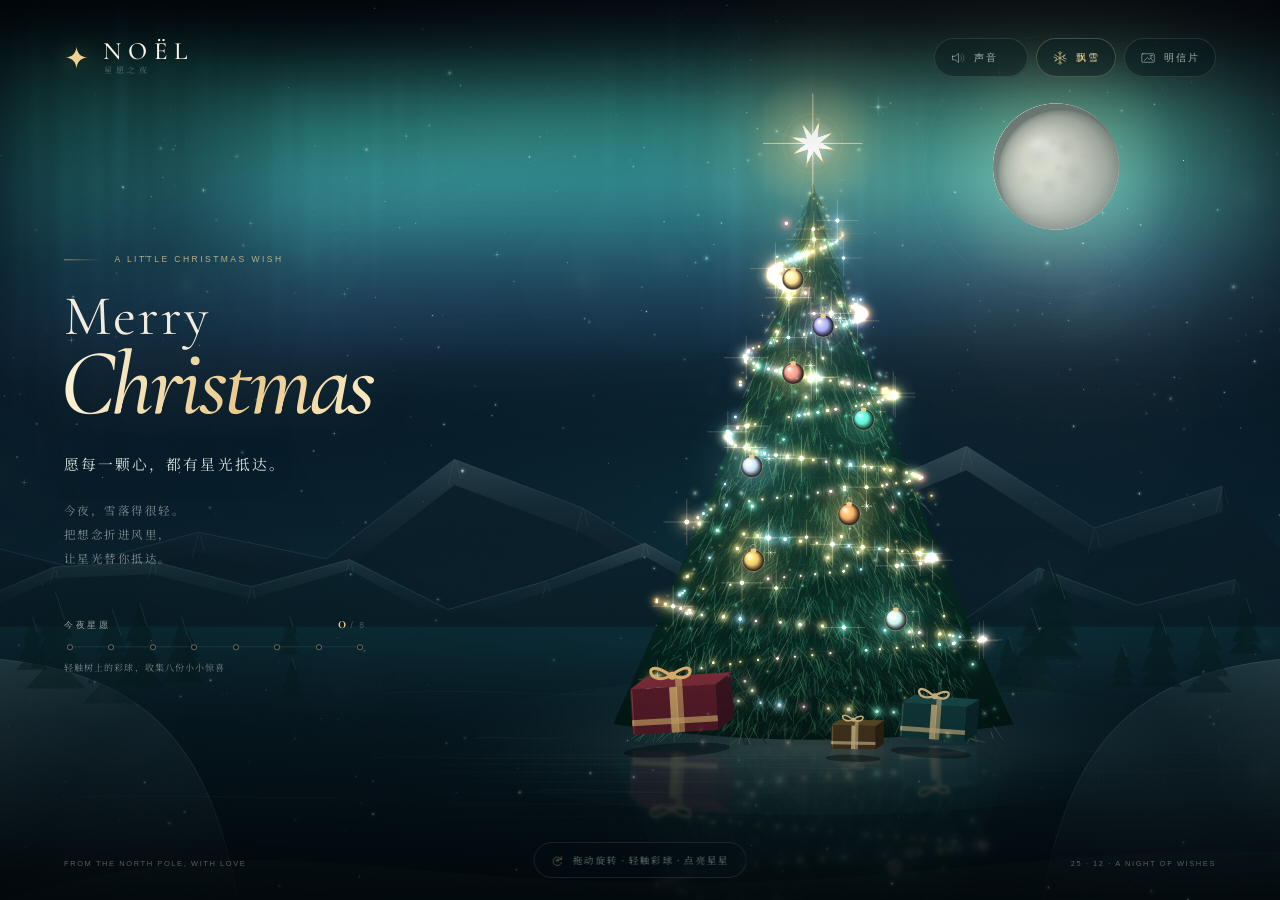
==== noel-standalone.html @ 992dd789 "feat: add 星愿圣诞夜 interactive Christmas tree" ====
<!DOCTYPE html>
<html lang="zh-CN">
<head>
  <meta charset="UTF-8">
  <meta name="viewport" content="width=device-width, initial-scale=1, viewport-fit=cover">
  <meta name="theme-color" content="#030b12">
  <meta name="color-scheme" content="dark">
  <meta name="description" content="星愿圣诞夜 —— 一棵会发光的圣诞树，一场藏在雪夜里的浪漫惊喜。轻触彩球收集星愿，点亮树顶星星许下心愿。">
  <meta property="og:title" content="星愿圣诞夜 · A Night of Wishes">
  <meta property="og:description" content="愿每一颗心，都有星光抵达。">
  <meta property="og:type" content="website">
  <title>星愿圣诞夜 · A Night of Wishes</title>
  <link rel="icon" href="data:image/svg+xml,%3Csvg xmlns='http://www.w3.org/2000/svg' viewBox='0 0 64 64'%3E%3Crect width='64' height='64' rx='14' fill='%23050f17'/%3E%3Cpath d='M32 9l4.8 17.9L54 32l-17.2 5.1L32 55l-4.8-17.9L10 32l17.2-5.1z' fill='%23f1d596'/%3E%3C/svg%3E">
  <!-- Standalone edition: type, paint and sound are all embedded below. -->
  <style>
/* =========================================================
   星愿圣诞夜 · A Night of Wishes
   A hand-painted canvas winter night. No frameworks, no build.
   ========================================================= */

/* ---------- Local display type: Cormorant Garamond ---------- */
@font-face {
  font-family: 'Cormorant Garamond';
  font-style: italic;
  font-weight: 400;
  font-display: swap;
  src: url('[data-uri]') format('woff2');
}
@font-face {
  font-family: 'Cormorant Garamond';
  font-style: italic;
  font-weight: 500;
  font-display: swap;
  src: url('[data-uri]') format('woff2');
}
@font-face {
  font-family: 'Cormorant Garamond';
  font-style: normal;
  font-weight: 400;
  font-display: swap;
  src: url('[data-uri]') format('woff2');
}
@font-face {
  font-family: 'Cormorant Garamond';
  font-style: normal;
  font-weight: 500;
  font-display: swap;
  src: url('[data-uri]') format('woff2');
}
@font-face {
  font-family: 'Cormorant Garamond';
  font-style: normal;
  font-weight: 600;
  font-display: swap;
  src: url('[data-uri]') format('woff2');
}

/* The Chinese subset is generated from the page copy and embedded in the
   standalone build. In the source project the system serif is a graceful
   fallback. */
@font-face {
  font-family: 'Noto Serif SC';
  font-style: normal;
  font-weight: 400;
  font-display: swap;
  src: url('[data-uri]') format('woff2');
}
@font-face {
  font-family: 'Noto Serif SC';
  font-style: normal;
  font-weight: 600;
  font-display: swap;
  src: url('[data-uri]') format('woff2');
}

/* ---------- Design tokens ---------- */
:root {
  --night: #02080e;
  --night-soft: #06141d;
  --ink: #eaf3ee;
  --ink-bright: #fbf6e9;
  --muted: rgba(214, 232, 227, 0.58);
  --muted-dim: rgba(214, 232, 227, 0.34);
  --gold: #edd293;
  --gold-bright: #fff1c4;
  --gold-deep: #c49a54;
  --teal: #8fe7d6;
  --rose: #efaeb4;
  --ice: #b9e4ed;
  --line: rgba(230, 218, 190, 0.15);
  --line-soft: rgba(230, 218, 190, 0.075);
  --font-en: 'Cormorant Garamond', 'Iowan Old Style', 'Baskerville', 'Palatino Linotype', 'Times New Roman', serif;
  --font-cn: 'Noto Serif SC', 'Source Han Serif SC', 'Source Han Serif CN', 'Songti SC', 'STSong', 'SimSun', serif;
  --font-sans: 'Avenir Next', 'Avenir', 'Segoe UI', 'Helvetica Neue', 'Noto Sans SC', 'Microsoft YaHei', sans-serif;
  --gutter: clamp(22px, 5vw, 76px);
  --safe-top: env(safe-area-inset-top, 0px);
  --safe-bottom: env(safe-area-inset-bottom, 0px);
  --ease-out-expo: cubic-bezier(0.16, 1, 0.3, 1);
  --ease-soft: cubic-bezier(0.4, 0, 0.2, 1);
}

*,
*::before,
*::after { box-sizing: border-box; }

html {
  height: 100%;
  background: var(--night);
}

body {
  margin: 0;
  min-height: 100%;
  height: 100dvh;
  overflow: hidden;
  background: var(--night);
  color: var(--ink);
  font-family: var(--font-cn);
  -webkit-font-smoothing: antialiased;
  -moz-osx-font-smoothing: grayscale;
  text-rendering: optimizeLegibility;
}

button,
textarea,
a { font: inherit; }

button { color: inherit; }

button,
a { -webkit-tap-highlight-color: transparent; }

svg { display: block; }

::selection {
  color: #07120f;
  background: var(--gold);
}

.svg-defs {
  position: absolute;
  width: 0;
  height: 0;
  overflow: hidden;
}

.sr-only {
  position: absolute !important;
  width: 1px;
  height: 1px;
  padding: 0;
  margin: -1px;
  overflow: hidden;
  clip: rect(0 0 0 0);
  white-space: nowrap;
  border: 0;
}

/* ---------- Scene layer ---------- */
#scene {
  position: fixed;
  inset: 0;
  z-index: 0;
  display: block;
  width: 100%;
  height: 100%;
  opacity: 0;
  touch-action: none;
  cursor: grab;
  transition: opacity 1.6s var(--ease-soft);
  outline: none;
}

.is-ready #scene { opacity: 1; }
#scene.is-dragging { cursor: grabbing; }
#scene.is-pointable { cursor: pointer; }

.scene-fx {
  position: fixed;
  inset: 0;
  z-index: 2;
  pointer-events: none;
}

.scene-fx--vignette {
  background:
    radial-gradient(ellipse 110% 90% at 58% 44%, transparent 32%, rgba(0, 5, 9, 0.24) 74%, rgba(0, 3, 7, 0.58) 100%),
    linear-gradient(to bottom, rgba(1, 6, 10, 0.22) 0%, transparent 20%, transparent 72%, rgba(1, 7, 10, 0.5) 100%);
}

.scene-fx--grain {
  opacity: 0.055;
  mix-blend-mode: soft-light;
  background-image: url("data:image/svg+xml,%3Csvg xmlns='http://www.w3.org/2000/svg' width='220' height='220'%3E%3Cfilter id='n'%3E%3CfeTurbulence type='fractalNoise' baseFrequency='0.82' numOctaves='3' stitchTiles='stitch'/%3E%3C/filter%3E%3Crect width='100%25' height='100%25' filter='url(%23n)' opacity='0.72'/%3E%3C/svg%3E");
  background-size: 220px 220px;
  animation: grainDrift 1.2s steps(2) infinite;
}

@keyframes grainDrift {
  0% { transform: translate3d(0, 0, 0); }
  25% { transform: translate3d(-1.5%, 1%, 0); }
  50% { transform: translate3d(1%, -1.5%, 0); }
  75% { transform: translate3d(-0.5%, -0.5%, 0); }
  100% { transform: translate3d(1.5%, 0.5%, 0); }
}

/* ---------- Loading curtain ---------- */
.curtain {
  position: fixed;
  inset: 0;
  z-index: 1000;
  display: grid;
  place-items: center;
  background:
    radial-gradient(circle at 50% 42%, #0a2029 0%, #041017 42%, #02080e 75%);
  transition: opacity 0.95s var(--ease-soft), visibility 0.95s;
  animation: curtainAutoHide 1s var(--ease-soft) 3.2s forwards;
}

.curtain.is-hidden {
  opacity: 0;
  visibility: hidden;
  pointer-events: none;
  animation: none;
}

@keyframes curtainAutoHide {
  to { opacity: 0; visibility: hidden; pointer-events: none; }
}

.curtain__content {
  display: flex;
  flex-direction: column;
  align-items: center;
  gap: 17px;
  transform: translateY(-3vh);
}

.curtain__star {
  width: 30px;
  height: 30px;
  color: var(--gold);
  filter: drop-shadow(0 0 16px rgba(237, 210, 147, 0.5));
  animation: curtainStar 2.8s var(--ease-soft) infinite;
}

.curtain__content p {
  margin: 0;
  font-family: var(--font-cn);
  font-size: 11px;
  letter-spacing: 0.42em;
  color: rgba(234, 243, 238, 0.58);
}

.curtain__track {
  display: block;
  width: 128px;
  height: 1px;
  background: rgba(237, 210, 147, 0.12);
  overflow: hidden;
}

.curtain__track i {
  display: block;
  width: 44%;
  height: 100%;
  background: linear-gradient(90deg, transparent, var(--gold), transparent);
  animation: curtainTrack 1.8s var(--ease-soft) infinite;
}

@keyframes curtainStar {
  0%, 100% { transform: rotate(0deg) scale(0.85); opacity: 0.65; }
  50% { transform: rotate(90deg) scale(1.05); opacity: 1; }
}

@keyframes curtainTrack {
  0% { transform: translateX(-120%); }
  100% { transform: translateX(330%); }
}

/* ---------- Top bar ---------- */
.topbar {
  position: fixed;
  top: calc(var(--safe-top) + clamp(18px, 3.3vw, 38px));
  left: var(--gutter);
  right: var(--gutter);
  z-index: 30;
  display: flex;
  align-items: center;
  justify-content: space-between;
  gap: 24px;
  opacity: 0;
}

.is-ready .topbar {
  animation: fadeDown 1.1s var(--ease-out-expo) 0.15s both;
}

.brand {
  display: flex;
  align-items: center;
  gap: 13px;
  min-width: 0;
  user-select: none;
}

.brand__mark {
  display: grid;
  place-items: center;
  width: 25px;
  height: 25px;
  color: var(--gold);
  filter: drop-shadow(0 0 10px rgba(237, 210, 147, 0.28));
}

.brand__mark svg {
  width: 100%;
  height: 100%;
  animation: brandStar 9s linear infinite;
}

.brand__words {
  display: flex;
  flex-direction: column;
  gap: 5px;
}

.brand__name {
  font-family: var(--font-en);
  font-size: 25px;
  font-weight: 500;
  line-height: 0.8;
  letter-spacing: 0.27em;
  color: var(--ink-bright);
  transform: translateX(1px);
}

.brand__sub {
  font-family: var(--font-cn);
  font-size: 8px;
  line-height: 1;
  letter-spacing: 0.46em;
  color: rgba(233, 240, 235, 0.36);
  transform: translateX(2px);
}

@keyframes brandStar {
  0% { transform: rotate(0deg); }
  100% { transform: rotate(360deg); }
}

.controls {
  display: flex;
  align-items: center;
  gap: 8px;
}

.control {
  position: relative;
  display: inline-flex;
  align-items: center;
  justify-content: center;
  gap: 8px;
  height: 39px;
  padding: 0 15px;
  border: 1px solid rgba(229, 217, 190, 0.13);
  border-radius: 999px;
  background: rgba(4, 16, 22, 0.34);
  -webkit-backdrop-filter: blur(18px) saturate(1.1);
  backdrop-filter: blur(18px) saturate(1.1);
  color: rgba(232, 243, 238, 0.68);
  cursor: pointer;
  transition:
    color 0.3s var(--ease-soft),
    background 0.3s var(--ease-soft),
    border-color 0.3s var(--ease-soft),
    transform 0.3s var(--ease-out-expo);
}

.control:hover {
  color: var(--gold-bright);
  border-color: rgba(238, 214, 159, 0.35);
  background: rgba(22, 35, 35, 0.52);
  transform: translateY(-1px);
}

.control:focus-visible,
.topper-hit:focus-visible,
.ornament-hit:focus-visible,
.modal__close:focus-visible,
.btn:focus-visible,
.text-btn:focus-visible {
  outline: 1px solid rgba(255, 238, 191, 0.9);
  outline-offset: 4px;
}

.control.is-on {
  color: var(--gold);
  border-color: rgba(238, 214, 159, 0.24);
}

.control__icon {
  display: grid;
  place-items: center;
  width: 16px;
  height: 16px;
}

.control__icon svg {
  width: 100%;
  height: 100%;
  fill: none;
  stroke: currentColor;
  stroke-width: 1.3;
  stroke-linecap: round;
  stroke-linejoin: round;
}

.control__label {
  font-family: var(--font-sans);
  font-size: 10px;
  font-weight: 400;
  letter-spacing: 0.19em;
  white-space: nowrap;
}

.control__signal {
  display: flex;
  align-items: flex-end;
  gap: 2px;
  width: 8px;
  height: 10px;
  margin-left: -1px;
  opacity: 0;
  transition: opacity 0.3s;
}

.control__signal i {
  display: block;
  width: 1px;
  height: 100%;
  background: currentColor;
  transform-origin: bottom;
}

.control__signal i:nth-child(2) { height: 65%; }
.control__signal i:nth-child(3) { height: 85%; }

.control--sound.is-on .control__signal {
  opacity: 0.7;
}

.control--sound.is-on .control__signal i {
  animation: soundBar 1.2s var(--ease-soft) infinite alternate;
}

.control--sound.is-on .control__signal i:nth-child(2) { animation-delay: -0.4s; }
.control--sound.is-on .control__signal i:nth-child(3) { animation-delay: -0.8s; }

@keyframes soundBar {
  from { transform: scaleY(0.35); }
  to { transform: scaleY(1); }
}

.control--sound:not(.is-on) .control__icon {
  animation: softPulse 4.5s var(--ease-soft) infinite;
}

@keyframes softPulse {
  0%, 100% { opacity: 0.72; }
  50% { opacity: 1; }
}

/* The symbol's faint inner strokes */
.icon-fade { opacity: 0.48; }

/* ---------- Editorial copy ---------- */
.hero {
  position: relative;
  z-index: 5;
  height: 100%;
  pointer-events: none;
}

.prose {
  position: fixed;
  left: var(--gutter);
  top: 50%;
  width: min(34vw, 492px);
  transform: translateY(-46.5%);
  z-index: 12;
  pointer-events: none;
  opacity: 0;
}

.is-ready .prose {
  opacity: 1;
}

.is-ready .kicker { animation: fadeUp 1s var(--ease-out-expo) 0.35s both; }
.is-ready .title__merry { animation: fadeUp 1.15s var(--ease-out-expo) 0.43s both; }
.is-ready .title__christmas { animation: fadeUp 1.3s var(--ease-out-expo) 0.52s both; }
.is-ready .wishline { animation: fadeUp 1s var(--ease-out-expo) 0.78s both; }
.is-ready .poem { animation: fadeUp 1s var(--ease-out-expo) 0.9s both; }
.is-ready .collection { animation: fadeUp 1.1s var(--ease-out-expo) 1.08s both; }

.kicker {
  display: flex;
  align-items: center;
  gap: 12px;
  margin: 0 0 clamp(23px, 3.4vh, 35px);
  font-family: var(--font-sans);
  font-size: 8.5px;
  font-weight: 400;
  letter-spacing: 0.29em;
  line-height: 1;
  text-transform: uppercase;
  color: rgba(238, 211, 153, 0.74);
}

.kicker__line {
  display: block;
  width: clamp(22px, 3vw, 43px);
  height: 1px;
  background: linear-gradient(90deg, rgba(237, 210, 147, 0.56), transparent);
}

.title {
  margin: 0;
  font-family: var(--font-en);
  font-weight: 400;
  color: var(--ink-bright);
  text-wrap: nowrap;
}

.title__merry {
  display: block;
  font-size: clamp(41px, 4.4vw, 64px);
  font-weight: 400;
  line-height: 0.8;
  letter-spacing: 0.035em;
  color: rgba(248, 243, 231, 0.97);
  text-shadow: 0 0 36px rgba(235, 216, 180, 0.1);
}

.title__christmas {
  display: block;
  margin-top: 0.09em;
  margin-left: -0.045em;
  font-size: clamp(68px, 7.35vw, 106px);
  font-style: italic;
  font-weight: 500;
  line-height: 0.76;
  letter-spacing: -0.035em;
  color: var(--gold-bright);
}

@supports ((-webkit-background-clip: text) or (background-clip: text)) {
  .title__christmas {
    background-image: linear-gradient(
      108deg,
      #fbf4dc 0%,
      #e9ca8b 20%,
      #fff8d9 39%,
      #cda05b 58%,
      #f3dca7 78%,
      #e6c07a 100%
    );
    background-size: 220% 100%;
    -webkit-background-clip: text;
    background-clip: text;
    -webkit-text-fill-color: transparent;
    color: transparent;
    filter: drop-shadow(0 0 28px rgba(236, 203, 131, 0.11));
    animation: fadeUp 1.3s var(--ease-out-expo) 0.52s both, goldShift 11s 2.1s ease-in-out infinite;
  }
}

@keyframes goldShift {
  0%, 100% { background-position: 0% 50%; }
  50% { background-position: 100% 50%; }
}

.wishline {
  margin: clamp(22px, 3.6vh, 33px) 0 0;
  font-family: var(--font-cn);
  font-size: clamp(14px, 1.15vw, 17px);
  font-weight: 400;
  line-height: 1.8;
  letter-spacing: 0.14em;
  color: rgba(235, 245, 240, 0.9);
  text-shadow: 0 2px 28px rgba(0, 0, 0, 0.5);
}

.poem {
  margin: clamp(13px, 2.4vh, 20px) 0 0;
  font-family: var(--font-cn);
  font-size: 11.5px;
  font-weight: 400;
  line-height: 2.1;
  letter-spacing: 0.13em;
  color: rgba(221, 238, 231, 0.54);
}

.collection {
  width: min(100%, 302px);
  margin-top: clamp(24px, 4.6vh, 43px);
}

.collection__head {
  display: flex;
  align-items: baseline;
  justify-content: space-between;
  font-family: var(--font-sans);
  font-size: 8.5px;
  letter-spacing: 0.24em;
  color: rgba(230, 242, 237, 0.64);
}

.collection__head span:first-child {
  letter-spacing: 0.3em;
}

.collection__head b {
  font-family: var(--font-en);
  font-size: 17px;
  font-weight: 500;
  letter-spacing: 0.02em;
  color: var(--gold);
}

.collection__head i {
  font-style: normal;
  color: rgba(222, 236, 231, 0.28);
}

.collection__dots {
  position: relative;
  display: flex;
  align-items: center;
  justify-content: space-between;
  margin-top: 11px;
  padding: 0 3px;
}

.collection__dots::before {
  content: '';
  position: absolute;
  top: calc(50% - 0.5px);
  left: 4px;
  right: 4px;
  height: 1px;
  background: rgba(226, 215, 190, 0.1);
}

.collection__dot {
  position: relative;
  z-index: 1;
  width: 6px;
  height: 6px;
  border: 1px solid rgba(227, 215, 189, 0.4);
  border-radius: 50%;
  background: #06121a;
  transition:
    border-color 0.5s var(--ease-soft),
    background 0.5s var(--ease-soft),
    box-shadow 0.5s var(--ease-soft),
    transform 0.5s var(--ease-out-expo);
}

.collection__dot.is-lit {
  background: var(--gold);
  border-color: var(--gold-bright);
  box-shadow: 0 0 9px rgba(242, 216, 160, 0.65), 0 0 22px rgba(242, 216, 160, 0.18);
  transform: scale(1.25);
}

.collection__hint {
  margin: 11px 0 0;
  font-family: var(--font-cn);
  font-size: 9px;
  letter-spacing: 0.12em;
  color: rgba(224, 238, 231, 0.51);
}

/* ---------- Tree interaction points ---------- */
.tree-ui {
  position: absolute;
  inset: 0;
  z-index: 15;
  pointer-events: none;
  opacity: 0;
  transition: opacity 0.9s var(--ease-soft);
}

.is-ready .tree-ui { opacity: 1; }

.ornament-layer {
  position: absolute;
  inset: 0;
  pointer-events: none;
}

.ornament-hit {
  position: absolute;
  top: 0;
  left: 0;
  width: 48px;
  height: 48px;
  margin: -24px 0 0 -24px;
  padding: 0;
  border: 1px solid rgba(241, 220, 172, 0.12);
  border-radius: 50%;
  background: radial-gradient(circle at center, rgba(247, 227, 178, 0.045), transparent 68%);
  color: var(--gold);
  pointer-events: auto;
  cursor: pointer;
  -webkit-tap-highlight-color: transparent;
  transition:
    border-color 0.35s var(--ease-soft),
    background 0.35s var(--ease-soft),
    transform 0.3s var(--ease-out-expo);
}

.ornament-hit::after {
  content: '';
  position: absolute;
  inset: 35%;
  border-radius: 50%;
  background: rgba(255, 242, 203, 0.7);
  opacity: 0;
  filter: blur(3px);
  transition: opacity 0.3s;
}

.ornament-hit:hover,
.ornament-hit:focus-visible {
  border-color: rgba(255, 232, 177, 0.56);
  background: radial-gradient(circle at center, rgba(248, 225, 167, 0.13), transparent 70%);
  box-shadow: 0 0 22px rgba(244, 220, 161, 0.08);
}

.ornament-hit:hover::after,
.ornament-hit:focus-visible::after { opacity: 0.9; }

.ornament-hit.is-collected {
  border-color: rgba(239, 215, 167, 0.26);
}

.ornament-hit__label {
  position: absolute;
  top: calc(100% + 7px);
  left: 50%;
  transform: translate(-50%, -4px);
  display: block;
  padding: 5px 9px;
  border: 1px solid rgba(236, 217, 173, 0.16);
  border-radius: 999px;
  background: rgba(4, 14, 20, 0.64);
  -webkit-backdrop-filter: blur(12px);
  backdrop-filter: blur(12px);
  color: rgba(250, 238, 208, 0.82);
  font-family: var(--font-cn);
  font-size: 9px;
  line-height: 1;
  letter-spacing: 0.16em;
  white-space: nowrap;
  opacity: 0;
  pointer-events: none;
  transition: opacity 0.3s var(--ease-soft), transform 0.3s var(--ease-out-expo);
}

.ornament-hit:hover .ornament-hit__label,
.ornament-hit:focus-visible .ornament-hit__label {
  opacity: 1;
  transform: translate(-50%, 0);
}

.topper-hit {
  position: absolute;
  top: 0;
  left: 0;
  z-index: 3;
  display: grid;
  place-items: center;
  width: 94px;
  height: 94px;
  margin: -47px 0 0 -47px;
  padding: 0;
  border: 0;
  border-radius: 50%;
  background: transparent;
  cursor: pointer;
  pointer-events: auto;
  -webkit-tap-highlight-color: transparent;
}

.topper-hit__ring {
  position: absolute;
  width: 60px;
  height: 60px;
  border: 1px solid rgba(255, 232, 178, 0.2);
  border-radius: 50%;
  opacity: 0.5;
  animation: topperPulse 4.4s var(--ease-soft) infinite;
  pointer-events: none;
}

.topper-hit__ring::after {
  content: '';
  position: absolute;
  inset: 8px;
  border: 1px solid rgba(255, 237, 194, 0.11);
  border-radius: 50%;
}

.topper-hit__label {
  position: absolute;
  top: calc(100% - 15px);
  left: 50%;
  transform: translate(-50%, -4px);
  padding: 5px 10px;
  border: 1px solid rgba(238, 218, 172, 0.16);
  border-radius: 999px;
  background: rgba(4, 14, 20, 0.56);
  -webkit-backdrop-filter: blur(10px);
  backdrop-filter: blur(10px);
  color: rgba(251, 238, 203, 0.82);
  font-family: var(--font-cn);
  font-size: 9px;
  line-height: 1;
  letter-spacing: 0.14em;
  white-space: nowrap;
  opacity: 0;
  pointer-events: none;
  transition: opacity 0.35s, transform 0.35s var(--ease-out-expo);
}

.topper-hit:hover .topper-hit__label,
.topper-hit:focus-visible .topper-hit__label {
  opacity: 1;
  transform: translate(-50%, 0);
}

@keyframes topperPulse {
  0% { transform: scale(0.7); opacity: 0; }
  20% { opacity: 0.5; }
  70% { transform: scale(1.22); opacity: 0.08; }
  100% { transform: scale(1.34); opacity: 0; }
}

.topper-prompt {
  position: absolute;
  top: 0;
  left: 0;
  z-index: 2;
  display: flex;
  align-items: center;
  gap: 6px;
  padding: 8px 13px;
  border: 1px solid rgba(236, 216, 169, 0.19);
  border-radius: 999px;
  background: rgba(4, 15, 21, 0.56);
  -webkit-backdrop-filter: blur(14px);
  backdrop-filter: blur(14px);
  color: rgba(251, 240, 213, 0.73);
  font-family: var(--font-cn);
  font-size: 9px;
  letter-spacing: 0.13em;
  white-space: nowrap;
  pointer-events: none;
  opacity: 0;
  transform: translate(-50%, 0);
  box-shadow: 0 8px 28px rgba(0, 0, 0, 0.14);
  transition: opacity 1s var(--ease-soft), transform 1s var(--ease-out-expo);
}

.topper-prompt.is-visible {
  opacity: 1;
  animation: promptFloat 4.8s var(--ease-soft) infinite;
}

.topper-prompt.is-side {
  transform: translate(calc(-100% - 8px), -50%);
}

.topper-prompt.is-side.is-visible {
  animation: promptFloatSide 4.8s var(--ease-soft) infinite;
}

.topper-prompt.is-side.is-hidden {
  opacity: 0 !important;
  transform: translate(calc(-100% - 2px), -54%);
}

.topper-prompt.is-hidden {
  opacity: 0 !important;
  transform: translate(-50%, -5px);
}

.topper-prompt__star {
  color: var(--gold);
  font-size: 11px;
  line-height: 1;
  animation: promptTwinkle 2.4s var(--ease-soft) infinite;
}

@keyframes promptFloat {
  0%, 100% { transform: translate(-50%, 0); }
  50% { transform: translate(-50%, -4px); }
}

@keyframes promptFloatSide {
  0%, 100% { transform: translate(calc(-100% - 8px), -50%); }
  50% { transform: translate(calc(-100% - 4px), calc(-50% - 4px)); }
}

@keyframes promptTwinkle {
  0%, 100% { opacity: 0.45; transform: scale(0.85); }
  50% { opacity: 1; transform: scale(1.15); }
}

/* ---------- Bottom chrome ---------- */
.interaction-hint {
  position: fixed;
  left: 50%;
  bottom: calc(var(--safe-bottom) + 22px);
  z-index: 20;
  display: flex;
  align-items: center;
  gap: 9px;
  height: 36px;
  margin: 0;
  padding: 0 16px;
  border: 1px solid rgba(230, 218, 190, 0.11);
  border-radius: 999px;
  background: rgba(4, 16, 22, 0.27);
  -webkit-backdrop-filter: blur(13px);
  backdrop-filter: blur(13px);
  color: rgba(222, 237, 231, 0.5);
  font-family: var(--font-cn);
  font-size: 9.5px;
  letter-spacing: 0.14em;
  white-space: nowrap;
  pointer-events: none;
  transform: translateX(-50%);
  opacity: 0;
}

.is-ready .interaction-hint {
  animation: hintIn 1s var(--ease-out-expo) 1.55s both;
}

.interaction-hint__icon {
  width: 13px;
  height: 13px;
  color: rgba(237, 213, 160, 0.52);
}

.interaction-hint__icon svg {
  width: 100%;
  height: 100%;
  fill: none;
  stroke: currentColor;
  stroke-width: 1.4;
  stroke-linecap: round;
  stroke-linejoin: round;
}

@keyframes hintIn {
  from { opacity: 0; transform: translate(-50%, 10px); }
  to { opacity: 1; transform: translate(-50%, 0); }
}

.site-footer {
  position: fixed;
  left: var(--gutter);
  right: var(--gutter);
  bottom: calc(var(--safe-bottom) + 31px);
  z-index: 16;
  display: flex;
  align-items: center;
  justify-content: space-between;
  gap: 30px;
  margin: 0;
  pointer-events: none;
  opacity: 0;
}

.is-ready .site-footer {
  animation: fadeUp 1s var(--ease-out-expo) 1.7s both;
}

.site-footer p {
  margin: 0;
  font-family: var(--font-sans);
  font-size: 7.5px;
  font-weight: 400;
  letter-spacing: 0.21em;
  line-height: 1.4;
  color: rgba(218, 233, 226, 0.37);
  white-space: nowrap;
}

.site-footer__center {
  display: none;
}

/* ---------- Generic keyframes ---------- */
@keyframes fadeUp {
  from { opacity: 0; transform: translateY(16px); }
  to { opacity: 1; transform: translateY(0); }
}

@keyframes fadeDown {
  from { opacity: 0; transform: translateY(-12px); }
  to { opacity: 1; transform: translateY(0); }
}

/* ---------- Dialogs ---------- */
.modal {
  position: fixed;
  inset: 0;
  z-index: 100;
  width: min(92vw, 516px);
  max-width: 516px;
  height: fit-content;
  max-height: min(90dvh, 880px);
  margin: auto;
  padding: 0;
  border: 0;
  border-radius: 22px;
  background: transparent;
  color: var(--ink);
  overflow-y: auto;
  overscroll-behavior: contain;
  scrollbar-width: none;
  opacity: 0;
  transform: translateY(20px) scale(0.975);
  transition: opacity 0.38s var(--ease-soft), transform 0.55s var(--ease-out-expo);
}

.modal::-webkit-scrollbar { display: none; }

.modal[open].is-open {
  opacity: 1;
  transform: translateY(0) scale(1);
}

.modal::backdrop {
  background: rgba(1, 7, 11, 0.47);
  -webkit-backdrop-filter: blur(9px) saturate(0.9);
  backdrop-filter: blur(9px) saturate(0.9);
  opacity: 0;
  transition: opacity 0.42s var(--ease-soft);
}

.modal[open].is-open::backdrop { opacity: 1; }

.modal__panel {
  position: relative;
  width: 100%;
  padding: clamp(38px, 5.2vw, 52px) clamp(24px, 4.3vw, 49px) clamp(27px, 3.5vw, 36px);
  border: 1px solid rgba(235, 217, 181, 0.2);
  border-radius: 22px;
  background:
    radial-gradient(ellipse 100% 65% at 50% -10%, rgba(67, 102, 92, 0.18), transparent 58%),
    linear-gradient(157deg, rgba(13, 29, 35, 0.975), rgba(4, 13, 19, 0.988));
  box-shadow:
    0 40px 110px rgba(0, 0, 0, 0.54),
    0 0 0 1px rgba(255, 255, 255, 0.025) inset,
    0 1px 0 rgba(255, 255, 255, 0.07) inset;
  text-align: center;
  overflow: hidden;
  scrollbar-width: thin;
  scrollbar-color: rgba(232, 207, 155, 0.25) transparent;
}

.modal__panel::after {
  content: '';
  position: absolute;
  inset: 13px;
  z-index: 0;
  border: 1px solid rgba(233, 216, 180, 0.07);
  border-radius: 14px;
  pointer-events: none;
}

.modal__panel > :not(.modal__close) { position: relative; z-index: 1; }

.modal__panel::-webkit-scrollbar { width: 3px; }
.modal__panel::-webkit-scrollbar-thumb { background: rgba(232, 207, 155, 0.25); border-radius: 99px; }

.modal__close {
  position: absolute;
  top: 14px;
  right: 14px;
  z-index: 3;
  display: grid;
  place-items: center;
  width: 32px;
  height: 32px;
  padding: 0;
  border: 1px solid rgba(230, 218, 190, 0.1);
  border-radius: 50%;
  background: rgba(255, 255, 255, 0.018);
  color: rgba(230, 240, 235, 0.44);
  cursor: pointer;
  transition: color 0.3s, border-color 0.3s, background 0.3s;
}

.modal__close:hover {
  color: var(--gold-bright);
  border-color: rgba(238, 218, 173, 0.31);
  background: rgba(255, 255, 255, 0.04);
}

.modal__close svg {
  width: 13px;
  height: 13px;
  fill: none;
  stroke: currentColor;
  stroke-width: 1.3;
  stroke-linecap: round;
}

.overline {
  margin: 0;
  font-family: var(--font-sans);
  font-size: 8px;
  font-weight: 400;
  letter-spacing: 0.29em;
  line-height: 1.7;
  color: rgba(237, 211, 154, 0.7);
  text-transform: uppercase;
}

.modal__title {
  margin: 13px auto 13px;
  max-width: 390px;
  font-family: var(--font-cn);
  font-size: clamp(21px, 2vw, 26px);
  font-weight: 600;
  line-height: 1.55;
  letter-spacing: 0.055em;
  color: var(--ink-bright);
}

.modal__quote {
  max-width: 374px;
  margin: 0 auto;
  font-family: var(--font-cn);
  font-size: 13px;
  font-weight: 400;
  line-height: 2.08;
  letter-spacing: 0.07em;
  color: rgba(220, 235, 228, 0.57);
}

.modal__seal {
  display: flex;
  align-items: center;
  justify-content: center;
  gap: 12px;
  margin: 23px auto 21px;
}

.modal__seal span {
  display: block;
  width: 31px;
  height: 1px;
  background: linear-gradient(90deg, transparent, rgba(233, 208, 157, 0.3));
}

.modal__seal span:last-child {
  transform: rotate(180deg);
}

.modal__seal i {
  font-family: var(--font-cn);
  font-size: 8.5px;
  font-style: normal;
  letter-spacing: 0.17em;
  color: rgba(229, 216, 188, 0.33);
  white-space: nowrap;
}

.modal__footnote {
  margin: 17px 0 0;
  font-family: var(--font-cn);
  font-size: 9px;
  line-height: 1.7;
  letter-spacing: 0.12em;
  color: rgba(219, 235, 228, 0.28);
}

/* ---------- Surprise emblem ---------- */
.surprise__emblem {
  --accent: #edd293;
  position: relative;
  display: grid;
  place-items: center;
  width: 94px;
  height: 94px;
  margin: 0 auto 18px;
}

.surprise__emblem-glow {
  position: absolute;
  inset: 6px;
  border-radius: 50%;
  background: radial-gradient(circle, color-mix(in srgb, var(--accent) 22%, transparent), transparent 67%);
  filter: blur(7px);
  animation: emblemBreathe 4s var(--ease-soft) infinite;
}

.surprise__emblem-ring {
  position: absolute;
  inset: 13px;
  border: 1px solid color-mix(in srgb, var(--accent) 35%, transparent);
  border-radius: 50%;
}

.surprise__emblem-ring::before,
.surprise__emblem-ring::after {
  content: '';
  position: absolute;
  width: 3px;
  height: 3px;
  border-radius: 50%;
  background: var(--accent);
  box-shadow: 0 0 7px var(--accent);
}

.surprise__emblem-ring::before { top: 4px; left: 9px; }
.surprise__emblem-ring::after { right: 7px; bottom: 8px; opacity: 0.65; }

.surprise__icon {
  position: relative;
  display: grid;
  place-items: center;
  width: 35px;
  height: 35px;
  color: var(--accent);
  filter: drop-shadow(0 0 11px color-mix(in srgb, var(--accent) 48%, transparent));
}

.surprise__icon svg {
  width: 100%;
  height: 100%;
  fill: none;
  stroke: currentColor;
  stroke-width: 1.15;
  stroke-linecap: round;
  stroke-linejoin: round;
}

@keyframes emblemBreathe {
  0%, 100% { opacity: 0.6; transform: scale(0.94); }
  50% { opacity: 1; transform: scale(1.06); }
}

/* ---------- Buttons ---------- */
.btn {
  display: inline-flex;
  align-items: center;
  justify-content: center;
  gap: 8px;
  min-width: 202px;
  min-height: 46px;
  padding: 0 24px;
  border: 1px solid transparent;
  border-radius: 999px;
  font-family: var(--font-cn);
  font-size: 11px;
  font-weight: 400;
  letter-spacing: 0.16em;
  text-decoration: none;
  cursor: pointer;
  transition:
    transform 0.35s var(--ease-out-expo),
    box-shadow 0.35s var(--ease-soft),
    background 0.35s,
    border-color 0.35s,
    color 0.35s;
}

.btn:hover { transform: translateY(-2px); }
.btn:active { transform: translateY(0); }

.btn--primary {
  border-color: rgba(255, 237, 193, 0.5);
  background: linear-gradient(112deg, #f6e7be 0%, #e5c786 44%, #f8eccb 72%, #d7b070 100%);
  background-size: 180% 100%;
  color: #0a1918;
  box-shadow: 0 10px 34px rgba(212, 179, 111, 0.12), 0 1px 0 rgba(255, 255, 255, 0.4) inset;
}

.btn--primary:hover {
  background-position: 100% 50%;
  box-shadow: 0 14px 42px rgba(212, 179, 111, 0.19), 0 1px 0 rgba(255, 255, 255, 0.45) inset;
}

.btn--quiet {
  border-color: rgba(230, 218, 190, 0.15);
  background: rgba(255, 255, 255, 0.022);
  color: rgba(226, 239, 233, 0.58);
}

.btn--quiet:hover {
  border-color: rgba(230, 218, 190, 0.3);
  color: var(--ink-bright);
}

.btn__icon {
  width: 14px;
  height: 14px;
  fill: none;
  stroke: currentColor;
  stroke-width: 1.4;
  stroke-linecap: round;
  stroke-linejoin: round;
}

.text-btn {
  display: block;
  margin: 17px auto 0;
  padding: 4px 8px;
  border: 0;
  background: none;
  color: rgba(222, 236, 230, 0.37);
  font-family: var(--font-cn);
  font-size: 10px;
  letter-spacing: 0.14em;
  cursor: pointer;
  transition: color 0.3s;
}

.text-btn:hover { color: rgba(248, 238, 212, 0.82); }

/* ---------- Wish dialog ---------- */
.wish-panel { text-align: center; }

.wish-panel__star {
  display: grid;
  place-items: center;
  width: 36px;
  height: 36px;
  margin: 0 auto 14px;
  color: var(--gold);
  filter: drop-shadow(0 0 14px rgba(238, 211, 155, 0.3));
  animation: wishStar 5s var(--ease-soft) infinite;
}

.wish-panel__star svg {
  width: 26px;
  height: 26px;
}

@keyframes wishStar {
  0%, 100% { transform: rotate(-7deg) scale(0.94); opacity: 0.76; }
  50% { transform: rotate(7deg) scale(1.05); opacity: 1; }
}

.wish-input-wrap {
  position: relative;
  margin: 22px 0 0;
  padding: 14px 15px 26px;
  border: 1px solid rgba(230, 218, 190, 0.14);
  border-radius: 13px;
  background: rgba(1, 8, 13, 0.38);
  text-align: left;
  transition: border-color 0.3s, background 0.3s;
}

.wish-input-wrap:focus-within {
  border-color: rgba(237, 210, 147, 0.38);
  background: rgba(1, 8, 13, 0.54);
}

.wish-input-wrap textarea {
  display: block;
  width: 100%;
  min-height: 72px;
  padding: 0;
  border: 0;
  outline: 0;
  background: transparent;
  color: var(--ink);
  font-family: var(--font-cn);
  font-size: 14px;
  font-weight: 400;
  line-height: 1.95;
  letter-spacing: 0.06em;
  resize: none;
}

.wish-input-wrap textarea::placeholder {
  color: rgba(215, 231, 224, 0.25);
}

.wish-input-count {
  position: absolute;
  right: 15px;
  bottom: 9px;
  font-family: var(--font-sans);
  font-size: 9px;
  letter-spacing: 0.08em;
  color: rgba(218, 233, 227, 0.26);
}

.wish-input-count b {
  font-weight: 400;
  color: rgba(239, 216, 163, 0.58);
}

.wish-error {
  margin: 9px 0 0;
  font-family: var(--font-cn);
  font-size: 10px;
  line-height: 1.7;
  letter-spacing: 0.04em;
  color: rgba(243, 184, 166, 0.86);
}

.wish-error[hidden] { display: none; }

.wish-panel.is-shaking {
  animation: panelShake 0.42s var(--ease-soft);
}

@keyframes panelShake {
  0%, 100% { transform: translateX(0); }
  20% { transform: translateX(-6px); }
  40% { transform: translateX(5px); }
  60% { transform: translateX(-3px); }
  80% { transform: translateX(2px); }
}

.wish-privacy {
  margin: 9px 0 19px;
  font-family: var(--font-cn);
  font-size: 9px;
  line-height: 1.7;
  letter-spacing: 0.04em;
  color: rgba(214, 230, 223, 0.25);
}

.wish-panel .btn { width: 100%; }

.wish-past {
  margin-top: 22px;
  padding-top: 18px;
  border-top: 1px solid var(--line-soft);
  text-align: left;
}

.wish-past__title {
  margin: 0 0 9px;
  font-family: var(--font-cn);
  font-size: 9px;
  letter-spacing: 0.12em;
  color: rgba(228, 214, 183, 0.35);
}

.wish-past ul {
  margin: 0;
  padding: 0;
  list-style: none;
  display: grid;
  gap: 6px;
  max-height: 86px;
  overflow-y: auto;
  scrollbar-width: none;
}

.wish-past ul::-webkit-scrollbar { display: none; }

.wish-past li {
  position: relative;
  padding-left: 13px;
  font-family: var(--font-cn);
  font-size: 10px;
  line-height: 1.7;
  letter-spacing: 0.04em;
  color: rgba(218, 233, 226, 0.4);
  overflow: hidden;
  text-overflow: ellipsis;
  white-space: nowrap;
}

.wish-past li::before {
  content: '✦';
  position: absolute;
  left: 0;
  top: 0;
  font-size: 7px;
  color: rgba(238, 211, 153, 0.5);
}

/* ---------- Postcard dialog ---------- */
.modal--postcard {
  width: min(94vw, 760px);
  max-width: 760px;
}

.postcard-panel {
  padding: clamp(34px, 4vw, 44px) clamp(20px, 3.6vw, 36px) 28px;
}

.postcard-stage {
  position: relative;
  display: flex;
  align-items: center;
  justify-content: center;
  width: 100%;
  min-height: 220px;
  margin: 21px 0 20px;
  border: 1px solid rgba(230, 218, 190, 0.12);
  border-radius: 9px;
  background: rgba(2, 10, 15, 0.55);
  overflow: hidden;
}

.postcard-stage img {
  display: block;
  width: 100%;
  height: auto;
}

.postcard-loading {
  display: flex;
  flex-direction: column;
  align-items: center;
  gap: 12px;
  padding: 54px 0;
  color: rgba(224, 238, 231, 0.35);
  font-family: var(--font-cn);
  font-size: 10px;
  letter-spacing: 0.15em;
}

.postcard-loading svg {
  width: 20px;
  height: 20px;
  color: var(--gold);
  animation: curtainStar 3s var(--ease-soft) infinite;
}

.postcard-loading.is-hidden { display: none; }

.postcard-actions {
  display: flex;
  align-items: center;
  justify-content: center;
  flex-wrap: wrap;
  gap: 10px;
}

.postcard-actions .btn { min-width: 174px; }

.postcard-actions a[aria-disabled="true"] {
  opacity: 0.46;
  pointer-events: none;
}

/* ---------- Finale dialog ---------- */
.modal--finale {
  width: min(92vw, 590px);
  max-width: 590px;
}

.modal--finale::backdrop {
  background: rgba(1, 7, 11, 0.36);
  -webkit-backdrop-filter: blur(5px) saturate(1.06);
  backdrop-filter: blur(5px) saturate(1.06);
}

.finale-panel {
  padding-top: clamp(36px, 5vw, 52px);
  padding-bottom: 31px;
  background:
    radial-gradient(ellipse 65% 60% at 50% 10%, rgba(237, 205, 133, 0.1), transparent 68%),
    radial-gradient(ellipse 100% 70% at 50% 0%, rgba(44, 93, 87, 0.22), transparent 62%),
    linear-gradient(160deg, rgba(14, 31, 36, 0.982), rgba(4, 12, 18, 0.99));
}

.finale-orbit {
  position: relative;
  display: grid;
  place-items: center;
  width: 120px;
  height: 120px;
  margin: 0 auto 6px;
}

.finale-orbit > span {
  position: absolute;
  inset: 8px;
  border: 1px solid rgba(236, 211, 158, 0.13);
  border-radius: 50%;
}

.finale-orbit > span:nth-child(1) { animation: orbitSpin 21s linear infinite; }
.finale-orbit > span:nth-child(2) { inset: 21px; border-color: rgba(236, 211, 158, 0.18); animation: orbitSpin 14s linear infinite reverse; }
.finale-orbit > span:nth-child(3) { inset: 33px; border-color: rgba(236, 211, 158, 0.22); }

.finale-orbit > span::after {
  content: '';
  position: absolute;
  top: -2px;
  left: 50%;
  width: 4px;
  height: 4px;
  border-radius: 50%;
  background: var(--gold);
  box-shadow: 0 0 12px rgba(247, 223, 168, 0.9);
}

.finale-orbit > span:nth-child(2)::after { top: auto; bottom: -1.5px; left: 19%; opacity: 0.6; }
.finale-orbit > span:nth-child(3)::after { display: none; }

.finale-orbit svg {
  width: 42px;
  height: 42px;
  color: var(--gold-bright);
  filter: drop-shadow(0 0 21px rgba(242, 217, 158, 0.55));
  animation: finaleStar 4.5s var(--ease-soft) infinite;
}

@keyframes orbitSpin {
  from { transform: rotate(0deg); }
  to { transform: rotate(360deg); }
}

@keyframes finaleStar {
  0%, 100% { transform: rotate(0deg) scale(0.92); opacity: 0.82; }
  50% { transform: rotate(15deg) scale(1.08); opacity: 1; }
}

.finale-title {
  margin: 12px auto 15px;
  font-family: var(--font-cn);
  font-size: clamp(28px, 3.3vw, 38px);
  font-weight: 600;
  line-height: 1.42;
  letter-spacing: 0.05em;
  color: var(--ink-bright);
  text-shadow: 0 0 38px rgba(236, 209, 151, 0.14);
}

.finale-panel .modal__quote { max-width: 365px; }

.finale-signature {
  margin: 24px 0 22px;
  font-family: var(--font-en);
  font-size: 12px;
  font-weight: 500;
  font-style: italic;
  letter-spacing: 0.18em;
  color: rgba(238, 214, 163, 0.52);
}

.finale-panel .btn { width: min(100%, 270px); }

/* ---------- Toasts ---------- */
.toast-region {
  position: fixed;
  left: 50%;
  bottom: calc(var(--safe-bottom) + 74px);
  z-index: 80;
  display: flex;
  flex-direction: column;
  align-items: center;
  gap: 8px;
  width: min(90vw, 560px);
  transform: translateX(-50%);
  pointer-events: none;
}

.toast {
  display: inline-flex;
  align-items: center;
  justify-content: center;
  gap: 8px;
  max-width: 100%;
  padding: 9px 16px;
  border: 1px solid rgba(235, 214, 169, 0.2);
  border-radius: 999px;
  background: rgba(4, 15, 21, 0.83);
  -webkit-backdrop-filter: blur(18px);
  backdrop-filter: blur(18px);
  box-shadow: 0 12px 38px rgba(0, 0, 0, 0.25);
  color: rgba(247, 237, 213, 0.82);
  font-family: var(--font-cn);
  font-size: 10.5px;
  line-height: 1.7;
  letter-spacing: 0.07em;
  text-align: center;
  animation: toastIn 0.55s var(--ease-out-expo) both;
}

.toast::before {
  content: '✦';
  flex: 0 0 auto;
  color: rgba(242, 216, 159, 0.75);
  font-size: 8px;
}

.toast.is-out {
  animation: toastOut 0.4s var(--ease-soft) both;
}

@keyframes toastIn {
  from { opacity: 0; transform: translateY(9px) scale(0.97); }
  to { opacity: 1; transform: translateY(0) scale(1); }
}

@keyframes toastOut {
  from { opacity: 1; transform: translateY(0); }
  to { opacity: 0; transform: translateY(-6px); }
}

/* ---------- Fallback ---------- */
.noscript {
  position: fixed;
  inset: 0;
  z-index: 2000;
  display: grid;
  place-items: center;
  padding: 30px;
  background: #02080e;
  color: var(--ink);
  font-family: var(--font-cn);
  font-size: 14px;
  line-height: 2;
  text-align: center;
}

/* ---------- Tablet ---------- */
@media (max-width: 1120px) {
  .prose { width: min(35vw, 408px); }
  .site-footer p { font-size: 7px; letter-spacing: 0.16em; }
  .control { padding: 0 13px; }
}

/* ---------- Mobile portrait ---------- */
@media (max-width: 760px) {
  :root { --gutter: 20px; }

  body { overflow: hidden; }

  .topbar {
    top: calc(var(--safe-top) + 19px);
    gap: 12px;
  }

  .brand { gap: 9px; }
  .brand__mark { width: 20px; height: 20px; }
  .brand__name { font-size: 20px; letter-spacing: 0.22em; }
  .brand__sub { font-size: 7px; letter-spacing: 0.36em; margin-top: 4px; }

  .controls { gap: 6px; }

  .control {
    width: 38px;
    height: 38px;
    padding: 0;
    border-color: rgba(229, 217, 190, 0.11);
    background: rgba(4, 16, 22, 0.3);
  }

  .control__icon { width: 15px; height: 15px; }
  .control__label { display: none; }
  .control__signal { display: none; }

  .prose {
    left: 50%;
    top: calc(var(--safe-top) + 85px);
    width: min(90vw, 430px);
    transform: translateX(-50%);
    text-align: center;
  }

  .kicker {
    justify-content: center;
    margin-bottom: 19px;
    font-size: 7.5px;
    letter-spacing: 0.23em;
    color: rgba(238, 211, 153, 0.6);
  }

  .kicker__line { width: 19px; }

  .title__merry {
    font-size: clamp(31px, 9vw, 40px);
    letter-spacing: 0.04em;
  }

  .title__christmas {
    margin-top: 0.1em;
    margin-left: -0.02em;
    font-size: clamp(58px, 17.2vw, 76px);
    line-height: 0.77;
    letter-spacing: -0.035em;
  }

  .wishline {
    margin-top: 20px;
    font-size: 13px;
    letter-spacing: 0.11em;
    color: rgba(235, 245, 240, 0.84);
  }

  .poem {
    display: none;
  }

  .collection {
    width: min(100%, 288px);
    margin: 18px auto 0;
  }

  .collection__head {
    font-size: 8px;
    letter-spacing: 0.18em;
  }

  .collection__head b { font-size: 15px; }
  .collection__dots { margin-top: 9px; }
  .collection__dot { width: 5px; height: 5px; }
  .collection__hint { display: none; }

  .interaction-hint {
    bottom: calc(var(--safe-bottom) + 15px);
    height: 33px;
    padding: 0 13px;
    font-size: 8.5px;
    letter-spacing: 0.09em;
    background: rgba(4, 16, 22, 0.36);
  }

  .interaction-hint__icon { width: 12px; height: 12px; }

  .site-footer { display: none; }

  .topper-hit { width: 76px; height: 76px; margin: -38px 0 0 -38px; }
  .topper-hit__ring { width: 50px; height: 50px; }
  .topper-hit__label { top: calc(100% - 12px); }
  .ornament-hit { width: 46px; height: 46px; margin: -23px 0 0 -23px; }
  .topper-prompt { font-size: 8.5px; padding: 7px 11px; }

  .toast-region { bottom: calc(var(--safe-bottom) + 62px); }
  .toast { font-size: 9.5px; padding: 8px 13px; }

  .modal {
    width: calc(100vw - 28px);
    max-width: 500px;
    max-height: min(90dvh, 820px);
  }

  .modal__panel {
    padding: 36px 22px 27px;
    border-radius: 19px;
  }

  .modal__panel::after { inset: 10px; border-radius: 12px; }

  .modal__close { top: 11px; right: 11px; width: 30px; height: 30px; }

  .modal__title {
    font-size: clamp(20px, 5.4vw, 24px);
    line-height: 1.6;
  }

  .modal__quote {
    font-size: 12.5px;
    line-height: 2;
    letter-spacing: 0.045em;
  }

  .surprise__emblem { width: 82px; height: 82px; margin-bottom: 15px; }
  .surprise__emblem-ring { inset: 11px; }
  .surprise__icon { width: 30px; height: 30px; }
  .modal__seal { margin: 20px auto 18px; }

  .btn {
    min-height: 45px;
    font-size: 11px;
  }

  .modal__footnote { margin-top: 15px; }

  .wish-input-wrap textarea { font-size: 16px; }

  .postcard-panel { padding: 32px 14px 22px; }
  .postcard-stage { min-height: 180px; margin: 17px 0 17px; }
  .postcard-actions .btn { min-width: 0; flex: 1 1 160px; }

  .modal--finale { width: calc(100vw - 24px); }
  .finale-panel { padding-top: 37px; }
  .finale-orbit { width: 98px; height: 98px; }
  .finale-title { font-size: clamp(25px, 7vw, 32px); }
  .finale-signature { margin: 20px 0 19px; font-size: 10.5px; }

  .curtain__content p { font-size: 10px; }
}

@media (max-width: 760px) and (max-height: 720px) {
  .prose { top: calc(var(--safe-top) + 76px); }

  .kicker { margin-bottom: 14px; }
  .title__merry { font-size: 28px; }
  .title__christmas { font-size: 52px; }
  .wishline { margin-top: 15px; font-size: 12px; }
  .poem { display: none; }
  .collection { margin-top: 10px; }
  .collection__head { font-size: 7.5px; }
  .collection__dots { margin-top: 6px; }
  .collection__dot { width: 4px; height: 4px; }
}

@media (max-width: 760px) and (max-height: 620px) {
  .kicker { margin-bottom: 9px; }
  .title__merry { font-size: 25px; }
  .title__christmas { font-size: clamp(43px, 14.5vw, 56px); }
  .wishline { margin-top: 11px; font-size: 11.5px; }
  .collection { margin-top: 9px; }
  .collection__head { font-size: 7px; }
}

@media (max-width: 420px) {
  :root { --gutter: 16px; }
  .topbar { top: calc(var(--safe-top) + 16px); }
  .brand__sub { display: none; }
  .brand__mark { width: 18px; height: 18px; }
  .brand__name { font-size: 18px; }
  .controls { gap: 5px; }
  .control { width: 36px; height: 36px; }
  .prose { top: calc(var(--safe-top) + 76px); }
  .title__christmas { font-size: clamp(53px, 16.4vw, 68px); }
}

/* ---------- Short landscape viewports ---------- */
@media (max-height: 590px) and (orientation: landscape) and (min-width: 761px) {
  .topbar { top: calc(var(--safe-top) + 16px); }
  .prose { top: 50%; width: 34vw; transform: translateY(-45%); }
  .kicker { margin-bottom: 15px; }
  .title__merry { font-size: 35px; }
  .title__christmas { font-size: 63px; }
  .wishline { margin-top: 16px; font-size: 13px; }
  .poem { display: none; }
  .collection { margin-top: 18px; }
  .collection__hint { display: none; }
  .interaction-hint { bottom: 12px; height: 31px; font-size: 8px; }
  .site-footer { display: none; }
  .modal { max-height: 94dvh; overflow-y: auto; }
  .modal__panel { padding-top: 30px; padding-bottom: 24px; }
  .surprise__emblem { width: 64px; height: 64px; margin-bottom: 9px; }
  .surprise__emblem-ring { inset: 9px; }
  .surprise__icon { width: 25px; height: 25px; }
  .modal__seal { margin: 14px auto 13px; }
  .modal__title { font-size: 20px; margin: 9px auto; }
  .modal__quote { font-size: 12px; line-height: 1.9; }
  .modal__footnote { margin-top: 9px; }
  .wish-input-wrap { margin-top: 14px; }
  .wish-input-wrap textarea { min-height: 45px; }
  .postcard-stage { min-height: 120px; }
  .finale-orbit { width: 76px; height: 76px; }
  .finale-orbit svg { width: 29px; height: 29px; }
  .finale-title { font-size: 25px; }
  .finale-signature { margin: 12px 0; }
}

/* ---------- Landscape phones / short wide windows ----------
   This deliberately overrides both the mobile and short-desktop rules above. */
@media (orientation: landscape) and (max-height: 560px),
       (orientation: landscape) and (min-width: 761px) and (max-width: 1100px) and (max-height: 680px) {
  :root { --gutter: clamp(16px, 4vw, 38px); }

  .topbar { top: calc(var(--safe-top) + 11px); gap: 14px; }

  .brand { gap: 8px; }
  .brand__mark { width: 19px; height: 19px; }
  .brand__name { font-size: 21px; letter-spacing: 0.23em; }
  .brand__sub { display: none; }

  .controls { gap: 6px; }
  .control { width: 35px; height: 35px; padding: 0; }
  .control__label,
  .control__signal { display: none; }
  .control__icon { width: 15px; height: 15px; }

  .prose {
    left: var(--gutter);
    top: 50%;
    width: min(40vw, 330px);
    transform: translateY(-45%);
    text-align: left;
  }

  .kicker {
    justify-content: flex-start;
    gap: 8px;
    margin-bottom: 11px;
    font-size: 7px;
    letter-spacing: 0.2em;
  }
  .kicker__line { width: 15px; }

  .title__merry {
    font-size: clamp(25px, 3.7vw, 37px);
    letter-spacing: 0.025em;
  }
  .title__christmas {
    margin-top: 0.08em;
    font-size: clamp(43px, 7vw, 63px);
  }

  .wishline {
    margin-top: 12px;
    font-size: 11.5px;
    letter-spacing: 0.08em;
  }

  .poem,
  .collection__hint,
  .interaction-hint,
  .site-footer,
  .topper-prompt { display: none !important; }

  .collection {
    width: min(100%, 255px);
    margin-top: 12px;
  }
  .collection__head { font-size: 7px; letter-spacing: 0.16em; }
  .collection__dots { margin-top: 6px; }
  .collection__dot { width: 4px; height: 4px; }

  .topper-hit { width: 76px; height: 76px; margin: -38px 0 0 -38px; }
  .topper-hit__ring { width: 43px; height: 43px; }
  .topper-hit__label { display: none; }
  .ornament-hit { width: 42px; height: 42px; margin: -21px 0 0 -21px; }
  .ornament-hit__label { display: none; }

  .toast-region { bottom: calc(var(--safe-bottom) + 13px); }
  .toast { font-size: 9px; padding: 7px 12px; }

  .modal { width: min(92vw, 560px); max-height: 94dvh; }
  .modal__panel { padding: 25px 22px 19px; border-radius: 17px; }
  .modal__panel::after { inset: 9px; border-radius: 10px; }
  .modal__close { top: 9px; right: 9px; width: 27px; height: 27px; }
  .modal__title { margin: 8px auto; font-size: 19px; line-height: 1.5; }
  .modal__quote { font-size: 11.5px; line-height: 1.85; }
  .modal__seal { margin: 10px auto 11px; }
  .surprise__emblem { width: 57px; height: 57px; margin-bottom: 8px; }
  .surprise__emblem-ring { inset: 8px; }
  .surprise__icon { width: 23px; height: 23px; }
  .modal__footnote { margin-top: 8px; font-size: 8px; }
  .btn { min-height: 39px; min-width: 154px; font-size: 10px; padding: 0 18px; }
  .text-btn { margin-top: 10px; }
  .wish-input-wrap { margin-top: 11px; padding: 8px 11px 21px; }
  .wish-input-wrap textarea { min-height: 40px; font-size: 14px; }
  .wish-privacy { margin: 6px 0 10px; font-size: 8px; }
  .surprise__emblem { margin-bottom: 5px; }
  .postcard-panel { padding: 22px 16px 16px; }
  .postcard-stage { min-height: 110px; margin: 9px 0 11px; }
  .postcard-actions .btn { min-width: 0; flex: 1 1 140px; }
  .finale-orbit { width: 64px; height: 64px; margin-bottom: 2px; }
  .finale-orbit svg { width: 24px; height: 24px; }
  .finale-title { font-size: 22px; line-height: 1.35; margin: 6px auto 8px; }
  .finale-signature { margin: 9px 0; font-size: 9px; }
  .finale-panel .modal__quote { font-size: 11px; line-height: 1.75; }
}

/* ---------- Motion preferences ---------- */
@media (prefers-reduced-motion: reduce) {
  *,
  *::before,
  *::after {
    animation-duration: 0.01ms !important;
    animation-delay: 0ms !important;
    animation-iteration-count: 1 !important;
    scroll-behavior: auto !important;
    transition-duration: 0.01ms !important;
  }

  .topbar,
  .prose,
  .kicker,
  .title__merry,
  .title__christmas,
  .wishline,
  .poem,
  .collection,
  .interaction-hint,
  .site-footer,
  .tree-ui {
    opacity: 1 !important;
  }

  .interaction-hint { transform: translateX(-50%); }
  .curtain { display: none; }
}

/* Disable fancy hover motion on touch screens */
@media (hover: none) {
  .control:hover,
  .btn:hover { transform: none; }
}

@media (max-height: 900px) and (max-width: 760px) {
  .poem { display: none; }
}

  </style>
</head>
<body>
  <!-- Reusable, hand-drawn line icons -->
  <svg class="svg-defs" aria-hidden="true" focusable="false">
    <symbol id="icon-star4" viewBox="0 0 32 32">
      <path d="M16 1.8c.7 8.7 5.5 13.5 14.2 14.2C21.5 16.7 16.7 21.5 16 30.2 15.3 21.5 10.5 16.7 1.8 16 10.5 15.3 15.3 10.5 16 1.8Z" fill="currentColor"/>
    </symbol>
    <symbol id="icon-star" viewBox="0 0 32 32">
      <path d="m16 3.6 3.6 8.3 9 .9-6.8 6 2 8.9-7.8-4.6-7.8 4.6 2-8.9-6.8-6 9-.9L16 3.6Z"/>
    </symbol>
    <symbol id="icon-sparkle" viewBox="0 0 32 32">
      <path d="M16 3v10M16 19v10M3 16h10M19 16h10M9 9l4 4M19 19l4 4M23 9l-4 4M13 19l-4 4"/>
    </symbol>
    <symbol id="icon-sound" viewBox="0 0 32 32">
      <path d="M5 12.5h5L17 7v18l-7-5.5H5v-7Z"/>
      <path d="M21.5 11.2a7 7 0 0 1 0 9.6M24.8 7.8a11.8 11.8 0 0 1 0 16.4" class="icon-fade"/>
    </symbol>
    <symbol id="icon-snow" viewBox="0 0 32 32">
      <path d="M16 3v26M5.5 9.5l21 13M5.5 22.5l21-13M12.3 4.8l3.7 4 3.7-4M12.3 27.2l3.7-4 3.7 4M3.9 14.3l5.3 1.7-1.7 5.3M28.1 17.7l-5.3-1.7 1.7-5.3"/>
    </symbol>
    <symbol id="icon-postcard" viewBox="0 0 32 32">
      <rect x="3.5" y="7.5" width="25" height="17" rx="2"/>
      <path d="M9 21l5.6-6 4.1 4 2.7-3 3.6 5M20.5 11h4.5M20.5 14h3"/>
    </symbol>
    <symbol id="icon-close" viewBox="0 0 32 32">
      <path d="m8.5 8.5 15 15M23.5 8.5l-15 15"/>
    </symbol>
    <symbol id="icon-rotate" viewBox="0 0 32 32">
      <path d="M26 13.5A10.5 10.5 0 1 0 26.5 21"/>
      <path d="m27 6.5-.8 7.5-7.3-1.5"/>
      <circle cx="16" cy="16" r="2.6"/>
    </symbol>
    <symbol id="icon-arrow" viewBox="0 0 32 32">
      <path d="M6 16h19M18 8.5 26 16l-8 7.5"/>
    </symbol>
    <symbol id="icon-download" viewBox="0 0 32 32">
      <path d="M16 4v16M9.5 13.5 16 20l6.5-6.5M5 24v3h22v-3"/>
    </symbol>
    <symbol id="icon-snowflake" viewBox="0 0 32 32">
      <path d="M16 3v26M5.5 9.5l21 13M5.5 22.5l21-13M12.5 5l3.5 4 3.5-4M12.5 27l3.5-4 3.5 4M4.5 14l5.2 2-2 5.2M27.5 18l-5.2-2 2-5.2"/>
    </symbol>
    <symbol id="icon-bell" viewBox="0 0 32 32">
      <path d="M7 23h18l-2.3-3.2V14a6.7 6.7 0 0 0-13.4 0v5.8L7 23Z"/>
      <path d="M13 26.5a3.2 3.2 0 0 0 6 0M16 4V2"/>
    </symbol>
    <symbol id="icon-candle" viewBox="0 0 32 32">
      <path d="M10.5 13.5h11V27h-11zM16 13.5V9"/>
      <path d="M16 8.8c-3.7-2.6-1.4-6.4 0-7.3 1.4.9 3.7 4.7 0 7.3Z"/>
      <path d="M7 27h18"/>
    </symbol>
    <symbol id="icon-moon" viewBox="0 0 32 32">
      <path d="M22.8 24.5A11 11 0 0 1 10 6.7a11 11 0 1 0 14.5 17.5 11.5 11.5 0 0 1-1.7.3Z"/>
      <path d="M24 6.5v4M22 8.5h4M7 15v3M5.5 16.5h3" class="icon-fade"/>
    </symbol>
    <symbol id="icon-aurora" viewBox="0 0 32 32">
      <path d="M3 23c4.3-12.5 8.5-14.8 13.3-7.7C21.3 22.5 25 19.5 29 7"/>
      <path d="M3 27c5-8.8 8.7-10.2 13.4-4.1 4.1 5.3 8.7 3.3 12.6-4.4" class="icon-fade"/>
    </symbol>
    <symbol id="icon-reindeer" viewBox="0 0 32 32">
      <path d="M12 13.5c-2.3 2-3 5.2-2.1 9.5M17 14c1.7 2.2 2 5 1.4 8.5M10 23h3.5M17 23h3.5"/>
      <path d="M12.5 13.3c.2-3.8 2.2-6.1 6.1-7.9 2.6-1.2 4.8-.9 6.5.7 1.8 1.7 2 4.2.7 7.1l-2.3 5.2-6.8.1-2.2-2.7-2-.8"/>
      <path d="M22.9 7.6c-.3-2.2.8-4.5 2.7-5.4M24.5 8.9c1.8-1.1 3.7-1.2 5.2-.3M23.5 10.5l2.7-.3M19.6 13.2l-.8 4.2"/>
      <circle cx="18.2" cy="9.6" r=".8" fill="currentColor" stroke="none"/>
    </symbol>
    <symbol id="icon-galaxy" viewBox="0 0 32 32">
      <path d="M16 16c3 .3 5.7 2 6.1 5 .4 3.4-2.2 6.2-5.6 6.3-5.1.1-8.7-3.9-8.5-8.6.2-6.4 5.3-11.2 11.8-11.2 4.3 0 8 2 10 5.2"/>
      <circle cx="16" cy="16" r="1.8" fill="currentColor" stroke="none"/>
      <path d="M25.5 5v4M23.5 7h4M6 8v3M4.5 9.5h3" class="icon-fade"/>
    </symbol>
    <symbol id="icon-meteor" viewBox="0 0 32 32">
      <path d="m19 13 8.5-8.5M15 16l7-7M26 13.5A10 10 0 1 1 18 4"/>
      <path d="M6 26l4-4M11 27l3-3M4 19l3-3" class="icon-fade"/>
    </symbol>
  </svg>

  <div class="curtain" id="curtain" aria-hidden="true">
    <div class="curtain__content">
      <svg class="curtain__star"><use href="#icon-star4"></use></svg>
      <p>正在收集星光</p>
      <span class="curtain__track"><i></i></span>
    </div>
  </div>

  <canvas id="scene" aria-hidden="true"></canvas>
  <div class="scene-fx scene-fx--vignette" aria-hidden="true"></div>
  <div class="scene-fx scene-fx--grain" aria-hidden="true"></div>

  <header class="topbar">
    <div class="brand" aria-label="Noël 星愿之夜">
      <span class="brand__mark" aria-hidden="true">
        <svg viewBox="0 0 32 32"><use href="#icon-star4"></use></svg>
      </span>
      <span class="brand__words">
        <span class="brand__name">NOËL</span>
        <span class="brand__sub">星愿之夜</span>
      </span>
    </div>

    <nav class="controls" aria-label="场景控制">
      <button class="control control--sound" id="sound-toggle" type="button" aria-pressed="false" aria-label="开启声音">
        <span class="control__icon" aria-hidden="true"><svg viewBox="0 0 32 32"><use href="#icon-sound"></use></svg></span>
        <span class="control__label">声音</span>
        <span class="control__signal" aria-hidden="true"><i></i><i></i><i></i></span>
      </button>
      <button class="control is-on" id="snow-toggle" type="button" aria-pressed="true" aria-label="关闭飘雪">
        <span class="control__icon" aria-hidden="true"><svg viewBox="0 0 32 32"><use href="#icon-snow"></use></svg></span>
        <span class="control__label">飘雪</span>
      </button>
      <button class="control" id="postcard-open" type="button" aria-label="制作一张明信片">
        <span class="control__icon" aria-hidden="true"><svg viewBox="0 0 32 32"><use href="#icon-postcard"></use></svg></span>
        <span class="control__label">明信片</span>
      </button>
    </nav>
  </header>

  <main class="hero">
    <section class="prose" aria-labelledby="hero-title">
      <p class="kicker"><span class="kicker__line" aria-hidden="true"></span>A Little Christmas Wish</p>
      <h1 class="title" id="hero-title">
        <span class="title__merry">Merry</span>
        <span class="title__christmas">Christmas</span>
      </h1>
      <p class="wishline">愿每一颗心，都有星光抵达。</p>
      <p class="poem">今夜，雪落得很轻。<br>把想念折进风里，<br>让星光替你抵达。</p>

      <div class="collection" aria-label="今夜星愿收集进度">
        <div class="collection__head">
          <span>今夜星愿</span>
          <span><b id="collected-count">0</b><i> / 8</i></span>
        </div>
        <div class="collection__dots" id="progress-dots" aria-hidden="true"></div>
        <p class="collection__hint">轻触树上的彩球，收集八份小小惊喜</p>
      </div>
    </section>

    <div class="tree-ui" id="tree-ui">
      <button class="topper-hit" id="topper" type="button" aria-label="点亮树顶星星，许一个愿望">
        <span class="topper-hit__ring" aria-hidden="true"></span>
        <span class="topper-hit__label">许一个愿</span>
      </button>
      <div class="ornament-layer" id="ornament-layer"></div>
      <div class="topper-prompt" id="topper-prompt" aria-hidden="true">
        <span class="topper-prompt__star">✦</span>
        点星星 · 许一个愿
      </div>
    </div>

    <p class="interaction-hint">
      <span class="interaction-hint__icon" aria-hidden="true"><svg viewBox="0 0 32 32"><use href="#icon-rotate"></use></svg></span>
      <span>拖动旋转 · 轻触彩球 · 点亮星星</span>
    </p>
  </main>

  <footer class="site-footer">
    <p>FROM THE NORTH POLE, WITH LOVE</p>
    <p class="site-footer__center" aria-hidden="true"><span></span><svg viewBox="0 0 32 32"><use href="#icon-star4"></use></svg><span></span></p>
    <p>25 · 12 · A NIGHT OF WISHES</p>
  </footer>

  <dialog class="modal" id="surprise-dialog" aria-labelledby="surprise-title">
    <div class="modal__panel">
      <button class="modal__close" type="button" data-close aria-label="关闭">
        <svg viewBox="0 0 32 32" aria-hidden="true"><use href="#icon-close"></use></svg>
      </button>
      <div class="surprise__emblem" id="surprise-emblem" aria-hidden="true">
        <span class="surprise__emblem-glow"></span>
        <span class="surprise__emblem-ring"></span>
        <span class="surprise__icon" id="surprise-icon"></span>
      </div>
      <p class="overline" id="surprise-kicker">NO. 01 · FIRST SNOW</p>
      <h2 class="modal__title" id="surprise-title">初雪落在你的肩上</h2>
      <p class="modal__quote" id="surprise-quote"></p>
      <div class="modal__seal" id="surprise-seal" aria-hidden="true">
        <span></span><i>来自北极的祝福</i><span></span>
      </div>
      <button class="btn btn--primary" id="surprise-collect" type="button">收下这颗星星</button>
      <p class="modal__footnote" id="surprise-footnote">第 1 / 8 颗星愿</p>
    </div>
  </dialog>

  <dialog class="modal" id="wish-dialog" aria-labelledby="wish-title">
    <form class="modal__panel wish-panel" id="wish-form">
      <button class="modal__close" type="button" data-close aria-label="关闭">
        <svg viewBox="0 0 32 32" aria-hidden="true"><use href="#icon-close"></use></svg>
      </button>
      <div class="wish-panel__star" aria-hidden="true">
        <svg viewBox="0 0 32 32"><use href="#icon-star4"></use></svg>
      </div>
      <p class="overline">MAKE A LITTLE WISH</p>
      <h2 class="modal__title" id="wish-title">把愿望放上天空</h2>
      <p class="modal__quote">树顶的星星听得见。写下一句愿望，它会乘着今晚的风，飘到很远的地方。</p>
      <label class="sr-only" for="wish-input">你的圣诞愿望</label>
      <div class="wish-input-wrap">
        <textarea id="wish-input" maxlength="48" rows="3" placeholder="比如：希望我们在新的一年里，都能如愿以偿。"></textarea>
        <span class="wish-input-count"><b id="wish-count">0</b> / 48</span>
      </div>
      <p class="wish-error" id="wish-error" hidden>写下一点点心愿，再交给星光吧。</p>
      <p class="wish-privacy">愿望只会被保存在你的浏览器里，不会被发送到任何地方。</p>
      <button class="btn btn--primary" type="submit">交给星光</button>
      <div class="wish-past" id="wish-past" hidden>
        <p class="wish-past__title">你曾交给星光的愿望</p>
        <ul id="wish-past-list"></ul>
      </div>
    </form>
  </dialog>

  <dialog class="modal modal--postcard" id="postcard-dialog" aria-labelledby="postcard-title">
    <div class="modal__panel postcard-panel">
      <button class="modal__close" type="button" data-close aria-label="关闭">
        <svg viewBox="0 0 32 32" aria-hidden="true"><use href="#icon-close"></use></svg>
      </button>
      <p class="overline">A LITTLE KEEPSAKE</p>
      <h2 class="modal__title" id="postcard-title">把今夜留在明信片里</h2>
      <div class="postcard-stage" id="postcard-stage">
        <div class="postcard-loading" id="postcard-loading">
          <svg viewBox="0 0 32 32" aria-hidden="true"><use href="#icon-star4"></use></svg>
          <span>正在收集月光…</span>
        </div>
        <img id="postcard-image" alt="星愿圣诞夜明信片预览" hidden>
      </div>
      <div class="postcard-actions">
        <a class="btn btn--primary" id="postcard-download" href="#" download="noel-postcard.jpg">
          <svg class="btn__icon" viewBox="0 0 32 32" aria-hidden="true"><use href="#icon-download"></use></svg>
          保存明信片
        </a>
        <button class="btn btn--quiet" type="button" data-close>再听一会儿雪</button>
      </div>
      <p class="modal__footnote">送给未来的自己，或此刻想起的人。</p>
    </div>
  </dialog>

  <dialog class="modal modal--finale" id="finale-dialog" aria-labelledby="finale-title">
    <div class="modal__panel finale-panel">
      <button class="modal__close" type="button" data-close aria-label="关闭">
        <svg viewBox="0 0 32 32" aria-hidden="true"><use href="#icon-close"></use></svg>
      </button>
      <div class="finale-orbit" aria-hidden="true">
        <span></span><span></span><span></span>
        <svg viewBox="0 0 32 32"><use href="#icon-star4"></use></svg>
      </div>
      <p class="overline">EIGHT LITTLE WISHES</p>
      <h2 class="finale-title" id="finale-title">整棵树，<br>都为你亮了。</h2>
      <p class="modal__quote">你收集了八份来自北极的祝福。现在，把其中一份留给自己，把剩下的，分给你想念的人。</p>
      <p class="finale-signature">MERRY CHRISTMAS, WITH ALL MY LOVE.</p>
      <button class="btn btn--primary" id="finale-wish" type="button">把愿望放上天空</button>
      <button class="text-btn" type="button" data-close>收下今夜</button>
    </div>
  </dialog>

  <div hidden id="font-licenses" aria-hidden="true">
<pre>Copyright 2015 the Cormorant Project Authors (github.com/CatharsisFonts/Cormorant)

This Font Software is licensed under the SIL Open Font License, Version 1.1.
This license is copied below, and is also available with a FAQ at:
https://scripts.sil.org/OFL


-----------------------------------------------------------
SIL OPEN FONT LICENSE Version 1.1 - 26 February 2007
-----------------------------------------------------------

PREAMBLE
The goals of the Open Font License (OFL) are to stimulate worldwide
development of collaborative font projects, to support the font creation
efforts of academic and linguistic communities, and to provide a free and
open framework in which fonts may be shared and improved in partnership
with others.

The OFL allows the licensed fonts to be used, studied, modified and
redistributed freely as long as they are not sold by themselves. The
fonts, including any derivative works, can be bundled, embedded, 
redistributed and/or sold with any software provided that any reserved
names are not used by derivative works. The fonts and derivatives,
however, cannot be released under any other type of license. The
requirement for fonts to remain under this license does not apply
to any document created using the fonts or their derivatives.

DEFINITIONS
"Font Software" refers to the set of files released by the Copyright
Holder(s) under this license and clearly marked as such. This may
include source files, build scripts and documentation.

"Reserved Font Name" refers to any names specified as such after the
copyright statement(s).

"Original Version" refers to the collection of Font Software components as
distributed by the Copyright Holder(s).

"Modified Version" refers to any derivative made by adding to, deleting,
or substituting -- in part or in whole -- any of the components of the
Original Version, by changing formats or by porting the Font Software to a
new environment.

"Author" refers to any designer, engineer, programmer, technical
writer or other person who contributed to the Font Software.

PERMISSION &amp; CONDITIONS
Permission is hereby granted, free of charge, to any person obtaining
a copy of the Font Software, to use, study, copy, merge, embed, modify,
redistribute, and sell modified and unmodified copies of the Font
Software, subject to the following conditions:

1) Neither the Font Software nor any of its individual components,
in Original or Modified Versions, may be sold by itself.

2) Original or Modified Versions of the Font Software may be bundled,
redistributed and/or sold with any software, provided that each copy
contains the above copyright notice and this license. These can be
included either as stand-alone text files, human-readable headers or
in the appropriate machine-readable metadata fields within text or
binary files as long as those fields can be easily viewed by the user.

3) No Modified Version of the Font Software may use the Reserved Font
Name(s) unless explicit written permission is granted by the corresponding
Copyright Holder. This restriction only applies to the primary font name as
presented to the users.

4) The name(s) of the Copyright Holder(s) or the Author(s) of the Font
Software shall not be used to promote, endorse or advertise any
Modified Version, except to acknowledge the contribution(s) of the
Copyright Holder(s) and the Author(s) or with their explicit written
permission.

5) The Font Software, modified or unmodified, in part or in whole,
must be distributed entirely under this license, and must not be
distributed under any other license. The requirement for fonts to
remain under this license does not apply to any document created
using the Font Software.

TERMINATION
This license becomes null and void if any of the above conditions are
not met.

DISCLAIMER
THE FONT SOFTWARE IS PROVIDED "AS IS", WITHOUT WARRANTY OF ANY KIND,
EXPRESS OR IMPLIED, INCLUDING BUT NOT LIMITED TO ANY WARRANTIES OF
MERCHANTABILITY, FITNESS FOR A PARTICULAR PURPOSE AND NONINFRINGEMENT
OF COPYRIGHT, PATENT, TRADEMARK, OR OTHER RIGHT. IN NO EVENT SHALL THE
COPYRIGHT HOLDER BE LIABLE FOR ANY CLAIM, DAMAGES OR OTHER LIABILITY,
INCLUDING ANY GENERAL, SPECIAL, INDIRECT, INCIDENTAL, OR CONSEQUENTIAL
DAMAGES, WHETHER IN AN ACTION OF CONTRACT, TORT OR OTHERWISE, ARISING
FROM, OUT OF THE USE OR INABILITY TO USE THE FONT SOFTWARE OR FROM
OTHER DEALINGS IN THE FONT SOFTWARE.


------------------------------------------------------------------------

Copyright 2012 Google Inc. All Rights Reserved.

This Font Software is licensed under the SIL Open Font License,
Version 1.1.

This license is copied below, and is also available with a FAQ at:
http://scripts.sil.org/OFL

-----------------------------------------------------------
SIL OPEN FONT LICENSE Version 1.1 - 26 February 2007
-----------------------------------------------------------

PREAMBLE
The goals of the Open Font License (OFL) are to stimulate worldwide
development of collaborative font projects, to support the font
creation efforts of academic and linguistic communities, and to
provide a free and open framework in which fonts may be shared and
improved in partnership with others.

The OFL allows the licensed fonts to be used, studied, modified and
redistributed freely as long as they are not sold by themselves. The
fonts, including any derivative works, can be bundled, embedded,
redistributed and/or sold with any software provided that any reserved
names are not used by derivative works. The fonts and derivatives,
however, cannot be released under any other type of license. The
requirement for fonts to remain under this license does not apply to
any document created using the fonts or their derivatives.

DEFINITIONS
"Font Software" refers to the set of files released by the Copyright
Holder(s) under this license and clearly marked as such. This may
include source files, build scripts and documentation.

"Reserved Font Name" refers to any names specified as such after the
copyright statement(s).

"Original Version" refers to the collection of Font Software
components as distributed by the Copyright Holder(s).

"Modified Version" refers to any derivative made by adding to,
deleting, or substituting -- in part or in whole -- any of the
components of the Original Version, by changing formats or by porting
the Font Software to a new environment.

"Author" refers to any designer, engineer, programmer, technical
writer or other person who contributed to the Font Software.

PERMISSION &amp; CONDITIONS
Permission is hereby granted, free of charge, to any person obtaining
a copy of the Font Software, to use, study, copy, merge, embed,
modify, redistribute, and sell modified and unmodified copies of the
Font Software, subject to the following conditions:

1) Neither the Font Software nor any of its individual components, in
Original or Modified Versions, may be sold by itself.

2) Original or Modified Versions of the Font Software may be bundled,
redistributed and/or sold with any software, provided that each copy
contains the above copyright notice and this license. These can be
included either as stand-alone text files, human-readable headers or
in the appropriate machine-readable metadata fields within text or
binary files as long as those fields can be easily viewed by the user.

3) No Modified Version of the Font Software may use the Reserved Font
Name(s) unless explicit written permission is granted by the
corresponding Copyright Holder. This restriction only applies to the
primary font name as presented to the users.

4) The name(s) of the Copyright Holder(s) or the Author(s) of the Font
Software shall not be used to promote, endorse or advertise any
Modified Version, except to acknowledge the contribution(s) of the
Copyright Holder(s) and the Author(s) or with their explicit written
permission.

5) The Font Software, modified or unmodified, in part or in whole,
must be distributed entirely under this license, and must not be
distributed under any other license. The requirement for fonts to
remain under this license does not apply to any document created using
the Font Software.

TERMINATION
This license becomes null and void if any of the above conditions are
not met.

DISCLAIMER
THE FONT SOFTWARE IS PROVIDED "AS IS", WITHOUT WARRANTY OF ANY KIND,
EXPRESS OR IMPLIED, INCLUDING BUT NOT LIMITED TO ANY WARRANTIES OF
MERCHANTABILITY, FITNESS FOR A PARTICULAR PURPOSE AND NONINFRINGEMENT
OF COPYRIGHT, PATENT, TRADEMARK, OR OTHER RIGHT. IN NO EVENT SHALL THE
COPYRIGHT HOLDER BE LIABLE FOR ANY CLAIM, DAMAGES OR OTHER LIABILITY,
INCLUDING ANY GENERAL, SPECIAL, INDIRECT, INCIDENTAL, OR CONSEQUENTIAL
DAMAGES, WHETHER IN AN ACTION OF CONTRACT, TORT OR OTHERWISE, ARISING
FROM, OUT OF THE USE OR INABILITY TO USE THE FONT SOFTWARE OR FROM
OTHER DEALINGS IN THE FONT SOFTWARE.
</pre>
  </div>
  <div class="toast-region" id="toast-region" role="status" aria-live="polite"></div>

  <noscript>
    <div class="noscript">请开启 JavaScript，才能看见今夜的星光与圣诞树。</div>
  </noscript>

  <script>
/* =========================================================
   星愿圣诞夜 · Generative soundtrack
   A tiny, original music box made of Web Audio oscillators.
   No audio files, no dependencies, no autoplay.
   ========================================================= */
(function () {
  'use strict';

  const AC = window.AudioContext || window.webkitAudioContext;

  // Cmaj9 / Am9 / Fmaj9 / G6/9 — a warm, unresolved winter loop.
  const CHORDS = [
    { bass: 65.41, notes: [130.81, 196.00, 329.63, 493.88, 587.33] },
    { bass: 55.00, notes: [110.00, 164.81, 261.63, 392.00, 493.88] },
    { bass: 43.65, notes: [87.31, 130.81, 220.00, 329.63, 392.00] },
    { bass: 49.00, notes: [98.00, 146.83, 246.94, 329.63, 440.00] }
  ];

  const PENTATONIC = [523.25, 587.33, 659.25, 783.99, 880.00, 1046.50, 1174.66, 1318.51];
  const MOTIF = [0, 2, 4, 3, 5, 4, 2, 1, 3, 5, 6, 4];
  const BAR = 8.4;

  class ChristmasAudio {
    constructor() {
      this.ctx = null;
      this.enabled = false;
      this.timer = null;
      this.suspendTimer = null;
      this.nextChord = 0;
      this.nextBell = 0;
      this.chordStep = 0;
      this.bellStep = 0;
      this.master = null;
      this.dryBus = null;
      this.reverbIn = null;
      this.convolver = null;
      this.noiseBuffer = null;
      this.startedAt = 0;
    }

    get supported() {
      return Boolean(AC);
    }

    /** Lazily build the graph — required to happen inside a user gesture. */
    build() {
      if (!AC) throw new Error('Web Audio is not supported');
      if (this.ctx) return;

      const ctx = new AC();
      this.ctx = ctx;

      this.master = ctx.createGain();
      this.master.gain.value = 0.0001;

      const compressor = ctx.createDynamicsCompressor();
      compressor.threshold.value = -20;
      compressor.knee.value = 24;
      compressor.ratio.value = 3;
      compressor.attack.value = 0.006;
      compressor.release.value = 0.45;
      this.master.connect(compressor);
      compressor.connect(ctx.destination);

      this.dryBus = ctx.createGain();
      this.dryBus.gain.value = 0.86;
      this.dryBus.connect(this.master);

      this.reverbIn = ctx.createGain();
      this.reverbIn.gain.value = 0.68;
      this.convolver = ctx.createConvolver();
      this.convolver.buffer = this.makeImpulse(3.2, 2.4);
      const wet = ctx.createGain();
      wet.gain.value = 0.34;
      this.reverbIn.connect(this.convolver);
      this.convolver.connect(wet);
      wet.connect(this.master);

      this.noiseBuffer = this.makeNoise(2.2);
    }

    makeImpulse(seconds, decay) {
      const ctx = this.ctx;
      const sampleRate = ctx.sampleRate;
      const length = Math.floor(sampleRate * seconds);
      const impulse = ctx.createBuffer(2, length, sampleRate);
      for (let channel = 0; channel < 2; channel++) {
        const data = impulse.getChannelData(channel);
        for (let i = 0; i < length; i++) {
          // Sparse early reflections dissolve into a soft cathedral tail.
          const t = i / length;
          const early = i < sampleRate * 0.08 ? 1 : 0.6;
          data[i] = (Math.random() * 2 - 1) * Math.pow(1 - t, decay) * early;
        }
      }
      return impulse;
    }

    makeNoise(seconds) {
      const ctx = this.ctx;
      const length = Math.max(1, Math.floor(ctx.sampleRate * seconds));
      const buffer = ctx.createBuffer(1, length, ctx.sampleRate);
      const data = buffer.getChannelData(0);
      let last = 0;
      for (let i = 0; i < length; i++) {
        const white = Math.random() * 2 - 1;
        last = 0.92 * last + 0.08 * white;
        data[i] = last + white * 0.18;
      }
      return buffer;
    }

    async enable() {
      try {
        if (!this.ctx) this.build();
        const ctx = this.ctx;
        if (ctx.state === 'suspended') await ctx.resume();
        clearTimeout(this.suspendTimer);
        this.suspendTimer = null;

        const now = ctx.currentTime;
        this.master.gain.cancelScheduledValues(now);
        this.master.gain.setValueAtTime(Math.max(0.0001, this.master.gain.value), now);
        this.master.gain.exponentialRampToValueAtTime(0.72, now + 1.4);

        this.enabled = true;
        this.chordStep = 0;
        this.bellStep = 0;
        this.nextChord = now + 0.18;
        this.nextBell = now + 1.1;
        this.startedAt = now;

        clearInterval(this.timer);
        this.schedule();
        this.timer = window.setInterval(() => this.schedule(), 260);
        return true;
      } catch (error) {
        console.warn('[Noël] Audio could not start:', error);
        this.enabled = false;
        return false;
      }
    }

    disable() {
      this.enabled = false;
      clearInterval(this.timer);
      this.timer = null;
      if (!this.ctx) return;
      const now = this.ctx.currentTime;
      this.master.gain.cancelScheduledValues(now);
      this.master.gain.setTargetAtTime(0.0001, now, 0.18);
      clearTimeout(this.suspendTimer);
      this.suspendTimer = window.setTimeout(() => {
        if (!this.enabled && this.ctx && this.ctx.state === 'running') {
          this.ctx.suspend().catch(() => {});
        }
      }, 950);
    }

    schedule() {
      if (!this.enabled || !this.ctx) return;
      const now = this.ctx.currentTime;
      const lookahead = now + 1.2;

      while (this.nextChord < lookahead) {
        this.playChord(this.nextChord, this.chordStep);
        this.nextChord += BAR;
        this.chordStep = (this.chordStep + 1) % CHORDS.length;
      }

      while (this.nextBell < lookahead) {
        // Airy little bells, never mechanical.
        if (Math.random() < 0.77) {
          const noteIndex = MOTIF[this.bellStep % MOTIF.length];
          const octaveLift = Math.random() < 0.2 ? 2 : (Math.random() < 0.44 ? 1 : 0);
          const freq = PENTATONIC[(noteIndex + octaveLift) % PENTATONIC.length];
          this.playBell(freq, this.nextBell, 0.034 + Math.random() * 0.012, (Math.random() - 0.5) * 0.9);
          if (Math.random() < 0.2) {
            this.playBell(freq * 2, this.nextBell + 0.09, 0.009, (Math.random() - 0.5) * 0.5);
          }
        }
        this.bellStep += 1;
        this.nextBell += 0.72 + Math.random() * 1.18;
      }
    }

    playChord(time, index) {
      const ctx = this.ctx;
      const chord = CHORDS[index];
      const duration = BAR + 1.8;
      const out = ctx.createGain();
      out.gain.setValueAtTime(0.0001, time);
      out.gain.exponentialRampToValueAtTime(0.058, time + 2.7);
      out.gain.setValueAtTime(0.058, time + duration * 0.56);
      out.gain.exponentialRampToValueAtTime(0.0001, time + duration);

      const filter = ctx.createBiquadFilter();
      filter.type = 'lowpass';
      filter.frequency.setValueAtTime(760, time);
      filter.frequency.linearRampToValueAtTime(1120, time + duration * 0.48);
      filter.frequency.linearRampToValueAtTime(620, time + duration);
      filter.Q.value = 0.45;

      out.connect(filter);
      filter.connect(this.dryBus);
      filter.connect(this.reverbIn);

      const bass = ctx.createOscillator();
      bass.type = 'sine';
      bass.frequency.value = chord.bass;
      const bassGain = ctx.createGain();
      bassGain.gain.value = 0.34;
      bass.connect(bassGain);
      bassGain.connect(out);

      chord.notes.forEach((freq, i) => {
        const osc = ctx.createOscillator();
        osc.type = i % 3 === 0 ? 'triangle' : 'sine';
        osc.frequency.value = freq;
        osc.detune.value = (i % 2 === 0 ? 1 : -1) * (2 + Math.random() * 4);

        const voice = ctx.createGain();
        voice.gain.value = i === 0 ? 0.3 : (0.22 - i * 0.018);

        const pan = ctx.createStereoPanner ? ctx.createStereoPanner() : null;
        if (pan) {
          pan.pan.value = (i - 2) * 0.17;
          osc.connect(voice);
          voice.connect(pan);
          pan.connect(out);
        } else {
          osc.connect(voice);
          voice.connect(out);
        }

        osc.start(time);
        osc.stop(time + duration + 0.05);
        osc.onended = () => {
          try { osc.disconnect(); voice.disconnect(); if (pan) pan.disconnect(); } catch (_) {}
        };
      });

      bass.start(time);
      bass.stop(time + duration + 0.05);
      bass.onended = () => {
        try { bass.disconnect(); bassGain.disconnect(); out.disconnect(); filter.disconnect(); } catch (_) {}
      };
    }

    playBell(freq, time, volume, panValue) {
      if (!this.ctx) return;
      const ctx = this.ctx;
      const out = ctx.createGain();
      out.gain.setValueAtTime(0.0001, time);
      out.gain.exponentialRampToValueAtTime(volume, time + 0.012);
      out.gain.exponentialRampToValueAtTime(0.0001, time + 2.6);

      const pan = ctx.createStereoPanner ? ctx.createStereoPanner() : null;
      if (pan) {
        pan.pan.value = panValue || 0;
        out.connect(pan);
        pan.connect(this.dryBus);
        pan.connect(this.reverbIn);
      } else {
        out.connect(this.dryBus);
        out.connect(this.reverbIn);
      }

      const partials = [
        { ratio: 1, gain: 0.78, type: 'sine' },
        { ratio: 2.002, gain: 0.14, type: 'sine' },
        { ratio: 3.01, gain: 0.06, type: 'triangle' }
      ];

      partials.forEach((part) => {
        const osc = ctx.createOscillator();
        osc.type = part.type;
        osc.frequency.value = freq * part.ratio;
        const voice = ctx.createGain();
        voice.gain.value = part.gain;
        osc.connect(voice);
        voice.connect(out);
        osc.start(time);
        osc.stop(time + 2.7);
        osc.onended = () => {
          try { osc.disconnect(); voice.disconnect(); } catch (_) {}
        };
      });

      window.setTimeout(() => {
        try { out.disconnect(); if (pan) pan.disconnect(); } catch (_) {}
      }, Math.max(0, (time - ctx.currentTime + 2.9) * 1000));
    }

    /** A bright three-note answer for the interactive ornaments. */
    chime(mood) {
      if (!this.enabled || !this.ctx) return;
      const now = this.ctx.currentTime + 0.03;
      const sets = {
        warm: [659.25, 783.99, 1046.50],
        cool: [587.33, 880.00, 1174.66],
        deep: [523.25, 659.25, 880.00]
      };
      const notes = sets[mood] || sets.warm;
      notes.forEach((freq, i) => {
        this.playBell(freq, now + i * 0.105, 0.05 - i * 0.008, (i - 1) * 0.4);
      });
    }

    /** Soft sleigh bells for the reindeer. */
    sleigh() {
      if (!this.enabled || !this.ctx) return;
      const ctx = this.ctx;
      const now = ctx.currentTime + 0.05;
      for (let i = 0; i < 14; i++) {
        const when = now + i * 0.14 + (Math.random() * 0.02);
        const src = ctx.createBufferSource();
        src.buffer = this.noiseBuffer;
        const filter = ctx.createBiquadFilter();
        filter.type = 'bandpass';
        filter.frequency.value = 4200 + Math.random() * 2600;
        filter.Q.value = 3.2;
        const gain = ctx.createGain();
        gain.gain.setValueAtTime(0.0001, when);
        gain.gain.exponentialRampToValueAtTime(0.018 + Math.random() * 0.012, when + 0.008);
        gain.gain.exponentialRampToValueAtTime(0.0001, when + 0.12);
        src.connect(filter);
        filter.connect(gain);
        gain.connect(this.dryBus);
        gain.connect(this.reverbIn);
        src.start(when, Math.random() * 1.2, 0.15);
      }
    }

    /** A small celebratory flourish when all eight wishes are found. */
    finale() {
      if (!this.enabled || !this.ctx) return;
      const ctx = this.ctx;
      const now = ctx.currentTime + 0.08;

      const run = [261.63, 329.63, 392.00, 523.25, 659.25, 783.99, 1046.50, 1318.51];
      run.forEach((freq, i) => {
        this.playBell(freq, now + i * 0.105, 0.045 - i * 0.003, Math.sin(i) * 0.4);
      });

      // A long, bright pad bloom underneath the bells.
      const out = ctx.createGain();
      out.gain.setValueAtTime(0.0001, now);
      out.gain.exponentialRampToValueAtTime(0.045, now + 1.8);
      out.gain.exponentialRampToValueAtTime(0.0001, now + 9.5);
      const filter = ctx.createBiquadFilter();
      filter.type = 'lowpass';
      filter.frequency.value = 1600;
      out.connect(filter);
      filter.connect(this.dryBus);
      filter.connect(this.reverbIn);
      [261.63, 392.00, 523.25, 659.25, 783.99].forEach((freq, i) => {
        const osc = ctx.createOscillator();
        osc.type = 'sine';
        osc.frequency.value = freq;
        osc.detune.value = i * 2.5;
        const voice = ctx.createGain();
        voice.gain.value = 0.08;
        osc.connect(voice);
        voice.connect(out);
        osc.start(now);
        osc.stop(now + 9.8);
      });
    }
  }

  window.ChristmasAudio = ChristmasAudio;
})();

/* =========================================================
   星愿圣诞夜 · Scene engine
   A layered Canvas 2D winter world: aurora, alpine lake, snow,
   a volumetric particle spruce, and a small constellation of secrets.
   ========================================================= */
(function () {
  'use strict';

  const TAU = Math.PI * 2;
  const {
    min, max, abs, sin, cos, PI, random, floor, round, hypot, atan2
  } = Math;
  const clamp = (v, lo, hi) => v < lo ? lo : v > hi ? hi : v;
  const lerp = (a, b, t) => a + (b - a) * t;
  const smoothstep = (a, b, v) => {
    const t = clamp((v - a) / (b - a), 0, 1);
    return t * t * (3 - 2 * t);
  };
  const easeOutCubic = (t) => 1 - Math.pow(1 - t, 3);
  const easeInOutCubic = (t) => t < 0.5 ? 4 * t * t * t : 1 - Math.pow(-2 * t + 2, 3) / 2;
  const rand = (a = 0, b = 1) => a + Math.random() * (b - a);
  const pick = (arr) => arr[Math.floor(Math.random() * arr.length)];
  const rgba = (rgb, a) => `rgba(${rgb[0]}, ${rgb[1]}, ${rgb[2]}, ${a})`;

  function mulberry32(seed) {
    let a = seed >>> 0;
    return function () {
      a |= 0;
      a = a + 0x6D2B79F5 | 0;
      let t = Math.imul(a ^ a >>> 15, 1 | a);
      t = t + Math.imul(t ^ t >>> 7, 61 | t) ^ t;
      return ((t ^ t >>> 14) >>> 0) / 4294967296;
    };
  }

  function hexToRgb(hex) {
    const h = hex.replace('#', '');
    const full = h.length === 3 ? h.split('').map((c) => c + c).join('') : h;
    return [
      parseInt(full.slice(0, 2), 16),
      parseInt(full.slice(2, 4), 16),
      parseInt(full.slice(4, 6), 16)
    ];
  }

  function roundedRect(ctx, x, y, w, h, r) {
    const radius = min(r, w / 2, h / 2);
    ctx.beginPath();
    ctx.moveTo(x + radius, y);
    ctx.arcTo(x + w, y, x + w, y + h, radius);
    ctx.arcTo(x + w, y + h, x, y + h, radius);
    ctx.arcTo(x, y + h, x, y, radius);
    ctx.arcTo(x, y, x + w, y, radius);
    ctx.closePath();
  }

  class ChristmasScene {
    constructor(options) {
      this.options = options || {};
      this.canvas = options.canvas;
      this.ctx = this.canvas.getContext('2d', { alpha: false, desynchronized: true });
      this.ornamentLayer = options.ornamentLayer;
      this.topperButton = options.topperButton;
      this.topperPrompt = options.topperPrompt;
      this.ornaments = (options.ornaments || []).map((o) => Object.assign({}, o));
      this.reducedMotion = window.matchMedia('(prefers-reduced-motion: reduce)').matches;
      this.isMobile = false;
      this.compact = false;
      this.W = 1;
      this.H = 1;
      this.dpr = 1;
      this.time = 0;
      this.lastTime = 0;
      this.elapsed = 0;
      this.started = performance.now();
      this.parallax = { x: 0, y: 0, targetX: 0, targetY: 0 };
      this.pointerPos = { x: -1000, y: -1000 };
      this.rotation = 0;
      this.manualRotation = 0;
      this.drag = null;
      this.lastDragEnd = 0;
      this.lightProgress = 0;
      this.hoveredOrnament = -1;
      this.focusedOrnament = -1;
      this.snowEnabled = true;
      this.snowLevel = 1;
      this.auroraSurge = 0;
      this.moonSurge = 0;
      this.warmSurge = 0;
      this.starSurge = 0;
      this.snowSurge = 0;
      this.grand = 0;
      this.moonPulse = 0;
      this.nextMeteorAt = 7;
      this.nextReindeerAt = 34;
      this.reindeer = null;
      this.meteorQueue = [];
      this.meteors = [];
      this.fireworkQueue = [];
      this.fireworks = [];
      this.sparks = [];
      this.ripples = [];
      this.flashes = [];
      this.extraSnow = [];
      this.wishStars = [];
      this.wishFlights = [];
      this.ornamentScreen = [];
      this.hoveredWish = -1;
      this.hoveredMeteor = -1;
      this.hoveredMoon = false;
      this.ready = false;
      this.visible = true;
      this.quality = 1;
      this.frameCount = 0;
      this.slowFrames = 0;
      this.lastFpsSample = 0;
      this.fps = 60;
      this.wind = 0;

      this.layout = null;
      this.sprites = this.makeSprites();
      this.buildOrnamentButtons();
      this.buildLayers();
      this.resize(true);
      this.bindEvents();
      this.buildTree();
      this.loop = this.loop.bind(this);
      requestAnimationFrame(this.loop);
    }

    /* =====================================================
       Setup
       ===================================================== */

    makeSprites() {
      const makeGlow = (color, core = 1, size = 128) => {
        const canvas = document.createElement('canvas');
        canvas.width = size;
        canvas.height = size;
        const c = canvas.getContext('2d');
        const half = size / 2;
        const g = c.createRadialGradient(half, half, 0, half, half, half);
        g.addColorStop(0, `rgba(255, 255, 250, ${0.95 * core})`);
        g.addColorStop(0.055, `rgba(255, 250, 231, ${0.9 * core})`);
        g.addColorStop(0.16, rgba(color, 0.54 * core));
        g.addColorStop(0.42, rgba(color, 0.14 * core));
        g.addColorStop(0.7, rgba(color, 0.035 * core));
        g.addColorStop(1, rgba(color, 0));
        c.fillStyle = g;
        c.fillRect(0, 0, size, size);
        return canvas;
      };

      const glow = {
        gold: makeGlow([255, 207, 118]),
        warm: makeGlow([255, 228, 176]),
        white: makeGlow([232, 245, 244]),
        ice: makeGlow([157, 218, 255]),
        mint: makeGlow([127, 255, 219]),
        rose: makeGlow([255, 165, 174]),
        violet: makeGlow([188, 161, 255]),
        starGold: makeGlow([255, 214, 139], 1.1, 160)
      };

      const makeSnow = (flaked) => {
        const c = document.createElement('canvas');
        c.width = 96; c.height = 96;
        const x = c.getContext('2d');
        const g = x.createRadialGradient(48, 48, 1, 48, 48, 48);
        g.addColorStop(0, 'rgba(255, 255, 255, 0.98)');
        g.addColorStop(0.07, 'rgba(245, 253, 255, 0.86)');
        g.addColorStop(0.22, 'rgba(221, 245, 252, 0.27)');
        g.addColorStop(0.58, 'rgba(202, 236, 246, 0.06)');
        g.addColorStop(1, 'rgba(202, 236, 246, 0)');
        x.fillStyle = g;
        x.fillRect(0, 0, 96, 96);
        if (flaked) {
          x.translate(48, 48);
          x.strokeStyle = 'rgba(239, 253, 255, 0.62)';
          x.lineWidth = 1.2;
          x.lineCap = 'round';
          for (let i = 0; i < 3; i++) {
            x.rotate(PI / 3);
            x.beginPath();
            x.moveTo(0, -17);
            x.lineTo(0, 17);
            x.moveTo(0, -9);
            x.lineTo(-4, -13);
            x.moveTo(0, -9);
            x.lineTo(4, -13);
            x.stroke();
          }
        }
        return c;
      };

      return {
        glow,
        snowSoft: makeSnow(false),
        snowFlaked: makeSnow(true),
        moonDisc: this.makeMoonTexture(),
        aurora: [
          this.makeAuroraTexture(0x41cafe, 0),
          this.makeAuroraTexture(0x1a77a3, 1)
        ]
      };
    }

    makeMoonTexture() {
      const size = 512;
      const c = document.createElement('canvas');
      c.width = size; c.height = size;
      const x = c.getContext('2d');
      const cx = size / 2;
      const cy = size / 2;
      const r = size * 0.41;
      const disc = x.createRadialGradient(cx - r * 0.3, cy - r * 0.34, r * 0.04, cx + r * 0.08, cy + r * 0.1, r);
      disc.addColorStop(0, '#fcfaf2');
      disc.addColorStop(0.22, '#e9e6d9');
      disc.addColorStop(0.52, '#d3d2c6');
      disc.addColorStop(0.78, '#b8bbb1');
      disc.addColorStop(0.94, '#969d95');
      disc.addColorStop(1, '#7b857f');
      x.fillStyle = disc;
      x.beginPath();
      x.arc(cx, cy, r, 0, TAU);
      x.fill();

      // Very quiet maria, so the moon stays graphic rather than photographic.
      const craters = [
        [-0.28, -0.16, 0.24, 0.16],
        [0.15, -0.3, 0.15, 0.12],
        [0.28, 0.12, 0.21, 0.14],
        [-0.10, 0.31, 0.14, 0.11],
        [-0.46, 0.19, 0.13, 0.08],
        [0.04, 0.02, 0.09, 0.07],
        [-0.05, -0.37, 0.08, 0.06],
        [0.42, -0.17, 0.06, 0.05]
      ];
      x.save();
      x.beginPath();
      x.arc(cx, cy, r, 0, TAU);
      x.clip();
      craters.forEach(([ox, oy, rr, alpha]) => {
        const g = x.createRadialGradient(
          cx + ox * r, cy + oy * r, 0,
          cx + ox * r, cy + oy * r, rr * r
        );
        g.addColorStop(0, `rgba(111, 119, 113, ${alpha})`);
        g.addColorStop(0.6, `rgba(135, 141, 133, ${alpha * 0.54})`);
        g.addColorStop(1, 'rgba(135, 141, 133, 0)');
        x.fillStyle = g;
        x.beginPath();
        x.arc(cx + ox * r, cy + oy * r, rr * r, 0, TAU);
        x.fill();
      });

      // Frosty rim.
      const rim = x.createLinearGradient(cx - r, cy - r, cx + r, cy + r);
      rim.addColorStop(0, 'rgba(255, 255, 244, 0.9)');
      rim.addColorStop(0.55, 'rgba(255, 251, 229, 0.18)');
      rim.addColorStop(1, 'rgba(255, 242, 205, 0.45)');
      x.strokeStyle = rim;
      x.lineWidth = 2.1;
      x.beginPath();
      x.arc(cx, cy, r - 1, 0, TAU);
      x.stroke();

      // A cool shadow on the right edge gives the moon a little globe-like depth.
      const shade = x.createLinearGradient(cx - r * 0.2, cy, cx + r, cy + r);
      shade.addColorStop(0, 'rgba(35, 61, 74, 0)');
      shade.addColorStop(0.7, 'rgba(33, 57, 70, 0.08)');
      shade.addColorStop(1, 'rgba(16, 38, 50, 0.28)');
      x.fillStyle = shade;
      x.beginPath();
      x.arc(cx, cy, r, 0, TAU);
      x.fill();
      x.restore();
      return c;
    }

    makeAuroraTexture(seed, variant) {
      const rng = mulberry32(seed);
      const w = 900;
      const h = 560;
      const c = document.createElement('canvas');
      c.width = w; c.height = h;
      const x = c.getContext('2d');
      const palettes = variant === 0
        ? [
            [82, 255, 200],
            [74, 232, 214],
            [94, 187, 255],
            [158, 135, 255]
          ]
        : [
            [87, 210, 187],
            [67, 238, 207],
            [123, 164, 255],
            [221, 135, 255]
          ];

      // Broad curtains.
      x.save();
      x.filter = 'blur(24px)';
      for (let band = 0; band < 4; band++) {
        const top = 36 + band * 29 + rng() * 34;
        const bottom = 230 + band * 40 + rng() * 80;
        const phase = rng() * TAU;
        const amp = 14 + rng() * 20;
        const g = x.createLinearGradient(0, top, 0, bottom + 80);
        g.addColorStop(0, rgba(palettes[0], 0));
        g.addColorStop(0.12, rgba(palettes[0], 0.18));
        g.addColorStop(0.38, rgba(palettes[1], 0.32));
        g.addColorStop(0.66, rgba(palettes[2], 0.17));
        g.addColorStop(1, rgba(palettes[3], 0));
        x.fillStyle = g;
        x.beginPath();
        x.moveTo(-90, top);
        for (let xx = -90; xx <= w + 90; xx += 28) {
          const t = xx / w;
          const y = top + sin(t * 4.4 + phase) * amp + sin(t * 11 + phase * 2) * 4;
          x.lineTo(xx, y);
        }
        x.lineTo(w + 90, bottom + 100);
        for (let xx = w + 90; xx >= -90; xx -= 36) {
          const t = xx / w;
          const y = bottom + sin(t * 3.3 + phase + 0.8) * amp * 0.8;
          x.lineTo(xx, y);
        }
        x.closePath();
        x.fill();
      }
      x.restore();

      // The fine vertical rays that make an aurora feel alive.
      x.save();
      x.globalCompositeOperation = 'lighter';
      x.filter = 'blur(2.4px)';
      for (let i = 0; i < 145; i++) {
        const t = i / 145;
        const bx = -50 + t * (w + 100) + (rng() - 0.5) * 18;
        const env =
          Math.pow(max(0, sin(t * PI * 2.25 + 0.7)), 2.2) * 0.75 +
          Math.pow(max(0, sin(t * PI * 3.3 + 2.1)), 2.8) * 0.5;
        if (env < 0.09) continue;
        const top = 30 + sin(t * 8 + 2) * 18 + rng() * 38;
        const len = (150 + rng() * 260) * (0.6 + env);
        const hue = palettes[Math.min(palettes.length - 1, floor(t * 3 + rng() * 1.5))];
        const g = x.createLinearGradient(0, top, 0, top + len);
        g.addColorStop(0, rgba(hue, 0));
        g.addColorStop(0.14, rgba(hue, 0.12 * env));
        g.addColorStop(0.45, rgba(hue, 0.25 * env));
        g.addColorStop(0.82, rgba(palettes[3], 0.065 * env));
        g.addColorStop(1, rgba(palettes[3], 0));
        x.fillStyle = g;
        x.fillRect(bx, top, 0.8 + rng() * 2.4, len);
      }
      x.restore();

      // Fade the four edges so the texture can drift without seams.
      x.globalCompositeOperation = 'destination-in';
      const fade = x.createLinearGradient(0, 0, w, 0);
      fade.addColorStop(0, 'rgba(0,0,0,0)');
      fade.addColorStop(0.12, 'rgba(0,0,0,1)');
      fade.addColorStop(0.82, 'rgba(0,0,0,1)');
      fade.addColorStop(1, 'rgba(0,0,0,0)');
      x.fillStyle = fade;
      x.fillRect(0, 0, w, h);
      const fadeY = x.createLinearGradient(0, 0, 0, h);
      fadeY.addColorStop(0, 'rgba(0,0,0,0)');
      fadeY.addColorStop(0.2, 'rgba(0,0,0,1)');
      fadeY.addColorStop(0.8, 'rgba(0,0,0,1)');
      fadeY.addColorStop(1, 'rgba(0,0,0,0)');
      x.globalCompositeOperation = 'destination-in';
      x.fillStyle = fadeY;
      x.fillRect(0, 0, w, h);
      return c;
    }

    buildOrnamentButtons() {
      if (!this.ornamentLayer) return;
      this.ornamentButtons = this.ornaments.map((ornament, index) => {
        const button = document.createElement('button');
        button.type = 'button';
        button.className = 'ornament-hit';
        button.setAttribute('aria-label', `打开${ornament.name}的祝福：第 ${index + 1} 颗星愿`);
        button.setAttribute('aria-haspopup', 'dialog');
        button.style.setProperty('--accent', ornament.color);
        const label = document.createElement('span');
        label.className = 'ornament-hit__label';
        label.textContent = ornament.name;
        button.appendChild(label);
        button.addEventListener('click', (event) => {
          event.stopPropagation();
          if (this.options.onOrnament) this.options.onOrnament(index);
        });
        button.addEventListener('pointerenter', () => {
          this.hoveredOrnament = index;
        });
        button.addEventListener('pointerleave', () => {
          if (this.hoveredOrnament === index) this.hoveredOrnament = -1;
        });
        button.addEventListener('focus', () => { this.focusedOrnament = index; });
        button.addEventListener('blur', () => {
          if (this.focusedOrnament === index) this.focusedOrnament = -1;
        });
        button.style.transform = 'translate3d(-999px, -999px, 0)';
        this.ornamentLayer.appendChild(button);
        return button;
      });

      if (this.topperButton) {
        this.topperButton.addEventListener('click', (event) => {
          event.stopPropagation();
          if (this.options.onTopper) this.options.onTopper();
        });
      }
    }

    buildLayers() {
      this.treeLayer = document.createElement('canvas');
      this.treeCtx = this.treeLayer.getContext('2d');
      this.landLayer = document.createElement('canvas');
      this.landCtx = this.landLayer.getContext('2d');
      this.skyLayer = document.createElement('canvas');
      this.skyCtx = this.skyLayer.getContext('2d');
    }

    bindEvents() {
      this.onPointerDown = this.handlePointerDown.bind(this);
      this.onPointerMove = this.handlePointerMove.bind(this);
      this.onPointerUp = this.handlePointerUp.bind(this);
      this.onPointerLeave = this.handlePointerLeave.bind(this);
      this.canvas.addEventListener('pointerdown', this.onPointerDown);
      this.canvas.addEventListener('pointermove', this.onPointerMove);
      this.canvas.addEventListener('pointerup', this.onPointerUp);
      this.canvas.addEventListener('pointercancel', this.onPointerUp);
      this.canvas.addEventListener('pointerleave', this.onPointerLeave);

      this.onResize = () => {
        clearTimeout(this.resizeTimer);
        this.resizeTimer = setTimeout(() => this.resize(false), 130);
      };
      window.addEventListener('resize', this.onResize, { passive: true });

      this.onVisibility = () => {
        this.visible = !document.hidden;
        if (this.visible) this.lastTime = performance.now();
      };
      document.addEventListener('visibilitychange', this.onVisibility);

      this.motionQuery = window.matchMedia('(prefers-reduced-motion: reduce)');
      const handleMotion = (event) => {
        this.reducedMotion = event.matches;
        if (this.reducedMotion) {
          this.nextMeteorAt = Infinity;
          this.nextReindeerAt = Infinity;
        } else if (!isFinite(this.nextMeteorAt)) {
          this.nextMeteorAt = this.time + 10;
          this.nextReindeerAt = this.time + 35;
        }
      };
      if (this.motionQuery.addEventListener) this.motionQuery.addEventListener('change', handleMotion);
      else if (this.motionQuery.addListener) this.motionQuery.addListener(handleMotion);
    }

    /* =====================================================
       Layout & procedural scenery
       ===================================================== */

    resize(initial) {
      const vw = max(1, window.innerWidth);
      const vh = max(1, window.innerHeight);
      const isMobile = vw <= 760;
      const compact = vh <= 600 || (vw <= 960 && vh <= 560);
      const hadLayout = Boolean(this.layout);
      this.isMobile = isMobile;
      this.compact = compact;
      this.W = vw;
      this.H = vh;
      this.dpr = min(window.devicePixelRatio || 1, isMobile ? 2 : 2);

      [this.canvas, this.treeLayer, this.landLayer, this.skyLayer].forEach((canvas) => {
        canvas.width = round(vw * this.dpr);
        canvas.height = round(vh * this.dpr);
      });

      [this.ctx, this.treeCtx, this.landCtx, this.skyCtx].forEach((context) => {
        context.setTransform(this.dpr, 0, 0, this.dpr, 0, 0);
        context.imageSmoothingEnabled = true;
      });

      this.layout = this.computeLayout(vw, vh, isMobile, compact);
      this.buildSkyLayer();
      this.buildLandLayer();
      this.buildSnow();
      this.buildBokeh();
      this.buildBackdropStars();
      this.buildMeteorSchedule(initial);

      // Keep the scene responsive when the aspect ratio changes a lot.
      if (!initial && hadLayout) {
        this.buildTree();
      }
      this.ready = true;
      if (this.options.onResize) this.options.onResize(this.layout);
    }

    computeLayout(W, H, isMobile, compact) {
      let centerX;
      let baseY;
      let treeTopY;
      let treeHeight;
      let baseRadius;
      let starSize;
      const tightLandscape = (
        (H <= 560 || (W > 760 && W <= 1100 && H <= 680)) &&
        W > H * 1.05
      );

      if (tightLandscape) {
        // Landscape phones need their own composition: a small editorial block
        // on the left, a whole tree on the right, and breathing room below the
        // header for the star.
        centerX = W * 0.7;
        baseY = H * 0.875;
        treeTopY = H * 0.31;
        treeHeight = baseY - treeTopY;
        baseRadius = min(treeHeight * 0.38, W * 0.22);
        starSize = clamp(treeHeight * 0.046, 12, 21);
      } else if (isMobile) {
        centerX = W * 0.5;
        baseY = H * 0.835;
        const topFallback = H <= 720 ? 0.355 : 0.375;
        let measuredTop = 0;
        // Measure the real editorial block, because Chinese serif metrics and
        // the collection strip vary by device. This keeps the first wish safely
        // below the copy even on small phones.
        const prose = document.querySelector('.prose');
        if (prose) {
          const rect = prose.getBoundingClientRect();
          if (rect.height > 0 && rect.top < H * 0.7) measuredTop = rect.bottom + 34;
        }
        treeTopY = max(H * topFallback, measuredTop || 0);
        treeTopY = min(treeTopY, H * 0.52);
        treeHeight = baseY - treeTopY;
        baseRadius = min(treeHeight * 0.36, W * 0.385);
        starSize = clamp(treeHeight * 0.043, 14, 25);
      } else if (compact) {
        centerX = W * 0.655;
        baseY = H * 0.895;
        treeTopY = H * 0.18;
        treeHeight = min(baseY - treeTopY, H * 0.69, W * 0.44);
        baseRadius = min(treeHeight * 0.345, W * 0.19);
        starSize = clamp(treeHeight * 0.042, 17, 30);
      } else {
        // On portrait tablets this branch gets more room than a desktop
        // window: the tree fills the right-hand column instead of becoming a
        // miniature beneath a generous sky.
        centerX = W * (W < 1200 ? 0.66 : 0.635);
        baseY = H * 0.825;
        treeTopY = H * 0.18;
        treeHeight = min(baseY - treeTopY, H * 0.655, W * 0.75);
        baseRadius = min(treeHeight * 0.345, W * 0.24);
        starSize = clamp(treeHeight * 0.043, 19, 33);
      }

      // Whatever the caps above, the crown of the tree is the actual top of
      // the foliage. The star and the canopy must both use this coordinate.
      treeTopY = baseY - treeHeight;

      // The star sits a breath beyond the tree's tip.
      const starY = treeTopY - treeHeight * 0.032;
      let moonRadius;
      let moon;
      if (tightLandscape) {
        moonRadius = clamp(min(W, H) * 0.086, 26, 38);
        moon = { x: W * 0.845, y: H * 0.275, r: moonRadius };
      } else {
        moonRadius = isMobile
          ? clamp(W * 0.125, 36, 58)
          : clamp(min(W, H) * 0.085, 48, 102);
        moon = isMobile
          ? { x: W * 0.80, y: H * 0.135, r: moonRadius }
          : { x: W * 0.825, y: H * 0.185, r: moonRadius };
      }

      return {
        W, H, isMobile, compact, tightLandscape,
        centerX, baseY, treeTopY, treeHeight, baseRadius, starY, starSize,
        moon,
        horizon: H * (tightLandscape ? 0.72 : 0.705),
        copy: { x: isMobile ? W * 0.5 : W * 0.07 },
        reflectionTop: baseY + 4,
        reindeerY: H * (tightLandscape ? 0.38 : isMobile ? 0.27 : 0.24)
      };
    }

    buildSkyLayer() {
      const { W, H, moon, horizon } = this.layout;
      const x = this.skyCtx;
      x.clearRect(0, 0, W, H);
      const sky = x.createLinearGradient(0, 0, 0, H);
      sky.addColorStop(0, '#01040a');
      sky.addColorStop(0.22, '#04101a');
      sky.addColorStop(0.46, '#071b28');
      sky.addColorStop(0.68, '#0b2531');
      sky.addColorStop(0.82, '#0d2932');
      sky.addColorStop(1, '#06131a');
      x.fillStyle = sky;
      x.fillRect(0, 0, W, H);

      // A distant teal bloom behind the tree.
      const glow = x.createRadialGradient(W * 0.56, H * 0.58, 0, W * 0.56, H * 0.58, H * 0.54);
      glow.addColorStop(0, 'rgba(24, 92, 86, 0.13)');
      glow.addColorStop(0.4, 'rgba(13, 58, 65, 0.08)');
      glow.addColorStop(1, 'rgba(5, 18, 24, 0)');
      x.fillStyle = glow;
      x.fillRect(0, 0, W, H);

      const moonGlow = x.createRadialGradient(moon.x, moon.y, moon.r * 0.1, moon.x, moon.y, moon.r * 5);
      moonGlow.addColorStop(0, 'rgba(243, 224, 178, 0.075)');
      moonGlow.addColorStop(0.35, 'rgba(220, 200, 162, 0.035)');
      moonGlow.addColorStop(1, 'rgba(220, 200, 162, 0)');
      x.fillStyle = moonGlow;
      x.fillRect(0, 0, W, H);

      // A quiet milky way.
      const rng = mulberry32(9182);
      x.save();
      x.translate(W * 0.38, H * 0.16);
      x.rotate(-0.46);
      x.scale(1, 0.23);
      const band = x.createRadialGradient(0, 0, 0, 0, 0, W * 0.64);
      band.addColorStop(0, 'rgba(116, 155, 158, 0.075)');
      band.addColorStop(0.35, 'rgba(82, 134, 143, 0.05)');
      band.addColorStop(0.72, 'rgba(96, 108, 153, 0.025)');
      band.addColorStop(1, 'rgba(80, 98, 136, 0)');
      x.fillStyle = band;
      x.fillRect(-W, -H, W * 2.2, H * 2);
      for (let i = 0; i < (this.isMobile ? 480 : 940); i++) {
        const t = rng();
        const px = (t - 0.5) * W * 1.45;
        const py = (rng() - 0.5) * H * 0.42 * (0.35 + rng() * 1.1);
        const a = (0.055 + rng() * 0.16) * (1 - abs(t - 0.5) * 0.9);
        x.fillStyle = rng() > 0.84
          ? `rgba(246, 216, 163, ${a * 1.2})`
          : `rgba(207, 231, 236, ${a})`;
        x.fillRect(px, py, 0.65 + rng() * 1.1, 0.65 + rng() * 1.1);
      }
      x.restore();

      // Horizon mist.
      const mist = x.createLinearGradient(0, H * 0.58, 0, horizon + 36);
      mist.addColorStop(0, 'rgba(16, 46, 53, 0)');
      mist.addColorStop(0.56, 'rgba(20, 58, 62, 0.23)');
      mist.addColorStop(1, 'rgba(13, 35, 41, 0)');
      x.fillStyle = mist;
      x.fillRect(0, H * 0.55, W, H * 0.25);
    }

    buildLandLayer() {
      const { W, H, horizon, baseY, centerX, baseRadius, isMobile } = this.layout;
      const x = this.landCtx;
      x.clearRect(0, 0, W, H);
      const rng = mulberry32(11026);

      this.drawMountainRange(x, W, H, horizon, {
        seed: 24,
        offset: 0,
        height: H * 0.205,
        colorTop: '#0b202c',
        colorBottom: '#0a1c25',
        snow: 0.36,
        opacity: 0.92
      });
      this.drawMountainRange(x, W, H, horizon + H * 0.025, {
        seed: 93,
        offset: W * 0.06,
        height: H * 0.135,
        colorTop: '#0b232d',
        colorBottom: '#081b23',
        snow: 0.24,
        opacity: 1
      });

      // A frozen lake, made of layered bands and fine frost cracks.
      const ice = x.createLinearGradient(0, horizon - 6, 0, H);
      ice.addColorStop(0, '#0b2a33');
      ice.addColorStop(0.34, '#081b24');
      ice.addColorStop(0.74, '#06151c');
      ice.addColorStop(1, '#041017');
      x.fillStyle = ice;
      x.fillRect(0, horizon - 8, W, H - horizon + 8);

      const lakeGlow = x.createRadialGradient(centerX, baseY + H * 0.07, 0, centerX, baseY + H * 0.07, W * 0.38);
      lakeGlow.addColorStop(0, 'rgba(74, 141, 133, 0.09)');
      lakeGlow.addColorStop(0.45, 'rgba(43, 98, 104, 0.04)');
      lakeGlow.addColorStop(1, 'rgba(7, 23, 29, 0)');
      x.fillStyle = lakeGlow;
      x.fillRect(0, horizon, W, H - horizon);

      // Soft snowbanks at the edges frame the lake like brush strokes.
      const drawBank = (side) => {
        const direction = side === 'left' ? 1 : -1;
        const anchorX = side === 'left' ? -W * 0.08 : W * 1.08;
        const bankW = W * (isMobile ? 0.36 : 0.28);
        x.beginPath();
        x.moveTo(anchorX, H * 0.73);
        x.bezierCurveTo(
          anchorX + direction * bankW * 0.64, H * 0.72,
          anchorX + direction * bankW * 0.86, H * 0.8,
          anchorX + direction * bankW * 0.95, H
        );
        x.lineTo(anchorX, H);
        x.closePath();
        const g = x.createLinearGradient(anchorX, H * 0.73, anchorX + direction * bankW, H);
        g.addColorStop(0, 'rgba(194, 219, 218, 0.08)');
        g.addColorStop(0.18, 'rgba(174, 208, 208, 0.17)');
        g.addColorStop(0.5, 'rgba(102, 143, 151, 0.12)');
        g.addColorStop(1, 'rgba(21, 39, 48, 0.32)');
        x.fillStyle = g;
        x.fill();
        x.strokeStyle = 'rgba(216, 238, 236, 0.13)';
        x.lineWidth = 1;
        x.stroke();
      };
      drawBank('left');
      drawBank('right');

      // A gentle bed of snow beneath the tree.
      x.save();
      x.translate(centerX, baseY + 5);
      x.scale(1, 0.17);
      const bed = x.createRadialGradient(0, 0, 0, 0, 0, baseRadius * 1.8);
      bed.addColorStop(0, 'rgba(216, 233, 222, 0.16)');
      bed.addColorStop(0.4, 'rgba(166, 201, 196, 0.1)');
      bed.addColorStop(0.76, 'rgba(97, 141, 145, 0.035)');
      bed.addColorStop(1, 'rgba(70, 114, 120, 0)');
      x.fillStyle = bed;
      x.beginPath();
      x.arc(0, 0, baseRadius * 1.8, 0, TAU);
      x.fill();
      x.restore();

      // Fine fractures and wind-polished lines across the ice.
      for (let i = 0; i < 22; i++) {
        const y = horizon + (H - horizon) * Math.pow(rng(), 0.9);
        const startX = rng() * W;
        const len = W * (0.04 + rng() * 0.2);
        x.strokeStyle = `rgba(157, 201, 202, ${0.022 + rng() * 0.045})`;
        x.lineWidth = 0.6 + rng() * 0.7;
        x.beginPath();
        x.moveTo(startX, y);
        x.bezierCurveTo(
          startX + len * 0.3, y - 2 - rng() * 4,
          startX + len * 0.7, y + 2 + rng() * 3,
          startX + len, y + (rng() - 0.5) * 4
        );
        x.stroke();
      }

      // Distant pines, more atmosphere than detail.
      const pines = isMobile ? 8 : 16;
      for (let i = 0; i < pines; i++) {
        const side = i % 2 === 0 ? -1 : 1;
        const px = side < 0
          ? W * (0.015 + rng() * 0.22)
          : W * (0.78 + rng() * 0.2);
        const py = horizon + H * (0.01 + rng() * 0.075);
        const ph = H * (0.035 + rng() * 0.072);
        this.drawPine(x, px, py, ph, `rgba(6, 30, 33, ${0.45 + rng() * 0.28})`, rng);
      }

      // Snow glints on the ice and banks.
      for (let i = 0; i < (isMobile ? 65 : 130); i++) {
        const px = rng() * W;
        const py = horizon + rng() * (H - horizon);
        const a = rng() * 0.18;
        x.fillStyle = `rgba(221, 243, 241, ${a})`;
        x.fillRect(px, py, 0.6 + rng() * 1.1, 0.6 + rng() * 0.8);
      }

      // Close foreground snow lips.
      const lip = x.createLinearGradient(0, H * 0.9, 0, H);
      lip.addColorStop(0, 'rgba(129, 172, 174, 0)');
      lip.addColorStop(1, 'rgba(83, 130, 137, 0.2)');
      x.fillStyle = lip;
      x.beginPath();
      x.moveTo(0, H);
      x.bezierCurveTo(W * 0.18, H * 0.925, W * 0.26, H * 0.965, W * 0.43, H * 0.977);
      x.bezierCurveTo(W * 0.66, H * 0.997, W * 0.8, H * 0.94, W, H * 0.947);
      x.lineTo(W, H);
      x.closePath();
      x.fill();
    }

    drawMountainRange(x, W, H, baseY, options) {
      const rng = mulberry32(options.seed);
      const points = [];
      const count = options.offset ? 13 : 10;
      const step = W / count;
      const top = baseY - options.height;
      for (let i = 0; i <= count; i++) {
        const peak = rng();
        const px = -step * 0.45 + i * step;
        const py = baseY - options.height * (0.2 + peak * 0.8) - (rng() - 0.5) * H * 0.035;
        points.push({ x: px, y: py });
      }
      x.save();
      x.globalAlpha = options.opacity;
      x.beginPath();
      x.moveTo(-W * 0.08, baseY + H * 0.03);
      x.lineTo(-W * 0.08, top + options.height * 0.4);
      points.forEach((p) => {
        x.lineTo(p.x, p.y);
      });
      x.lineTo(W * 1.08, baseY + H * 0.03);
      x.closePath();
      const fill = x.createLinearGradient(0, top, 0, baseY + 20);
      fill.addColorStop(0, options.colorTop);
      fill.addColorStop(1, options.colorBottom);
      x.fillStyle = fill;
      x.fill();

      // Rim light + a shy dusting of snow on the left faces.
      x.strokeStyle = 'rgba(146, 196, 201, 0.13)';
      x.lineWidth = 1;
      x.beginPath();
      points.forEach((p, i) => {
        if (i === 0) x.moveTo(p.x, p.y);
        else x.lineTo(p.x, p.y);
      });
      x.stroke();

      x.globalCompositeOperation = 'screen';

      // Snow settles as a thin veil along the whole ridge, not as separate
      // clip-art triangles. The band is deliberately uneven and translucent.
      x.beginPath();
      points.forEach((p, i) => {
        if (i === 0) x.moveTo(p.x, p.y);
        else x.lineTo(p.x, p.y);
      });
      for (let i = points.length - 1; i >= 0; i--) {
        const p = points[i];
        const depth = options.height * (0.05 + options.snow * (0.15 + rng() * 0.11));
        x.lineTo(p.x, p.y + depth);
      }
      x.closePath();
      const snowVeil = x.createLinearGradient(0, top, 0, top + options.height * 0.65);
      snowVeil.addColorStop(0, 'rgba(199, 227, 226, 0.2)');
      snowVeil.addColorStop(0.45, 'rgba(157, 199, 202, 0.07)');
      snowVeil.addColorStop(1, 'rgba(127, 174, 181, 0)');
      x.fillStyle = snowVeil;
      x.fill();

      for (let i = 0; i < points.length; i++) {
        const p = points[i];
        if (p.y > top + options.height * 0.54) continue;
        x.strokeStyle = 'rgba(198, 226, 226, 0.075)';
        x.lineWidth = 0.8;
        x.beginPath();
        x.moveTo(p.x, p.y + 1);
        x.lineTo(p.x - options.height * 0.035, p.y + options.height * 0.14);
        x.moveTo(p.x + 2, p.y + 3);
        x.lineTo(p.x + options.height * 0.03, p.y + options.height * 0.1);
        x.stroke();
      }
      x.restore();
    }

    drawPine(x, px, py, height, color, rng) {
      x.save();
      x.translate(px, py);
      x.fillStyle = color;
      x.beginPath();
      x.moveTo(0, -height);
      x.lineTo(height * (0.17 + rng() * 0.08), -height * 0.52);
      x.lineTo(height * 0.1, -height * 0.52);
      x.lineTo(height * 0.27, -height * 0.18);
      x.lineTo(height * 0.12, -height * 0.18);
      x.lineTo(height * 0.32, height * 0.04);
      x.lineTo(-height * 0.32, height * 0.04);
      x.lineTo(-height * 0.12, -height * 0.18);
      x.lineTo(-height * 0.27, -height * 0.18);
      x.lineTo(-height * 0.1, -height * 0.52);
      x.lineTo(-height * 0.17, -height * 0.52);
      x.closePath();
      x.fill();
      // A whisper of snow on the highest branches.
      x.strokeStyle = 'rgba(192, 223, 223, 0.15)';
      x.lineWidth = 0.8;
      x.beginPath();
      x.moveTo(0, -height);
      x.lineTo(height * 0.1, -height * 0.7);
      x.stroke();
      x.restore();
    }

    buildBackdropStars() {
      const rng = mulberry32(55119);
      const count = this.isMobile ? 120 : 230;
      this.stars = [];
      for (let i = 0; i < count; i++) {
        const x = rng();
        const y = Math.pow(rng(), 0.76) * 0.74;
        const size = rng() < 0.05 ? 1.2 + rng() * 1.8 : 0.34 + rng() * 0.7;
        const colorRoll = rng();
        this.stars.push({
          x,
          y,
          size: size * (this.H / 900 + 0.4),
          color: colorRoll > 0.89 ? 'gold' : colorRoll > 0.76 ? 'ice' : 'white',
          phase: rng() * TAU,
          speed: 0.25 + rng() * 1.15,
          bright: 0.25 + rng() * 0.5,
          parallax: 0.3 + rng() * 1.6,
          spike: rng() < 0.07
        });
      }
      this.stars.sort((a, b) => a.size - b.size);
    }

    buildSnow() {
      const rng = mulberry32(7104);
      const baseCount = this.isMobile ? 128 : 235;
      const count = this.reducedMotion ? Math.round(baseCount * 0.2) : baseCount;
      this.snowflakes = [];
      for (let i = 0; i < count; i++) {
        const depth = rng();
        this.snowflakes.push({
          x: rng(),
          y: rng(),
          z: 0.15 + depth * 0.85,
          speed: (0.014 + depth * 0.036) * (0.8 + rng() * 0.45),
          size: (0.62 + depth * 2.65) * (0.65 + rng() * 0.55),
          sway: 0.2 + rng() * 0.8,
          phase: rng() * TAU,
          spin: (rng() - 0.5) * 0.65,
          alpha: 0.18 + depth * 0.56,
          flake: depth > 0.56 && rng() > 0.38,
          extra: false,
          life: Infinity
        });
      }
    }

    buildBokeh() {
      const rng = mulberry32(8177);
      const count = this.isMobile ? 11 : 20;
      this.bokeh = [];
      for (let i = 0; i < count; i++) {
        this.bokeh.push({
          x: rng() * this.W,
          y: this.H * (0.18 + rng() * 0.68),
          size: 18 + rng() * 78,
          alpha: 0.012 + rng() * 0.038,
          speed: 0.02 + rng() * 0.07,
          phase: rng() * TAU,
          color: rng() > 0.75 ? 'gold' : rng() > 0.45 ? 'mint' : 'ice'
        });
      }
    }

    buildMeteorSchedule(initial) {
      if (this.reducedMotion) {
        this.nextMeteorAt = Infinity;
      } else if (initial) {
        this.nextMeteorAt = 8 + rand(0, 5);
      } else {
        this.nextMeteorAt = this.time + rand(10, 19);
      }
      this.nextReindeerAt = this.reducedMotion
        ? Infinity
        : this.time + rand(37, 65);
    }

    /* =====================================================
       Procedural tree geometry
       ===================================================== */

    radiusAt(y) {
      const t = clamp(y, 0, 1);
      return Math.pow(1 - t, 1.055) * (0.93 + 0.055 * sin(t * 29 + 1.8));
    }

    buildTree() {
      if (!this.ornaments.length) return;
      const rng = mulberry32(2608);
      const mobile = this.isMobile;
      const compact = this.compact;
      const areaFactor = clamp((this.W * this.H) / (1440 * 900), 0.45, 1.45);
      const count = floor((mobile ? 4300 : 9000) * (compact ? 0.84 : 1) * min(1.15, areaFactor));
      const tiers = mobile ? 30 : 36;
      const armsBase = mobile ? 8 : 9;

      const needles = [];
      const tierWeights = [];
      const tierInfo = [];
      for (let tier = 0; tier < tiers; tier++) {
        const t = tier / (tiers - 1);
        const y = 0.038 + 0.906 * Math.pow(t, 0.95);
        const radius = this.radiusAt(y);
        const weight = radius + 0.035;
        tierWeights.push(weight);
        tierInfo.push({ y, radius, weight, phase: rng() * TAU });
      }
      const weightSum = tierWeights.reduce((a, b) => a + b, 0);
      const allocated = tierInfo.map((tier) => floor(count * tier.weight / weightSum));
      let allocatedTotal = allocated.reduce((a, b) => a + b, 0);
      while (allocatedTotal < count) {
        allocated[floor(rng() * tiers)] += 1;
        allocatedTotal++;
      }

      const tonePool = [0, 0, 1, 1, 2, 2, 3, 3, 4];

      for (let tier = 0; tier < tiers; tier++) {
        const info = tierInfo[tier];
        const armCount = max(4, floor(lerp(armsBase, 4, info.y) + rng() * 2.4));
        const n = allocated[tier];
        for (let i = 0; i < n; i++) {
          const alongArm = rng() < 0.79;
          let angle;
          let radial;
          if (alongArm) {
            const armIndex = floor(rng() * armCount);
            const spread = 0.12 + rng() * 0.1;
            angle = info.phase + (armIndex / armCount) * TAU + (rng() - 0.5) * spread;
            radial = 0.12 + 0.89 * Math.pow(rng(), 0.77);
          } else {
            angle = rng() * TAU;
            radial = 0.05 + 0.94 * Math.sqrt(rng());
          }
          const tip = radial > 0.75 && rng() < 0.17;
          const tone = tip
            ? (rng() < 0.2 ? 5 : 4)
            : tonePool[floor(rng() * tonePool.length)];
          const droop = (0.007 + rng() * 0.019) * radial * radial;
          const jitterY = (rng() - 0.5) * 0.016;
          const y = clamp(info.y - droop + jitterY, 0.012, 0.985);
          const r = info.radius * radial;
          const x = cos(angle) * r;
          const z = sin(angle) * r;

          // Outward, gently drooping needles.
          const extend = 0.015 + rng() * 0.043;
          const tipR = r + extend * (0.55 + rng() * 0.8);
          const tipAngle = angle + (rng() - 0.5) * 0.16;
          const x2 = cos(tipAngle) * tipR;
          const z2 = sin(tipAngle) * tipR;
          const y2 = y - (0.007 + rng() * 0.021) - (tip ? 0.008 : 0);
          const band = tip ? 3 : undefined;
          needles.push({
            x, y, z,
            x2, y2: clamp(y2, 0.006, 1), z2,
            tone,
            band,
            phase: rng() * TAU,
            glint: tip && rng() < 0.09
          });
        }
      }

      // A little loose stardust around the branches — keeps the silhouette soft.
      const dustCount = floor((mobile ? 140 : 300) * areaFactor);
      const dust = [];
      for (let i = 0; i < dustCount; i++) {
        const y = 0.02 + Math.pow(rng(), 0.82) * 0.93;
        const radius = this.radiusAt(y) * (0.92 + rng() * 0.18);
        const angle = rng() * TAU;
        dust.push({
          x: cos(angle) * radius,
          y,
          z: sin(angle) * radius,
          size: 0.6 + rng() * 1.7,
          phase: rng() * TAU,
          color: rng() > 0.72 ? 'gold' : rng() > 0.45 ? 'mint' : 'white'
        });
      }

      // The eight interactive wishes, always on the visible face of the tree.
      const lightDensity = clamp(
        this.layout.treeHeight / (mobile ? 420 : 560),
        0.36,
        1.04
      );
      const lightCount = floor((mobile ? 180 : 304) * lightDensity * (compact && !this.layout.tightLandscape ? 0.9 : 1));
      const lights = [];
      const colorWeights = [
        'gold', 'gold', 'gold', 'warm', 'warm',
        'ice', 'rose', 'mint', 'gold', 'rose', 'ice'
      ];
      for (let i = 0; i < lightCount; i++) {
        const t = (i + 0.4) / lightCount;
        const spiral = rng() < 0.83;
        let y;
        let angle;
        if (spiral) {
          y = 0.055 + 0.87 * t;
          angle = t * TAU * 6.2 + 0.8;
        } else {
          y = 0.08 + rng() * 0.83;
          angle = rng() * TAU;
        }
        const r = this.radiusAt(y) * (0.92 + rng() * 0.12) + 0.045;
        lights.push({
          x: cos(angle) * r,
          y,
          z: sin(angle) * r,
          t,
          color: colorWeights[floor(rng() * colorWeights.length)],
          big: i % 11 === 0 || rng() < 0.045,
          phase: rng() * TAU,
          speed: 0.7 + rng() * 2.1,
          size: (0.9 + rng() * 0.5) * (mobile ? 0.84 : 1),
          appear: t
        });
      }

      const ornamentGeometry = this.ornaments.map((o, i) => {
        const y = clamp(o.y || (0.24 + i * 0.076), 0.14, 0.86);
        const offset = (o.angle !== undefined ? o.angle : (i % 2 === 0 ? -0.4 : 0.4));
        const angle = PI / 2 + offset;
        const r = this.radiusAt(y) * (1.01 + (i % 3) * 0.01);
        const accent = hexToRgb(o.color || '#f0d398');
        return {
          x: cos(angle) * r,
          y,
          z: sin(angle) * r,
          radius: 0,
          screenX: 0,
          screenY: 0,
          depth: 0,
          accent
        };
      });

      this.tree = {
        needles,
        dust,
        lights,
        ornaments: ornamentGeometry,
        lightProgress: this.lightProgress
      };
      this.needleBuckets = Array.from({ length: 4 }, () =>
        Array.from({ length: 6 }, () => [])
      );
      this.needleTones = [
        [12, 43, 37],
        [18, 62, 49],
        [27, 84, 64],
        [39, 105, 79],
        [86, 143, 107],
        [178, 205, 166]
      ];
      this.needleBandAlphas = [0.32, 0.5, 0.72, 0.98];
      this.needleToneAlphas = [0.82, 0.8, 0.76, 0.7, 0.56, 0.38];
    }

    /* =====================================================
       Snow & ambient motion
       ===================================================== */

    spawnExtraSnow(count) {
      for (let i = 0; i < count; i++) {
        const depth = rand(0.2, 1);
        this.extraSnow.push({
          x: rand(-0.1, 1.1),
          y: rand(-0.15, 0.45),
          z: depth,
          speed: rand(0.03, 0.09) * (0.5 + depth),
          size: rand(1, 4.2) * (0.6 + depth),
          sway: rand(0.2, 1),
          phase: rand(0, TAU),
          spin: rand(-0.7, 0.7),
          alpha: rand(0.22, 0.7),
          flake: depth > 0.6,
          extra: true,
          life: rand(6, 11)
        });
      }
    }

    /* =====================================================
       Interaction
       ===================================================== */

    handlePointerDown(event) {
      if (event.button !== undefined && event.button !== 0) return;
      this.pointerPos.x = event.clientX;
      this.pointerPos.y = event.clientY;
      this.updateParallaxTarget(event.clientX, event.clientY);
      this.drag = {
        id: event.pointerId,
        startX: event.clientX,
        startY: event.clientY,
        lastX: event.clientX,
        startRotation: this.manualRotation,
        startTime: performance.now(),
        moved: 0
      };
      this.lastDragEnd = 0;
      try { this.canvas.setPointerCapture(event.pointerId); } catch (_) {}
      this.canvas.classList.add('is-dragging');
    }

    handlePointerMove(event) {
      this.pointerPos.x = event.clientX;
      this.pointerPos.y = event.clientY;
      this.updateParallaxTarget(event.clientX, event.clientY);

      if (this.drag && event.pointerId === this.drag.id) {
        const dx = event.clientX - this.drag.startX;
        const dy = event.clientY - this.drag.startY;
        this.drag.moved = max(this.drag.moved, hypot(dx, dy));
        if (abs(dx) > 2) {
          this.manualRotation = clamp(
            this.drag.startRotation + dx * 0.0062,
            -0.72,
            0.72
          );
        }
        this.drag.lastX = event.clientX;
        return;
      }

      const target = this.hitTest(event.clientX, event.clientY);
      const pointable = target.type !== 'none';
      this.canvas.classList.toggle('is-pointable', pointable);
      this.hoveredWish = target.type === 'wish' ? target.index : -1;
      this.hoveredMeteor = target.type === 'meteor' ? target.index : -1;
      this.hoveredMoon = target.type === 'moon';
    }

    handlePointerUp(event) {
      if (!this.drag || event.pointerId !== this.drag.id) return;
      const drag = this.drag;
      this.drag = null;
      this.lastDragEnd = this.time;
      this.canvas.classList.remove('is-dragging');
      try { this.canvas.releasePointerCapture(event.pointerId); } catch (_) {}

      const dx = event.clientX - drag.startX;
      const dy = event.clientY - drag.startY;
      const distance = hypot(dx, dy);
      const duration = performance.now() - drag.startTime;
      if (distance < 7 && duration < 700) {
        this.handleCanvasClick(event.clientX, event.clientY);
      }
    }

    handlePointerLeave() {
      if (this.drag) return;
      this.hoveredWish = -1;
      this.hoveredMeteor = -1;
      this.hoveredMoon = false;
      this.canvas.classList.remove('is-pointable');
      this.parallax.targetX = 0;
      this.parallax.targetY = 0;
    }

    updateParallaxTarget(clientX, clientY) {
      if (this.reducedMotion) return;
      this.parallax.targetX = (clientX / this.W - 0.5) * 2;
      this.parallax.targetY = (clientY / this.H - 0.5) * 2;
    }

    hitTest(x, y) {
      for (let i = this.wishStars.length - 1; i >= 0; i--) {
        const wish = this.wishStars[i];
        const px = wish.x * this.W;
        const py = wish.y * this.H;
        if (hypot(x - px, y - py) < 23) return { type: 'wish', index: i };
      }
      for (let i = this.meteors.length - 1; i >= 0; i--) {
        const meteor = this.meteors[i];
        if (hypot(x - meteor.x, y - meteor.y) < 48) return { type: 'meteor', index: i };
      }
      if (this.giftScreens) {
        for (let i = 0; i < this.giftScreens.length; i++) {
          const gift = this.giftScreens[i];
          if (
            x > gift.x - gift.w / 2 &&
            x < gift.x + gift.w / 2 &&
            y > gift.y - gift.h / 2 &&
            y < gift.y + gift.h / 2
          ) {
            return { type: 'gift', index: i };
          }
        }
      }
      if (this.layout) {
        const moon = this.layout.moon;
        if (hypot(x - moon.x, y - moon.y) < moon.r + 30) return { type: 'moon', index: 0 };
      }
      return { type: 'none', index: -1 };
    }

    handleCanvasClick(x, y) {
      const target = this.hitTest(x, y);
      if (target.type === 'wish') {
        const wish = this.wishStars[target.index];
        this.spawnSparkBurst(x, y, 22, ['gold', 'white']);
        if (this.options.onWishClick) this.options.onWishClick(wish);
        return;
      }
      if (target.type === 'meteor') {
        const meteor = this.meteors[target.index];
        this.catchMeteor(meteor, target.index);
        return;
      }
      if (target.type === 'moon') {
        this.moonPulse = 1;
        this.spawnMoonRings();
        if (this.options.onMoonClick) this.options.onMoonClick();
        return;
      }
      if (target.type === 'gift') {
        const gift = this.giftScreens[target.index];
        this.spawnSparkBurst(gift.x, gift.y, 24, ['gold', 'white', 'rose']);
        this.flashes.push({
          x: gift.x, y: gift.y, r: 8, max: 70, life: 0.7, maxLife: 0.7,
          color: [244, 215, 155]
        });
        if (this.options.onGift) this.options.onGift(target.index);
        return;
      }
      this.spawnClickRipple(x, y);
      this.spawnSparkBurst(x, y, 10 + floor(rand(0, 7)), ['gold', 'white', 'ice']);
      if (this.options.onSkyClick) this.options.onSkyClick(x, y);
    }

    catchMeteor(meteor, index) {
      this.spawnSparkBurst(meteor.x, meteor.y, 32, ['gold', 'white', 'rose']);
      this.ripples.push({
        x: meteor.x, y: meteor.y, r: 8, max: 48, life: 1, maxLife: 1, color: [255, 228, 170]
      });
      this.meteors.splice(index, 1);
      if (this.options.onMeteorCatch) this.options.onMeteorCatch();
    }

    /* =====================================================
       Public effects
       ===================================================== */

    setSnowEnabled(enabled) {
      this.snowEnabled = enabled;
    }

    setCollected(indices) {
      this.collected = new Set(indices);
      if (this.ornamentButtons) {
        this.ornamentButtons.forEach((button, i) => {
          button.classList.toggle('is-collected', this.collected.has(i));
        });
      }
    }

    triggerEffect(effect, ornamentIndex) {
      const ornament = this.ornaments[ornamentIndex];
      const screen = this.ornamentScreen[ornamentIndex];
      if (screen) {
        this.spawnSparkBurst(screen.x, screen.y, 34, ['gold', 'white', this.colorKey(ornament.color)]);
        this.flashes.push({
          x: screen.x, y: screen.y, r: 12, max: 180, life: 0.85, maxLife: 0.85,
          color: hexToRgb(ornament.color)
        });
      }
      switch (effect) {
        case 'snowburst':
          this.snowSurge = 8;
          this.spawnExtraSnow(this.isMobile ? 48 : 95);
          break;
        case 'bell':
          this.bellRings = 1;
          this.spawnBellRings(screen ? screen.x : this.layout.centerX, screen ? screen.y : this.layout.treeTopY);
          break;
        case 'candle':
          this.warmSurge = 9;
          break;
        case 'moon':
          this.moonPulse = 1;
          this.spawnMoonRings();
          break;
        case 'aurora':
          this.auroraSurge = 10;
          break;
        case 'reindeer':
          this.reindeer = { progress: 0, duration: this.reducedMotion ? 0.1 : 9.5, dir: 1, trail: 0 };
          if (this.options.onReindeer) this.options.onReindeer();
          break;
        case 'stars':
          this.starSurge = 9;
          this.spawnStarShower();
          break;
        case 'meteor':
          this.meteorQueue.push(
            { at: this.time + 0.2, x: rand(0.16, 0.5), y: rand(0.1, 0.2), dir: 1 },
            { at: this.time + 1.5, x: rand(0.4, 0.8), y: rand(0.08, 0.18), dir: -1 },
            { at: this.time + 2.8, x: rand(0.2, 0.65), y: rand(0.14, 0.24), dir: 1 }
          );
          break;
        default:
          break;
      }
    }

    triggerGrandFinale() {
      this.grand = 1;
      this.starSurge = 13;
      this.auroraSurge = max(this.auroraSurge, 12);
      this.snowSurge = max(this.snowSurge, 7);
      this.spawnExtraSnow(this.isMobile ? 50 : 100);
      const bursts = [
        { x: 0.18, y: 0.28, at: 0.2, color: 'gold' },
        { x: 0.78, y: 0.22, at: 0.55, color: 'rose' },
        { x: 0.32, y: 0.16, at: 1.1, color: 'mint' },
        { x: 0.7, y: 0.37, at: 1.55, color: 'ice' },
        { x: 0.5, y: 0.13, at: 2.2, color: 'white' },
        { x: 0.86, y: 0.42, at: 2.7, color: 'gold' },
        { x: 0.12, y: 0.44, at: 3.3, color: 'rose' },
        { x: 0.5, y: 0.28, at: 3.9, color: 'gold' }
      ];
      bursts.forEach((b) => {
        this.fireworkQueue.push({ at: this.time + b.at, x: b.x, y: b.y, color: b.color, big: true });
      });
      for (let i = 0; i < 45; i++) {
        this.sparks.push(this.makeSpark(
          this.layout.centerX + rand(-this.layout.baseRadius, this.layout.baseRadius),
          this.layout.baseY - rand(0, this.layout.treeHeight * 1.1),
          rand(-20, 20),
          rand(-55, -14),
          rand(2, 4.7),
          pick(['gold', 'white', 'mint', 'rose']),
          rand(2, 5),
          false
        ));
      }
    }

    triggerStarBurstAt(index) {
      const screen = this.ornamentScreen[index];
      if (screen) {
        this.spawnSparkBurst(screen.x, screen.y, 50, ['gold', 'white']);
      }
    }

    hideTopperPrompt() {
      if (this.topperPrompt) this.topperPrompt.classList.add('is-hidden');
    }

    setWishes(wishes) {
      this.wishStars = (wishes || []).map((wish) => ({
        id: wish.id,
        text: wish.text,
        x: clamp(Number(wish.x) || 0.8, 0.06, 0.94),
        y: clamp(Number(wish.y) || 0.2, 0.06, 0.46),
        phase: rand(0, TAU),
        size: rand(0.8, 1.3)
      }));
    }

    releaseWish(wish) {
      const fromX = this.layout.centerX;
      const fromY = this.layout.starY;
      const targetX = clamp(wish.x, 0.06, 0.94) * this.W;
      const targetY = clamp(wish.y, 0.06, 0.46) * this.H;
      const flight = {
        id: wish.id,
        text: wish.text,
        x: wish.x,
        y: wish.y,
        fromX,
        fromY,
        targetX,
        targetY,
        controlX: lerp(fromX, targetX, 0.45) + rand(-80, 80),
        controlY: min(fromY, targetY) - rand(40, 130),
        progress: 0,
        duration: this.reducedMotion ? 0.4 : 2.75,
        phase: rand(0, TAU)
      };
      this.wishFlights.push(flight);
      this.spawnSparkBurst(fromX, fromY, 18, ['gold', 'white']);
      return true;
    }

    /* =====================================================
       Particle helpers
       ===================================================== */

    colorKey(hex) {
      const rgb = hexToRgb(hex);
      if (rgb[0] > 175 && rgb[1] > 135 && rgb[2] < 160) return 'gold';
      if (rgb[2] > 200 && rgb[0] > 135 && rgb[0] < 190 && rgb[2] > rgb[0]) return 'violet';
      if (rgb[0] > rgb[1] && rgb[2] > rgb[1]) return 'rose';
      if (rgb[1] >= rgb[0] && rgb[1] >= rgb[2]) return 'mint';
      if (rgb[2] >= rgb[1]) return 'ice';
      return 'gold';
    }

    makeSpark(x, y, vx, vy, life, color, size, star = true) {
      return {
        x, y,
        px: x, py: y,
        vx, vy,
        gravity: rand(2, 9),
        drag: rand(0.93, 0.985),
        life: life || rand(0.6, 1.8),
        maxLife: life || 1.8,
        color: color || 'gold',
        size: size || rand(1, 3),
        star,
        phase: rand(0, TAU),
        twinkle: rand(1.5, 4)
      };
    }

    spawnSparkBurst(x, y, count, colors) {
      const chosen = colors || ['gold', 'white'];
      for (let i = 0; i < count; i++) {
        const angle = rand(0, TAU);
        const speed = rand(12, 120) * (this.isMobile ? 0.72 : 1);
        this.sparks.push(this.makeSpark(
          x + rand(-3, 3),
          y + rand(-3, 3),
          cos(angle) * speed,
          sin(angle) * speed - rand(0, 18),
          rand(0.7, 1.9),
          chosen[floor(rand(0, chosen.length))],
          rand(0.7, 2.8),
          Math.random() < 0.62
        ));
      }
      if (this.sparks.length > 540) this.sparks.splice(0, this.sparks.length - 540);
    }

    spawnClickRipple(x, y) {
      this.ripples.push({
        x, y, r: 5, max: 46, life: 0.8, maxLife: 0.8, color: [255, 232, 183]
      });
    }

    spawnMoonRings() {
      for (let i = 0; i < 3; i++) {
        this.ripples.push({
          x: this.layout.moon.x,
          y: this.layout.moon.y,
          r: this.layout.moon.r * (0.8 + i * 0.45),
          max: this.layout.moon.r * (3.4 + i * 0.8),
          life: 1.8 + i * 0.35,
          maxLife: 1.8 + i * 0.35,
          color: [243, 224, 179],
          width: 0.8
        });
      }
      this.spawnSparkBurst(this.layout.moon.x, this.layout.moon.y, 28, ['gold', 'white']);
    }

    spawnBellRings(x, y) {
      for (let i = 0; i < 4; i++) {
        this.ripples.push({
          x, y,
          r: 8 + i * 16,
          max: 130 + i * 30,
          life: 1.3 + i * 0.2,
          maxLife: 1.3 + i * 0.2,
          color: [239, 213, 159],
          width: 0.8
        });
      }
    }

    spawnStarShower() {
      for (let i = 0; i < 35; i++) {
        const x = this.layout.centerX + rand(-this.layout.baseRadius * 1.2, this.layout.baseRadius * 1.2);
        const y = this.layout.baseY - rand(0, this.layout.treeHeight);
        this.sparks.push(this.makeSpark(
          x, y,
          rand(-16, 16),
          rand(-70, -18),
          rand(1.4, 3.4),
          pick(['gold', 'white', 'mint']),
          rand(1.2, 3.2),
          true
        ));
      }
    }

    queueFirework(x, y, color, big) {
      this.fireworkQueue.push({ at: this.time + 0.05, x, y, color, big });
    }

    explodeFirework(x, y, colorName, big) {
      const palettes = {
        gold: [[255, 216, 139], [255, 239, 191], [255, 183, 93]],
        rose: [[255, 166, 176], [255, 214, 205], [244, 129, 152]],
        mint: [[140, 255, 216], [213, 255, 237], [84, 213, 181]],
        ice: [[156, 214, 255], [220, 244, 255], [132, 177, 255]],
        white: [[255, 250, 232], [255, 230, 178], [220, 236, 233]]
      };
      const palette = palettes[colorName] || palettes.gold;
      const count = big ? (this.isMobile ? 58 : 86) : (this.isMobile ? 30 : 46);
      const speedBase = (big ? 235 : 140) * (this.H / 900 + 0.52);
      for (let i = 0; i < count; i++) {
        const angle = rand(0, TAU);
        const speed = rand(0.52, 1.18) * speedBase;
        const color = pick(palette);
        this.sparks.push({
          x, y, px: x, py: y,
          vx: cos(angle) * speed,
          vy: sin(angle) * speed,
          gravity: 28,
          drag: 0.984,
          life: rand(1.35, 2.5),
          maxLife: 2.5,
          color,
          rgb: color,
          sprite: colorName,
          size: rand(1.2, 2.8),
          star: false,
          firework: true,
          phase: rand(0, TAU),
          twinkle: rand(2, 7)
        });
      }
      this.ripples.push({
        x, y, r: 4, max: big ? 95 : 54, life: 0.6, maxLife: 0.6,
        color: palette[1], width: 0.7
      });
    }

    /* =====================================================
       Main loop & simulation
       ===================================================== */

    loop(now) {
      requestAnimationFrame(this.loop);
      if (!this.ready || !this.visible) return;
      if (!this.lastTime) this.lastTime = now;
      const rawDt = (now - this.lastTime) / 1000;
      this.lastTime = now;
      if (rawDt > 0.12) {
        // Do not teleport after switching tabs; a slow-motion catch-up is nicer.
        this.step(0.12);
      } else {
        this.step(max(0.001, rawDt));
      }
      this.render();
      this.frameCount++;
      if (this.frameCount === 60) {
        this.slowFrames = 0;
      }
    }

    step(dt) {
      this.time += dt;
      this.elapsed += dt;

      const intro = clamp((this.elapsed - 0.4) / 3.5, 0, 1);
      this.lightProgress = easeOutCubic(intro);

      // Pointer parallax is always silky, never bouncy.
      this.parallax.x = lerp(this.parallax.x, this.parallax.targetX, 1 - Math.pow(0.001, dt));
      this.parallax.y = lerp(this.parallax.y, this.parallax.targetY, 1 - Math.pow(0.001, dt));

      if (!this.drag && this.time - this.lastDragEnd > 2.2) {
        this.manualRotation *= Math.pow(0.55, dt);
        if (abs(this.manualRotation) < 0.0005) this.manualRotation = 0;
      }

      const autoRotate = this.reducedMotion ? 0 : sin(this.time * 0.083) * 0.13;
      this.rotation = autoRotate + this.manualRotation;

      this.snowLevel = lerp(
        this.snowLevel,
        this.snowEnabled ? 1 : 0,
        1 - Math.pow(0.03, dt)
      );
      this.snowSurge = max(0, this.snowSurge - dt);
      this.auroraSurge = max(0, this.auroraSurge - dt);
      this.warmSurge = max(0, this.warmSurge - dt);
      this.starSurge = max(0, this.starSurge - dt);
      this.grand = max(0, this.grand - dt * 0.035);
      this.moonPulse = max(0, this.moonPulse - dt * 0.33);
      this.hoveredWish = this.hoveredWish >= this.wishStars.length ? -1 : this.hoveredWish;

      // Snowfall.
      const wind = sin(this.time * 0.31) * 0.0028 + 0.0016;
      this.wind = wind;
      const snowSpeedScale = 1 + (this.snowSurge > 0 ? 0.85 : 0);
      const updateFlake = (flake) => {
        flake.y += flake.speed * dt * snowSpeedScale;
        flake.x += (
          wind * (0.4 + flake.z) * 0.62 +
          sin(this.time * 0.72 + flake.phase) * 0.011 * flake.sway
        ) * dt * (0.5 + flake.z) * snowSpeedScale;
        if (flake.y > 1.08) {
          flake.y = -0.08 - rand(0, 0.16);
          flake.x = rand(-0.04, 1.04);
        }
        if (flake.x > 1.12) flake.x = -0.1;
        if (flake.x < -0.12) flake.x = 1.1;
        if (flake.extra) flake.life -= dt;
      };
      if (this.snowLevel > 0.01) {
        this.snowflakes.forEach(updateFlake);
      }
      this.extraSnow.forEach(updateFlake);
      this.extraSnow = this.extraSnow.filter((flake) => flake.life > 0);

      // Firework scheduling.
      this.fireworkQueue = this.fireworkQueue.filter((burst) => {
        if (this.time >= burst.at) {
          this.explodeFirework(
            burst.x * this.W,
            burst.y * this.H,
            burst.color,
            burst.big
          );
          return false;
        }
        return true;
      });

      // Spark simulation.
      for (let i = this.sparks.length - 1; i >= 0; i--) {
        const p = this.sparks[i];
        p.px = p.x;
        p.py = p.y;
        // Frame-rate independent drag: 60 fps reference.
        const drag = Math.pow(p.drag, dt * 60);
        p.vx *= drag;
        p.vy = p.vy * drag + p.gravity * dt;
        p.x += p.vx * dt;
        p.y += p.vy * dt;
        p.life -= dt;
        if (p.life <= 0) this.sparks.splice(i, 1);
      }
      if (this.sparks.length > 620) this.sparks.splice(0, this.sparks.length - 620);

      for (let i = this.ripples.length - 1; i >= 0; i--) {
        const ripple = this.ripples[i];
        ripple.life -= dt;
        ripple.r = lerp(ripple.r, ripple.max, 1 - Math.pow(0.2, dt));
        if (ripple.life <= 0) this.ripples.splice(i, 1);
      }
      if (this.flashes) {
        for (let i = this.flashes.length - 1; i >= 0; i--) {
          const flash = this.flashes[i];
          flash.life -= dt;
          flash.r = lerp(flash.r, flash.max, 1 - Math.pow(0.28, dt));
          if (flash.life <= 0) this.flashes.splice(i, 1);
        }
      }

      // Meteors.
      if (!this.reducedMotion) {
        if (this.time > this.nextMeteorAt) {
          this.spawnMeteor();
          this.nextMeteorAt = this.time + rand(10, 22);
        }
      }
      this.meteorQueue = this.meteorQueue.filter((item) => {
        if (this.time >= item.at) {
          this.spawnMeteor(item.x, item.y, item.dir);
          return false;
        }
        return true;
      });
      for (let i = this.meteors.length - 1; i >= 0; i--) {
        const meteor = this.meteors[i];
        meteor.x += meteor.vx * dt;
        meteor.y += meteor.vy * dt;
        meteor.life -= dt;
        if (meteor.life <= 0 || meteor.x < -260 || meteor.x > this.W + 260 || meteor.y > this.H + 200) {
          this.meteors.splice(i, 1);
        }
      }

      // Reindeer flights.
      if (!this.reducedMotion) {
        if (!this.reindeer && this.time > this.nextReindeerAt) {
          this.reindeer = {
            progress: 0,
            duration: 10.5,
            dir: Math.random() > 0.5 ? 1 : -1,
            trail: 0
          };
          this.nextReindeerAt = this.time + rand(42, 75);
          if (this.options.onReindeer) this.options.onReindeer();
        }
      }
      if (this.reindeer) {
        this.reindeer.progress += dt / this.reindeer.duration;
        this.reindeer.trail += dt;
        if (this.reindeer.trail > 0.06) {
          this.reindeer.trail = 0;
          const p = this.reindeerPoint(this.reindeer.progress, this.reindeer.dir);
          this.sparks.push(this.makeSpark(
            p.x - this.reindeer.dir * rand(6, 26),
            p.y + rand(-12, 18),
            -this.reindeer.dir * rand(2, 13),
            rand(-6, 8),
            rand(0.6, 1.6),
            'gold',
            rand(0.5, 1.6),
            Math.random() < 0.4
          ));
        }
        if (this.reindeer.progress >= 1) this.reindeer = null;
      }

      // Wishes flying up to their place in the sky.
      for (let i = this.wishFlights.length - 1; i >= 0; i--) {
        const flight = this.wishFlights[i];
        flight.progress += dt / flight.duration;
        if (flight.progress >= 1) {
          this.wishStars.push({
            id: flight.id,
            text: flight.text,
            x: flight.x,
            y: flight.y,
            phase: rand(0, TAU),
            size: rand(0.9, 1.25)
          });
          this.spawnSparkBurst(flight.targetX, flight.targetY, 28, ['gold', 'white', 'ice']);
          this.ripples.push({
            x: flight.targetX, y: flight.targetY, r: 3, max: 30,
            life: 0.8, maxLife: 0.8, color: [255, 231, 180]
          });
          if (this.options.onWishLanded) this.options.onWishLanded(flight.id);
          this.wishFlights.splice(i, 1);
        }
      }
    }

    spawnMeteor(xFrac, yFrac, direction) {
      if (this.meteors.length > 3) return;
      const dir = direction || (Math.random() > 0.5 ? 1 : -1);
      const startX = (xFrac !== undefined ? xFrac : rand(0.18, 0.8)) * this.W;
      const startY = (yFrac !== undefined ? yFrac : rand(0.1, 0.27)) * this.H;
      const speed = rand(260, 470) * (this.W / 1440 + 0.55);
      const angle = rand(0.33, 0.58);
      this.meteors.push({
        x: startX,
        y: startY,
        vx: cos(angle) * speed * dir,
        vy: sin(angle) * speed,
        life: rand(1.25, 2.1),
        maxLife: 2.1,
        len: rand(85, 205) * (this.W / 1440 + 0.55),
        width: rand(0.8, 1.6),
        phase: rand(0, TAU)
      });
    }

    reindeerPoint(progress, dir) {
      const t = clamp(progress, 0, 1);
      const ease = easeInOutCubic(t);
      const x = dir > 0
        ? lerp(-120, this.W + 120, ease)
        : lerp(this.W + 120, -120, ease);
      const baseY = this.layout.reindeerY;
      const y = baseY + sin(t * PI) * -this.H * 0.035 + sin(t * 22) * 4;
      return { x, y };
    }

    /* =====================================================
       High-level rendering
       ===================================================== */

    render() {
      const ctx = this.ctx;
      const { W, H } = this;
      ctx.setTransform(this.dpr, 0, 0, this.dpr, 0, 0);
      ctx.clearRect(0, 0, W, H);
      ctx.drawImage(this.skyLayer, 0, 0, W, H);

      this.drawStars(ctx);
      this.drawAurora(ctx);
      this.drawMoon(ctx);
      this.drawMoonBeam(ctx);
      ctx.drawImage(this.landLayer, 0, 0, W, H);
      this.drawBaseGlow(ctx);
      if (this.reindeer) this.drawReindeer(ctx);
      this.renderTreeLayer();
      this.drawReflection(ctx);
      ctx.drawImage(this.treeLayer, 0, 0, W, H);
      this.drawSnow(ctx, false);
      this.drawBokeh(ctx);
      this.drawMeteors(ctx);
      this.drawWishStars(ctx);
      this.drawWishFlights(ctx);
      this.drawFlashes(ctx);
      this.drawFireworks(ctx);
      this.drawRipples(ctx);
      this.drawSparks(ctx);
      this.drawSnow(ctx, true);
      this.drawForegroundGlints(ctx);
      this.updateInteractionPositions();
    }

    drawStars(ctx) {
      const { W, H } = this;
      const parallaxX = this.parallax.x * 7;
      const parallaxY = this.parallax.y * 4;
      ctx.save();
      ctx.globalCompositeOperation = 'lighter';
      for (const star of this.stars) {
        const twinkle = 0.56 + 0.44 * sin(this.time * star.speed + star.phase);
        const alpha = star.bright * (0.45 + twinkle * 0.55);
        const x = star.x * W + parallaxX * star.parallax;
        const y = star.y * H + parallaxY * star.parallax;
        const size = star.size * (2.7 + twinkle * 0.85);
        ctx.globalAlpha = alpha;
        ctx.drawImage(this.sprites.glow[star.color] || this.sprites.glow.white, x - size / 2, y - size / 2, size, size);
        if (star.spike) {
          ctx.globalAlpha = alpha * 0.44;
          ctx.strokeStyle = 'rgba(235, 244, 240, 0.8)';
          ctx.lineWidth = 0.5;
          ctx.beginPath();
          ctx.moveTo(x - size * 0.9, y);
          ctx.lineTo(x + size * 0.9, y);
          ctx.moveTo(x, y - size * 0.9);
          ctx.lineTo(x, y + size * 0.9);
          ctx.stroke();
        }
      }
      ctx.restore();
    }

    drawAurora(ctx) {
      const { W, H } = this;
      const boost = this.auroraSurge > 0 ? 1.6 : 1;
      const alpha = (0.42 + 0.22 * sin(this.time * 0.035) * 0.25) * boost;
      ctx.save();
      ctx.globalCompositeOperation = 'lighter';
      ctx.globalAlpha = clamp(alpha, 0.2, 0.74);
      ctx.drawImage(
        this.sprites.aurora[0],
        -W * 0.08 + sin(this.time * 0.021) * W * 0.018,
        -H * 0.06,
        W * 1.16,
        H * 0.66
      );
      ctx.globalAlpha = clamp(alpha * 0.68, 0.12, 0.46);
      ctx.drawImage(
        this.sprites.aurora[1],
        W * 0.12 + cos(this.time * 0.016) * W * 0.016,
        H * 0.01,
        W * 0.92,
        H * 0.5
      );
      if (this.auroraSurge > 0) {
        ctx.globalAlpha = 0.12 * clamp(this.auroraSurge / 10, 0, 1);
        ctx.drawImage(this.sprites.aurora[1], -W * 0.14, H * 0.16, W * 1.5, H * 0.55);
      }
      ctx.restore();
    }

    drawMoon(ctx) {
      const { moon } = this.layout;
      const time = this.time;
      const pulse = this.moonPulse;
      const breathe = 1 + sin(time * 0.45) * 0.012;
      const r = moon.r * breathe;
      const haloSize = r * 7.8;
      ctx.save();
      ctx.globalCompositeOperation = 'lighter';
      ctx.globalAlpha = 0.31 + pulse * 0.18;
      ctx.drawImage(this.sprites.glow.starGold, moon.x - haloSize / 2, moon.y - haloSize / 2, haloSize, haloSize);
      ctx.globalAlpha = 0.1;
      ctx.strokeStyle = 'rgba(239, 224, 187, 0.24)';
      ctx.lineWidth = 0.7;
      ctx.beginPath();
      ctx.arc(moon.x, moon.y, r * 1.7 + pulse * 22, 0, TAU);
      ctx.stroke();
      if (pulse > 0) {
        ctx.globalAlpha = pulse * 0.35;
        ctx.lineWidth = 1;
        ctx.beginPath();
        ctx.arc(moon.x, moon.y, r * 2.2 + (1 - pulse) * 70, 0, TAU);
        ctx.stroke();
      }

      // The disc itself must be painted normally, not additively, or the
      // delicate maria wash out into a flat white circle.
      ctx.globalCompositeOperation = 'source-over';
      ctx.globalAlpha = 0.93;
      ctx.drawImage(this.sprites.moonDisc, moon.x - r, moon.y - r, r * 2, r * 2);

      // One translucent wisp of night cloud passes across the lower rim.
      ctx.globalAlpha = 0.16;
      ctx.globalCompositeOperation = 'screen';
      ctx.save();
      ctx.beginPath();
      ctx.arc(moon.x, moon.y, r * 0.98, 0, TAU);
      ctx.clip();
      const cloud = ctx.createLinearGradient(moon.x - r, moon.y + r * 0.2, moon.x + r, moon.y - r * 0.2);
      cloud.addColorStop(0, 'rgba(111, 158, 167, 0)');
      cloud.addColorStop(0.41, 'rgba(178, 207, 208, 0.38)');
      cloud.addColorStop(0.63, 'rgba(72, 118, 132, 0.2)');
      cloud.addColorStop(1, 'rgba(32, 67, 84, 0)');
      ctx.fillStyle = cloud;
      ctx.beginPath();
      ctx.ellipse(moon.x, moon.y + r * 0.42, r * 0.82, r * 0.18, -0.1, 0, TAU);
      ctx.fill();
      ctx.restore();

      ctx.restore();
    }

    drawMoonBeam(ctx) {
      if (this.moonPulse <= 0.01) return;
      const { moon } = this.layout;
      const intensity = this.moonPulse;
      ctx.save();
      ctx.globalCompositeOperation = 'screen';
      const targetX = this.layout.centerX - this.layout.baseRadius * 1.1;
      const targetY = this.H * 0.97;
      const gradient = ctx.createLinearGradient(moon.x, moon.y, targetX, targetY);
      gradient.addColorStop(0, `rgba(243, 227, 189, ${0.16 * intensity})`);
      gradient.addColorStop(0.35, `rgba(195, 226, 224, ${0.045 * intensity})`);
      gradient.addColorStop(1, 'rgba(195, 226, 224, 0)');
      ctx.fillStyle = gradient;
      ctx.beginPath();
      ctx.moveTo(moon.x - moon.r * 0.3, moon.y);
      ctx.lineTo(moon.x + moon.r * 0.12, moon.y + moon.r * 0.32);
      ctx.lineTo(targetX + this.layout.baseRadius * 0.65, targetY);
      ctx.lineTo(targetX - this.layout.baseRadius * 0.8, targetY);
      ctx.closePath();
      ctx.fill();
      ctx.restore();
    }

    drawBaseGlow(ctx) {
      const { centerX, baseY, baseRadius, treeHeight } = this.layout;
      const warm = this.warmSurge > 0 ? 1.3 : 0.7;
      const grand = 1 + this.grand * 0.8;
      ctx.save();
      ctx.globalCompositeOperation = 'lighter';
      const glow = ctx.createRadialGradient(centerX, baseY - treeHeight * 0.05, 0, centerX, baseY, baseRadius * 1.85);
      glow.addColorStop(0, `rgba(215, 183, 116, ${0.12 * warm * grand})`);
      glow.addColorStop(0.35, `rgba(56, 130, 112, ${0.075 * grand})`);
      glow.addColorStop(1, 'rgba(27, 83, 76, 0)');
      ctx.fillStyle = glow;
      ctx.beginPath();
      ctx.ellipse(centerX, baseY + 3, baseRadius * 1.9, treeHeight * 0.12, 0, 0, TAU);
      ctx.fill();
      ctx.restore();
    }

    drawReflection(ctx) {
      const { W, H, baseY } = this.layout;
      if (!this.tree) return;
      ctx.save();
      ctx.beginPath();
      ctx.rect(0, baseY + 3, W, H - baseY - 3);
      ctx.clip();
      ctx.globalCompositeOperation = 'screen';
      ctx.globalAlpha = 0.3;
      try { ctx.filter = 'blur(1.7px)'; } catch (_) {}
      ctx.translate(0, baseY * 2);
      ctx.scale(1, -1);
      ctx.drawImage(this.treeLayer, 0, 0, W, H);
      ctx.restore();

      ctx.save();
      ctx.globalCompositeOperation = 'lighter';
      // Moving ribbons of light on the ice.
      for (let i = 0; i < 12; i++) {
        const y = baseY + 12 + Math.pow(i / 12, 1.5) * (H - baseY) * 0.88;
        const wave = sin(this.time * (0.35 + i * 0.03) + i * 1.7) * (8 + i * 2.2);
        const alpha = (1 - i / 14) * 0.06;
        const gradient = ctx.createLinearGradient(W * 0.27 + wave, y, W * 0.73 + wave, y);
        gradient.addColorStop(0, 'rgba(166, 220, 214, 0)');
        gradient.addColorStop(0.4, `rgba(175, 225, 213, ${alpha})`);
        gradient.addColorStop(0.58, `rgba(241, 218, 165, ${alpha * 0.7})`);
        gradient.addColorStop(1, 'rgba(175, 225, 213, 0)');
        ctx.fillStyle = gradient;
        ctx.fillRect(W * 0.2, y, W * 0.6, 0.8 + i * 0.03);
      }
      ctx.restore();

      // Fade the mirror into the lake.
      const fade = ctx.createLinearGradient(0, baseY, 0, H);
      fade.addColorStop(0, 'rgba(3, 13, 19, 0)');
      fade.addColorStop(0.36, 'rgba(3, 13, 19, 0.13)');
      fade.addColorStop(1, 'rgba(2, 8, 12, 0.78)');
      ctx.fillStyle = fade;
      ctx.fillRect(0, baseY, W, H - baseY);
    }

    renderTreeLayer() {
      if (!this.tree) return;
      const ctx = this.treeCtx;
      ctx.setTransform(this.dpr, 0, 0, this.dpr, 0, 0);
      ctx.globalCompositeOperation = 'source-over';
      ctx.globalAlpha = 1;
      ctx.clearRect(0, 0, this.W, this.H);
      this.drawCanopy(ctx);
      this.drawNeedles(ctx);
      this.drawTreeDust(ctx);
      this.drawLights(ctx);
      this.drawOrnaments(ctx);
      this.drawGifts(ctx);
      this.drawTopper(ctx);
    }

    project(x, y, z, time) {
      const { centerX, baseY, treeHeight, baseRadius } = this.layout;
      const rotation = this.rotation;
      const c = cos(rotation);
      const s = sin(rotation);
      const xr = x * c - z * s;
      const zr = x * s + z * c;
      const perspective = 1 + zr * 0.13;
      const sway = this.reducedMotion ? 0 : sin(this.time * 0.62 + y * 2.2) * baseRadius * 0.004;
      const px = centerX + xr * baseRadius * perspective + parallaxOffsetX(this, y);
      const py = baseY - y * treeHeight + zr * treeHeight * 0.012 + sway * 0.35;
      return { x: px, y: py, z: zr, perspective };
    }

    drawCanopy(ctx) {
      const { centerX, baseY, treeTopY, baseRadius, treeHeight } = this.layout;
      const top = { x: centerX + this.rotation * baseRadius * 0.08, y: treeTopY + treeHeight * 0.035 };
      const left = this.project(-1, 0.012, 0);
      const right = this.project(1, 0.012, 0);

      ctx.save();
      ctx.beginPath();
      ctx.moveTo(top.x, top.y);
      // Right slope, with a fuller skirt near the bottom.
      ctx.bezierCurveTo(
        top.x + baseRadius * 0.15, top.y + treeHeight * 0.23,
        top.x + baseRadius * 0.66, top.y + treeHeight * 0.68,
        right.x, right.y - treeHeight * 0.02
      );
      // Rounded forest floor.
      ctx.quadraticCurveTo(centerX, baseY + treeHeight * 0.022, left.x, left.y - treeHeight * 0.02);
      ctx.bezierCurveTo(
        top.x - baseRadius * 0.66, top.y + treeHeight * 0.68,
        top.x - baseRadius * 0.15, top.y + treeHeight * 0.23,
        top.x, top.y
      );
      ctx.closePath();
      const canopy = ctx.createLinearGradient(0, top.y, 0, baseY);
      canopy.addColorStop(0, 'rgba(8, 44, 35, 0.34)');
      canopy.addColorStop(0.32, 'rgba(5, 39, 30, 0.68)');
      canopy.addColorStop(0.7, 'rgba(4, 32, 25, 0.88)');
      canopy.addColorStop(1, 'rgba(2, 22, 18, 0.94)');
      ctx.fillStyle = canopy;
      ctx.fill();

      ctx.clip();
      // Interior moonlight and branch tiers.
      ctx.globalCompositeOperation = 'screen';
      const inner = ctx.createRadialGradient(
        centerX - baseRadius * 0.32, baseY - treeHeight * 0.48, 0,
        centerX - baseRadius * 0.1, baseY - treeHeight * 0.4, treeHeight * 0.58
      );
      inner.addColorStop(0, 'rgba(35, 119, 91, 0.15)');
      inner.addColorStop(0.45, 'rgba(18, 75, 60, 0.07)');
      inner.addColorStop(1, 'rgba(4, 28, 24, 0)');
      ctx.fillStyle = inner;
      ctx.fillRect(centerX - baseRadius, top.y, baseRadius * 2, treeHeight);

      for (let tier = 0; tier < 11; tier++) {
        const t = 0.13 + tier * 0.075;
        const y = top.y + treeHeight * t;
        const radius = baseRadius * Math.pow(1 - t, 0.9) * 0.88;
        ctx.save();
        ctx.translate(centerX + sin(this.time * 0.2 + tier) * 1.2, y);
        ctx.scale(1, 0.22);
        const tierLight = ctx.createRadialGradient(0, 0, 0, 0, 0, radius);
        tierLight.addColorStop(0, 'rgba(42, 112, 84, 0.08)');
        tierLight.addColorStop(0.78, 'rgba(21, 80, 61, 0.045)');
        tierLight.addColorStop(1, 'rgba(10, 45, 39, 0)');
        ctx.fillStyle = tierLight;
        ctx.beginPath();
        ctx.arc(0, 0, radius, 0, TAU);
        ctx.fill();
        ctx.restore();
        ctx.strokeStyle = 'rgba(172, 221, 190, 0.045)';
        ctx.lineWidth = 0.7;
        ctx.beginPath();
        ctx.ellipse(centerX, y, radius, 1.8, 0, PI * 0.04, PI * 0.96);
        ctx.stroke();
      }
      ctx.restore();
    }

    drawNeedles(ctx) {
      if (!this.needleBuckets || !this.tree) return;
      const buckets = this.needleBuckets;
      for (let b = 0; b < 4; b++) {
        for (let t = 0; t < 6; t++) buckets[b][t].length = 0;
      }

      const { baseY, treeHeight, baseRadius } = this.layout;
      const rotation = this.rotation;
      const c = cos(rotation);
      const s = sin(rotation);
      const introAlpha = 0.58 + this.lightProgress * 0.42;
      const needles = this.tree.needles;

      for (let i = 0; i < needles.length; i++) {
        const n = needles[i];
        const xr1 = n.x * c - n.z * s;
        const zr1 = n.x * s + n.z * c;
        const p1 = 1 + zr1 * 0.13;
        const xr2 = n.x2 * c - n.z2 * s;
        const zr2 = n.x2 * s + n.z2 * c;
        const p2 = 1 + zr2 * 0.13;
        const sway = this.reducedMotion ? 0 : sin(this.time * 0.62 + n.y * 2.2) * baseRadius * 0.004;
        const sx1 = this.layout.centerX + xr1 * baseRadius * p1 + sway + this.parallax.x * 1.2;
        const sy1 = baseY - n.y * treeHeight + zr1 * treeHeight * 0.012;
        const sx2 = this.layout.centerX + xr2 * baseRadius * p2 + sway + this.parallax.x * 1.2;
        const sy2 = baseY - n.y2 * treeHeight + zr2 * treeHeight * 0.012;
        let band;
        if (n.band !== undefined) band = n.band;
        else {
          const depth = zr1;
          band = depth < -0.28 ? 0 : depth < 0.08 ? 1 : depth < 0.42 ? 2 : 3;
        }
        const arr = buckets[band][n.tone];
        arr.push(sx1, sy1, sx2, sy2);
      }

      ctx.save();
      ctx.globalCompositeOperation = 'source-over';
      ctx.lineCap = 'round';

      for (let band = 0; band < 4; band++) {
        const alphaScale = this.needleBandAlphas[band] * introAlpha;
        for (let tone = 0; tone < 6; tone++) {
          const arr = buckets[band][tone];
          if (!arr.length) continue;
          const color = this.needleTones[tone];
          ctx.strokeStyle = rgba(color, alphaScale * this.needleToneAlphas[tone]);
          ctx.lineWidth = (0.48 + band * 0.11) * (this.isMobile ? 0.9 : 1);
          ctx.beginPath();
          for (let i = 0; i < arr.length; i += 4) {
            ctx.moveTo(arr[i], arr[i + 1]);
            ctx.lineTo(arr[i + 2], arr[i + 3]);
          }
          ctx.stroke();
        }
      }
      ctx.restore();
    }

    drawTreeDust(ctx) {
      if (!this.tree) return;
      const dust = this.tree.dust;
      ctx.save();
      ctx.globalCompositeOperation = 'lighter';
      for (let i = 0; i < dust.length; i++) {
        const d = dust[i];
        const p = this.project(d.x, d.y, d.z);
        if (p.z < -0.42) continue;
        const twinkle = 0.35 + 0.65 * (0.5 + 0.5 * sin(this.time * 1.8 + d.phase));
        const size = d.size * (1.4 + p.z * 0.2) * (this.isMobile ? 2.8 : 3.6) * (0.7 + twinkle * 0.7);
        ctx.globalAlpha = (0.22 + twinkle * 0.5) * (0.6 + (p.z + 1) * 0.18);
        ctx.drawImage(this.sprites.glow[d.color], p.x - size / 2, p.y - size / 2, size, size);
      }
      ctx.restore();
    }

    drawLights(ctx) {
      if (!this.tree) return;
      const { lights } = this.tree;
      const progress = this.lightProgress;
      const treeScale = clamp(this.layout.treeHeight / 440, 0.55, 1.05);
      const mobileScale = treeScale;
      const grandBoost = 1 + this.grand * 0.6;
      const cores = {
        gold: [255, 220, 141],
        warm: [255, 240, 202],
        ice: [180, 225, 255],
        rose: [255, 184, 189],
        mint: [171, 255, 223]
      };
      ctx.save();
      ctx.globalCompositeOperation = 'lighter';
      for (let i = 0; i < lights.length; i++) {
        const light = lights[i];
        // A wave of light travels from the base of the tree to its star.
        const appear = smoothstep(light.appear - 0.05, light.appear + 0.035, progress);
        if (appear <= 0.001) continue;
        const p = this.project(light.x, light.y, light.z);
        const twinkle = 0.42 + 0.58 * Math.pow(0.5 + 0.5 * sin(this.time * light.speed + light.phase), 1.6);
        const depthAlpha = 0.45 + (p.z + 1) * 0.28;
        const pop = smoothstep(light.appear + 0.12, light.appear, progress);
        const baseSize = (light.big ? 39 : 25) * mobileScale * (1 + p.z * 0.08) * grandBoost;
        const size = baseSize * (0.78 + twinkle * 0.35 + pop * 0.35);
        ctx.globalAlpha = clamp((0.34 + twinkle * 0.68) * depthAlpha * appear, 0, 1);
        ctx.drawImage(
          this.sprites.glow[light.color],
          p.x - size / 2,
          p.y - size / 2,
          size,
          size
        );
        const core = cores[light.color] || cores.gold;
        const coreR = (light.big ? 1.65 : 1.0) * mobileScale * (0.8 + twinkle * 0.45);
        ctx.globalAlpha = clamp((0.58 + twinkle * 0.42) * appear, 0, 1);
        ctx.fillStyle = rgba(core, 0.9);
        ctx.beginPath();
        ctx.arc(p.x, p.y, coreR, 0, TAU);
        ctx.fill();
        if (light.big) {
          ctx.globalAlpha *= 0.48;
          ctx.strokeStyle = 'rgba(255, 241, 201, 0.7)';
          ctx.lineWidth = 0.65;
          const spike = size * 0.5;
          ctx.beginPath();
          ctx.moveTo(p.x - spike, p.y);
          ctx.lineTo(p.x + spike, p.y);
          ctx.moveTo(p.x, p.y - spike);
          ctx.lineTo(p.x, p.y + spike);
          ctx.stroke();
        }
      }
      ctx.restore();
    }

    drawOrnaments(ctx) {
      if (!this.tree) return;
      const ornaments = this.tree.ornaments;
      const mobile = this.isMobile;
      const grand = 1 + this.grand * 0.4;
      this.ornamentScreen = new Array(ornaments.length);
      ctx.save();

      ctx.strokeStyle = 'rgba(236, 207, 148, 0.26)';
      ctx.lineWidth = 0.7;
      for (let i = 0; i < ornaments.length; i++) {
        const o = ornaments[i];
        const anchor = this.project(o.x * 0.98, o.y + 0.035, o.z * 0.98);
        const p = this.project(o.x, o.y, o.z);
        ctx.beginPath();
        ctx.moveTo(anchor.x, anchor.y);
        ctx.lineTo(p.x, p.y - 6);
        ctx.stroke();
      }

      // Ornaments behind the tree's central mass should still feel dimensional.
      const ordered = ornaments
        .map((o, i) => ({ o, i, p: this.project(o.x, o.y, o.z) }))
        .sort((a, b) => a.p.z - b.p.z);

      for (const item of ordered) {
        const { o, i, p } = item;
        const accent = o.accent;
        const baseR = clamp(this.layout.treeHeight * 0.0182, 6.6, 13.4) * (1 + p.z * 0.08) * grand;
        const hover = (this.hoveredOrnament === i || this.focusedOrnament === i) ? 1 : 0;
        const pulse = 0.5 + 0.5 * sin(this.time * 1.7 + i * 1.7);
        const r = baseR * (1 + hover * 0.1 + pulse * 0.025);
        const bright = accent.map((v) => min(255, v * 1.11 + 25));
        ctx.globalCompositeOperation = 'lighter';
        ctx.globalAlpha = (0.38 + pulse * 0.2 + hover * 0.25) * (0.78 + p.z * 0.22);
        const glowSize = r * (13 + hover * 3.4);
        ctx.drawImage(this.sprites.glow[this.colorKey(this.ornaments[i].color)], p.x - glowSize / 2, p.y - glowSize / 2, glowSize, glowSize);

        ctx.globalCompositeOperation = 'source-over';
        ctx.globalAlpha = 1;
        const sphere = ctx.createRadialGradient(
          p.x - r * 0.38, p.y - r * 0.42, r * 0.06,
          p.x, p.y, r
        );
        sphere.addColorStop(0, 'rgba(255, 254, 246, 1)');
        sphere.addColorStop(0.2, rgba(bright, 1));
        sphere.addColorStop(0.56, rgba(accent, 1));
        sphere.addColorStop(0.86, rgba(accent.map((v) => v * 0.3), 1));
        sphere.addColorStop(1, 'rgba(2, 9, 12, 0.98)');
        ctx.fillStyle = sphere;
        ctx.beginPath();
        ctx.arc(p.x, p.y, r, 0, TAU);
        ctx.fill();

        ctx.strokeStyle = `rgba(255, 245, 215, ${0.48 + hover * 0.24})`;
        ctx.lineWidth = 0.85;
        ctx.stroke();

        // A little gilded cap and its hanging loop.
        ctx.fillStyle = 'rgba(245, 213, 144, 0.92)';
        roundedRect(ctx, p.x - r * 0.24, p.y - r * 1.1, r * 0.48, r * 0.38, r * 0.12);
        ctx.fill();
        ctx.strokeStyle = 'rgba(248, 225, 171, 0.75)';
        ctx.lineWidth = 0.55;
        ctx.beginPath();
        ctx.arc(p.x, p.y - r * 1.22, r * 0.25, PI * 0.1, PI * 0.9, true);
        ctx.stroke();

        // Specular kiss of light.
        ctx.fillStyle = 'rgba(255, 253, 242, 0.72)';
        ctx.beginPath();
        ctx.ellipse(p.x - r * 0.34, p.y - r * 0.42, r * 0.14, r * 0.08, -0.6, 0, TAU);
        ctx.fill();

        if (this.collected && this.collected.has(i)) {
          ctx.globalCompositeOperation = 'lighter';
          ctx.globalAlpha = 0.42;
          ctx.strokeStyle = rgba(accent, 0.6);
          ctx.lineWidth = 0.6;
          ctx.beginPath();
          ctx.arc(p.x, p.y, r * 1.38, 0, TAU);
          ctx.stroke();
          ctx.globalAlpha = 0.7;
          drawSparkle(ctx, p.x + r * 1.5, p.y - r * 0.8, r * 0.62, rgba([255, 242, 205], 0.7));
        } else {
          ctx.globalCompositeOperation = 'lighter';
          ctx.globalAlpha = 0.35 + pulse * 0.34;
          drawSparkle(ctx, p.x + r * 1.55, p.y - r * 0.72, r * 0.43, rgba([255, 245, 214], 0.76));
        }

        o.screenX = p.x;
        o.screenY = p.y;
        o.depth = p.z;
        o.radius = r;
        this.ornamentScreen[i] = { x: p.x, y: p.y, r, z: p.z };
      }
      ctx.restore();
    }

    drawGifts(ctx) {
      const { centerX, baseY, baseRadius, treeHeight } = this.layout;
      const scale = min(this.isMobile ? baseRadius * 0.34 : baseRadius * 0.31, treeHeight * 0.11);
      const positions = [
        { x: centerX - baseRadius * 0.68, y: baseY + 6, size: scale * 1.08, tone: 'ruby', tilt: -0.06 },
        { x: centerX + baseRadius * 0.59, y: baseY + 9, size: scale * 0.82, tone: 'teal', tilt: 0.07 },
        { x: centerX + baseRadius * 0.2, y: baseY + 15, size: scale * 0.56, tone: 'gold', tilt: 0.02 }
      ];
      this.giftScreens = positions.map((gift) => {
        const w = gift.size * 1.28;
        const h = gift.size * 0.92;
        return {
          x: gift.x,
          y: gift.y - h * 0.48,
          w: w * 1.2,
          h: h * 1.25
        };
      });
      ctx.save();
      for (const gift of positions) {
        this.drawGift(ctx, gift);
      }
      ctx.restore();
    }

    drawGift(ctx, gift) {
      const s = gift.size;
      const x = gift.x;
      const y = gift.y;
      const w = s * 1.28;
      const h = s * 0.92;
      const d = s * 0.24;
      const palettes = {
        ruby: { top: '#7e2d3a', face: '#5b1c2a', side: '#3b1420', ribbon: '#e0b871' },
        teal: { top: '#1a4c4b', face: '#123b3b', side: '#0b282c', ribbon: '#ddc48c' },
        gold: { top: '#66512c', face: '#4b391e', side: '#312513', ribbon: '#f0d49a' }
      };
      const palette = palettes[gift.tone];
      ctx.save();
      ctx.translate(x, y);
      ctx.rotate(gift.tilt);

      // Soft grounding shadow.
      ctx.fillStyle = 'rgba(1, 7, 10, 0.42)';
      ctx.beginPath();
      ctx.ellipse(0, d * 0.1, w * 0.62, h * 0.11, 0, 0, TAU);
      ctx.fill();

      // Box body.
      ctx.fillStyle = palette.face;
      ctx.beginPath();
      ctx.moveTo(-w / 2, -h);
      ctx.lineTo(w / 2, -h);
      ctx.lineTo(w / 2, -d);
      ctx.lineTo(-w / 2, -d);
      ctx.closePath();
      ctx.fill();

      // Side face catches the tree light.
      ctx.fillStyle = palette.side;
      ctx.beginPath();
      ctx.moveTo(w / 2, -h);
      ctx.lineTo(w / 2 + d, -h - d * 0.7);
      ctx.lineTo(w / 2 + d, -d - d * 0.7);
      ctx.lineTo(w / 2, -d);
      ctx.closePath();
      ctx.fill();

      // Lid.
      ctx.fillStyle = palette.top;
      ctx.beginPath();
      ctx.moveTo(-w / 2, -h);
      ctx.lineTo(w / 2, -h);
      ctx.lineTo(w / 2 + d, -h - d * 0.7);
      ctx.lineTo(-w / 2 + d, -h - d * 0.7);
      ctx.closePath();
      ctx.fill();

      // Ribbon vertical.
      const ribbonW = s * 0.115;
      ctx.fillStyle = palette.ribbon;
      ctx.globalAlpha = 0.84;
      ctx.fillRect(-ribbonW / 2, -h, ribbonW, h - d);
      ctx.globalAlpha = 0.6;
      ctx.fillRect(-ribbonW / 2 + d * 0.4, -h - d * 0.68, ribbonW * 0.9, h - d + d * 0.68);
      ctx.globalAlpha = 1;

      // Ribbon horizontal.
      ctx.fillStyle = palette.ribbon;
      ctx.globalAlpha = 0.7;
      ctx.fillRect(-w / 2, -h + h * 0.5, w, ribbonW * 0.78);
      ctx.globalAlpha = 1;

      // Bow.
      ctx.strokeStyle = palette.ribbon;
      ctx.lineWidth = max(1, s * 0.045);
      ctx.beginPath();
      ctx.moveTo(-s * 0.02, -h - d * 0.7);
      ctx.bezierCurveTo(-s * 0.45, -h - d * 0.7 - h * 0.38, -s * 0.38, -h - d * 0.7 + h * 0.18, -s * 0.02, -h - d * 0.7);
      ctx.bezierCurveTo(s * 0.42, -h - d * 0.7 - h * 0.32, s * 0.3, -h - d * 0.7 + h * 0.18, s * 0.02, -h - d * 0.7);
      ctx.stroke();
      ctx.fillStyle = palette.ribbon;
      ctx.beginPath();
      ctx.arc(0, -h - d * 0.7, s * 0.06, 0, TAU);
      ctx.fill();

      ctx.globalCompositeOperation = 'lighter';
      ctx.globalAlpha = 0.22;
      ctx.fillStyle = palette.ribbon;
      ctx.fillRect(-w / 2 + 1, -h + 1, 1, h - d - 2);
      ctx.restore();
    }

    drawTopper(ctx) {
      const { centerX, starY, starSize, treeHeight } = this.layout;
      const r = starSize * (0.9 + 0.1 * sin(this.time * 1.1)) * (1 + this.grand * 0.2);
      const pulse = 0.55 + 0.45 * sin(this.time * 1.7);
      const angle = this.time * 0.12;
      ctx.save();
      ctx.globalCompositeOperation = 'lighter';
      ctx.globalAlpha = 0.55 + pulse * 0.25;
      const halo = r * 14;
      ctx.drawImage(this.sprites.glow.starGold, centerX - halo / 2, starY - halo / 2, halo, halo);

      // Long rays.
      ctx.globalAlpha = 0.22 + pulse * 0.1;
      for (let i = 0; i < 4; i++) {
        const a = angle + i * PI / 2;
        ctx.save();
        ctx.translate(centerX, starY);
        ctx.rotate(a);
        const ray = ctx.createLinearGradient(0, 0, r * 5.4, 0);
        ray.addColorStop(0, 'rgba(255, 245, 211, 0.55)');
        ray.addColorStop(0.24, 'rgba(255, 228, 166, 0.1)');
        ray.addColorStop(1, 'rgba(255, 228, 166, 0)');
        ctx.fillStyle = ray;
        ctx.beginPath();
        ctx.moveTo(0, -0.8);
        ctx.lineTo(r * 5.4, 0);
        ctx.lineTo(0, 0.8);
        ctx.closePath();
        ctx.fill();
        ctx.restore();
      }

      // Hand-cut eight-point star.
      ctx.globalAlpha = 1;
      const outer = r;
      const inner = r * 0.3;
      const path = new Path2D();
      for (let i = 0; i < 16; i++) {
        const a = angle - PI / 2 + i * PI / 8;
        const rr = i % 2 === 0 ? outer : inner;
        const xx = centerX + cos(a) * rr;
        const yy = starY + sin(a) * rr;
        if (i === 0) path.moveTo(xx, yy);
        else path.lineTo(xx, yy);
      }
      path.closePath();
      const starFill = ctx.createRadialGradient(centerX, starY, 0, centerX, starY, outer);
      starFill.addColorStop(0, 'rgba(255, 255, 248, 1)');
      starFill.addColorStop(0.32, 'rgba(255, 242, 198, 1)');
      starFill.addColorStop(0.78, 'rgba(231, 195, 119, 0.88)');
      starFill.addColorStop(1, 'rgba(198, 151, 66, 0)');
      ctx.fillStyle = starFill;
      ctx.fill(path);

      // Four bright lens flares.
      ctx.globalAlpha = 0.65;
      ctx.strokeStyle = 'rgba(255, 249, 225, 0.9)';
      ctx.lineWidth = 0.8;
      const long = r * 2.1;
      ctx.beginPath();
      ctx.moveTo(centerX - long, starY);
      ctx.lineTo(centerX + long, starY);
      ctx.moveTo(centerX, starY - long);
      ctx.lineTo(centerX, starY + long);
      ctx.stroke();

      // A tiny constellation that seems to orbit the star.
      for (let i = 0; i < 3; i++) {
        const orb = this.time * (0.16 + i * 0.04) + i * 2.1;
        const orbitX = centerX + cos(orb) * r * (2.1 + i * 0.55);
        const orbitY = starY + sin(orb) * r * (0.7 + i * 0.16);
        ctx.globalAlpha = 0.22 + 0.3 * (0.5 + 0.5 * sin(orb * 2.2));
        const size = r * 0.42;
        ctx.drawImage(this.sprites.glow.white, orbitX - size / 2, orbitY - size / 2, size, size);
      }
      ctx.restore();

      // The star's click target and the onboarding prompt track it exactly.
      this.topperScreen = { x: centerX, y: starY, r };
    }

    drawSnow(ctx, foreground) {
      if (!this.tree) return;
      const flakes = this.snowflakes;
      const extra = this.extraSnow;
      const parallaxX = this.parallax.x * 8;
      const parallaxY = this.parallax.y * 5;
      ctx.save();
      for (let i = 0; i < flakes.length; i++) {
        const flake = flakes[i];
        if (foreground ? flake.z < 0.35 : flake.z >= 0.35) continue;
        if (this.snowLevel < 0.01) continue;
        this.drawFlake(ctx, flake, parallaxX, parallaxY, this.snowLevel);
      }
      for (let i = 0; i < extra.length; i++) {
        const flake = extra[i];
        if (foreground ? flake.z < 0.35 : flake.z >= 0.35) continue;
        this.drawFlake(ctx, flake, parallaxX, parallaxY, 1);
      }
      ctx.restore();
    }

    drawFlake(ctx, flake, parallaxX, parallaxY, level) {
      const x = flake.x * this.W + parallaxX * flake.z;
      const y = flake.y * this.H + parallaxY * flake.z;
      const size = flake.size * 2.7;
      if (x < -30 || x > this.W + 30 || y < -30 || y > this.H + 30) return;
      const twinkle = 0.7 + 0.3 * sin(this.time * 1.4 + flake.phase);
      ctx.globalAlpha = clamp(flake.alpha * twinkle * level, 0, 1);
      const sprite = flake.flake ? this.sprites.snowFlaked : this.sprites.snowSoft;
      ctx.save();
      ctx.translate(x, y);
      ctx.rotate(this.time * flake.spin + flake.phase);
      if (size < 3.1) {
        // A sharp little mote for the tiny, far-away crystals.
        ctx.fillStyle = `rgba(245, 253, 255, ${clamp(flake.alpha * 0.9, 0.08, 0.7)})`;
        ctx.fillRect(-size * 0.24, -size * 0.24, size * 0.48, size * 0.48);
      } else {
        ctx.drawImage(sprite, -size / 2, -size / 2, size, size);
      }
      ctx.restore();
    }

    drawBokeh(ctx) {
      if (this.isMobile) return;
      const parallaxX = this.parallax.x * 18;
      const parallaxY = this.parallax.y * 12;
      ctx.save();
      ctx.globalCompositeOperation = 'lighter';
      for (const orb of this.bokeh) {
        const x = orb.x + sin(this.time * orb.speed + orb.phase) * 20 + parallaxX;
        const y = orb.y + cos(this.time * orb.speed * 1.5 + orb.phase) * 10 + parallaxY;
        const size = orb.size * (1 + sin(this.time * 0.12 + orb.phase) * 0.08) * 2.3;
        ctx.globalAlpha = orb.alpha * (0.7 + 0.3 * sin(this.time * 0.25 + orb.phase));
        ctx.drawImage(this.sprites.glow[orb.color], x - size / 2, y - size / 2, size, size);
      }
      ctx.restore();
    }

    drawMeteors(ctx) {
      if (!this.meteors.length) return;
      ctx.save();
      ctx.globalCompositeOperation = 'lighter';
      for (const meteor of this.meteors) {
        const lifeRatio = clamp(meteor.life / meteor.maxLife, 0, 1);
        const alpha = Math.min(1, (1 - lifeRatio) * 4) * Math.min(1, lifeRatio * 4.4);
        const speed = hypot(meteor.vx, meteor.vy) || 1;
        const tx = meteor.x - (meteor.vx / speed) * meteor.len;
        const ty = meteor.y - (meteor.vy / speed) * meteor.len;
        const gradient = ctx.createLinearGradient(tx, ty, meteor.x, meteor.y);
        gradient.addColorStop(0, 'rgba(191, 228, 255, 0)');
        gradient.addColorStop(0.35, `rgba(201, 235, 255, ${0.1 * alpha})`);
        gradient.addColorStop(0.84, `rgba(245, 245, 223, ${0.56 * alpha})`);
        gradient.addColorStop(1, `rgba(255, 251, 229, ${0.95 * alpha})`);
        ctx.strokeStyle = gradient;
        ctx.lineWidth = meteor.width;
        ctx.lineCap = 'round';
        ctx.beginPath();
        ctx.moveTo(tx, ty);
        ctx.lineTo(meteor.x, meteor.y);
        ctx.stroke();

        const head = (12 + theta(meteor.phase) * 6) * (0.7 + alpha);
        ctx.globalAlpha = alpha;
        ctx.drawImage(this.sprites.glow.white, meteor.x - head / 2, meteor.y - head / 2, head, head);
        ctx.globalAlpha = alpha * 0.7;
        ctx.strokeStyle = 'rgba(255, 249, 218, 0.8)';
        ctx.lineWidth = 0.6;
        ctx.beginPath();
        ctx.moveTo(meteor.x - 6, meteor.y);
        ctx.lineTo(meteor.x + 6, meteor.y);
        ctx.moveTo(meteor.x, meteor.y - 6);
        ctx.lineTo(meteor.x, meteor.y + 6);
        ctx.stroke();
      }
      ctx.restore();
    }

    drawWishStars(ctx) {
      if (!this.wishStars.length) return;
      ctx.save();
      ctx.globalCompositeOperation = 'lighter';
      for (let i = 0; i < this.wishStars.length; i++) {
        const wish = this.wishStars[i];
        const hover = this.hoveredWish === i;
        const x = wish.x * this.W;
        const y = wish.y * this.H;
        const twinkle = 0.55 + 0.45 * sin(this.time * 1.35 + wish.phase);
        const size = (hover ? 24 : 13) + twinkle * 6;
        ctx.globalAlpha = (0.38 + twinkle * 0.4) * (hover ? 1 : 0.8);
        ctx.drawImage(this.sprites.glow.gold, x - size, y - size, size * 2, size * 2);
        ctx.globalAlpha = 0.85;
        drawSparkle(ctx, x, y, hover ? 7 : 4.2, 'rgba(255, 246, 215, 0.9)');
        if (hover) {
          ctx.globalAlpha = 0.8;
          ctx.strokeStyle = 'rgba(238, 213, 157, 0.45)';
          ctx.lineWidth = 0.7;
          ctx.beginPath();
          ctx.arc(x, y, 16, 0, TAU);
          ctx.stroke();
        }
      }
      ctx.restore();
    }

    drawWishFlights(ctx) {
      if (!this.wishFlights.length) return;
      ctx.save();
      ctx.globalCompositeOperation = 'lighter';
      for (const flight of this.wishFlights) {
        const t = easeInOutCubic(clamp(flight.progress, 0, 1));
        const inv = 1 - t;
        const x = inv * inv * flight.fromX + 2 * inv * t * flight.controlX + t * t * flight.targetX;
        const y = inv * inv * flight.fromY + 2 * inv * t * flight.controlY + t * t * flight.targetY;
        for (let i = 0; i < 9; i++) {
          const tt = clamp(t - i * 0.032, 0, 1);
          const ii = 1 - tt;
          const px = ii * ii * flight.fromX + 2 * ii * tt * flight.controlX + tt * tt * flight.targetX;
          const py = ii * ii * flight.fromY + 2 * ii * tt * flight.controlY + tt * tt * flight.targetY;
          const alpha = (1 - i / 9) * 0.42;
          ctx.globalAlpha = alpha;
          const trailSize = (1 - i / 11) * 14;
          ctx.drawImage(this.sprites.glow.gold, px - trailSize / 2, py - trailSize / 2, trailSize, trailSize);
        }
        ctx.globalAlpha = 0.95;
        const size = 30 + sin(this.time * 3 + flight.phase) * 4;
        ctx.drawImage(this.sprites.glow.starGold, x - size / 2, y - size / 2, size, size);
        ctx.globalAlpha = 0.9;
        drawSparkle(ctx, x, y, 7, 'rgba(255, 248, 221, 0.96)');
      }
      ctx.restore();
    }

    drawFlashes(ctx) {
      if (!this.flashes.length) return;
      ctx.save();
      ctx.globalCompositeOperation = 'lighter';
      for (const flash of this.flashes) {
        const alpha = clamp(flash.life / flash.maxLife, 0, 1);
        const glow = ctx.createRadialGradient(flash.x, flash.y, 0, flash.x, flash.y, flash.r);
        glow.addColorStop(0, `rgba(255, 250, 233, ${0.2 * alpha})`);
        glow.addColorStop(0.32, rgba(flash.color, 0.12 * alpha));
        glow.addColorStop(1, rgba(flash.color, 0));
        ctx.fillStyle = glow;
        ctx.beginPath();
        ctx.arc(flash.x, flash.y, flash.r, 0, TAU);
        ctx.fill();
      }
      ctx.restore();
    }

    drawFireworks(ctx) {
      if (!this.sparks.length) return;
      ctx.save();
      ctx.globalCompositeOperation = 'lighter';
      for (const p of this.sparks) {
        if (!p.firework) continue;
        const alpha = Math.pow(clamp(p.life / p.maxLife, 0, 1), 0.72);
        const tail = 0.062;
        ctx.globalAlpha = alpha * 0.54;
        ctx.strokeStyle = rgba(p.rgb || [255, 223, 160], 0.72);
        ctx.lineWidth = p.size * 0.72;
        ctx.beginPath();
        ctx.moveTo(p.x - p.vx * tail, p.y - p.vy * tail);
        ctx.lineTo(p.x, p.y);
        ctx.stroke();

        ctx.globalAlpha = alpha * 0.55;
        const glow = 10 + p.size * 4.2;
        const sprite = this.sprites.glow[p.sprite] || this.sprites.glow.gold;
        ctx.drawImage(sprite, p.x - glow / 2, p.y - glow / 2, glow, glow);
        ctx.globalAlpha = alpha * 0.95;
        ctx.fillStyle = rgba(p.rgb || [255, 223, 160], 0.92);
        ctx.fillRect(p.x - p.size / 2, p.y - p.size / 2, p.size, p.size);
      }
      ctx.restore();
    }

    drawRipples(ctx) {
      if (!this.ripples.length) return;
      ctx.save();
      ctx.globalCompositeOperation = 'lighter';
      for (const ripple of this.ripples) {
        const alpha = clamp(ripple.life / ripple.maxLife, 0, 1);
        ctx.globalAlpha = alpha * 0.26;
        ctx.strokeStyle = rgba(ripple.color, 0.72);
        ctx.lineWidth = ripple.width || 0.8;
        ctx.beginPath();
        ctx.arc(ripple.x, ripple.y, ripple.r, 0, TAU);
        ctx.stroke();
      }
      ctx.restore();
    }

    drawSparks(ctx) {
      if (!this.sparks.length) return;
      ctx.save();
      ctx.globalCompositeOperation = 'lighter';
      for (const p of this.sparks) {
        if (p.firework) continue;
        const alpha = clamp(p.life / p.maxLife, 0, 1);
        const twinkle = 0.65 + 0.35 * sin(this.time * p.twinkle + p.phase);
        const size = p.size * (0.8 + twinkle * 0.6) * 4.6;
        const sprite = typeof p.color === 'string'
          ? (this.sprites.glow[p.color] || this.sprites.glow.gold)
          : this.sprites.glow.gold;
        ctx.globalAlpha = alpha * (0.5 + twinkle * 0.5);
        ctx.drawImage(sprite, p.x - size / 2, p.y - size / 2, size, size);
        if (p.star) {
          ctx.globalAlpha = alpha * 0.8;
          drawSparkle(ctx, p.x, p.y, p.size * (0.6 + twinkle * 0.4) * 1.7, 'rgba(255, 247, 221, 0.8)');
        }
      }
      ctx.restore();
    }

    drawForegroundGlints(ctx) {
      if (!this.layout) return;
      const { baseY, W, H, baseRadius } = this.layout;
      ctx.save();
      ctx.globalCompositeOperation = 'lighter';
      for (let i = 0; i < 28; i++) {
        const x = W * (0.08 + ((i * 0.344) % 0.84)) + sin(this.time * 0.2 + i) * 8;
        const y = baseY + 16 + ((i * 0.173) % 1) * (H - baseY - 20);
        const twinkle = 0.4 + 0.6 * Math.pow(0.5 + 0.5 * sin(this.time * (0.7 + i * 0.04) + i * 1.4), 2);
        const size = (0.5 + (i % 4) * 0.4) * 4.5 * twinkle;
        ctx.globalAlpha = 0.05 + twinkle * 0.2;
        ctx.drawImage(this.sprites.glow.white, x - size / 2, y - size / 2, size, size);
      }

      // A little gold flurry near the gifts.
      for (let i = 0; i < 8; i++) {
        const x = this.layout.centerX + sin(this.time * 0.5 + i * 2.1) * baseRadius * 0.72;
        const y = baseY - 7 + cos(this.time * 0.75 + i) * 8;
        const twinkle = 0.5 + 0.5 * sin(this.time * 1.4 + i);
        ctx.globalAlpha = 0.12 + twinkle * 0.25;
        const size = 9 + twinkle * 7;
        ctx.drawImage(this.sprites.glow.gold, x - size / 2, y - size / 2, size, size);
      }
      ctx.restore();
    }

    drawReindeer(ctx) {
      if (!this.reindeer) return;
      const progress = clamp(this.reindeer.progress, 0, 1);
      const point = this.reindeerPoint(progress, this.reindeer.dir);
      const scale = clamp(this.H / 900, 0.55, 1.2) * 1.35 * (this.reducedMotion ? 0.8 : 1);
      const opacity = Math.min(1, progress * 8) * Math.min(1, (1 - progress) * 8);
      ctx.save();
      ctx.globalAlpha = opacity;
      ctx.translate(point.x, point.y);
      ctx.scale(this.reindeer.dir * scale, scale);

      // A faint ribbon of stardust behind the reindeer.
      ctx.globalCompositeOperation = 'lighter';
      for (let i = 0; i < 12; i++) {
        const px = -18 - i * 12;
        const py = sin(progress * 12 + i * 0.8) * 4 + i * 0.4;
        const a = (1 - i / 12) * 0.16;
        ctx.globalAlpha = a;
        const sz = 16 - i * 0.8;
        ctx.drawImage(this.sprites.glow.gold, px - sz / 2, py - sz / 2, sz, sz);
      }
      ctx.globalAlpha = opacity;
      ctx.globalCompositeOperation = 'source-over';

      // Body, head, legs and antlers — one continuous, graphic silhouette.
      const body = 'M -31 2 C -27 -11, -7 -15, 10 -9 C 18 -6, 22 -2, 25 -7 C 27 -12, 31 -16, 36 -18 C 38 -18, 39 -15, 37 -12 C 33 -8, 30 -3, 28 1 C 25 5, 20 7, 14 7 L -18 8 C -26 8, -31 6, -31 2 Z';
      ctx.fillStyle = 'rgba(4, 15, 20, 0.9)';
      ctx.beginPath();
      ctx.fill(new Path2D(body));
      ctx.strokeStyle = 'rgba(246, 221, 164, 0.26)';
      ctx.lineWidth = 0.7;
      ctx.stroke();

      // Legs.
      ctx.strokeStyle = 'rgba(4, 15, 20, 0.92)';
      ctx.lineWidth = 2.1;
      ctx.lineCap = 'round';
      const strides = sin(progress * 55) * 5;
      [[-18, 1], [-9, -1], [13, 1], [20, -1]].forEach(([lx, phase], i) => {
        ctx.beginPath();
        ctx.moveTo(lx, 4);
        ctx.quadraticCurveTo(lx + (i % 2 ? -2 : 2) + phase * strides * 0.3, 16, lx + (i % 2 ? 4 : -3) + phase * strides, 27);
        ctx.stroke();
      });

      // Tail.
      ctx.beginPath();
      ctx.moveTo(-29, 1);
      ctx.quadraticCurveTo(-37, -3, -34, -9);
      ctx.stroke();

      // Antlers, drawn in the same nocturnal ink.
      ctx.strokeStyle = 'rgba(4, 15, 20, 0.95)';
      ctx.lineWidth = 1.35;
      ctx.beginPath();
      ctx.moveTo(30, -13);
      ctx.lineTo(28, -26);
      ctx.lineTo(23, -31);
      ctx.moveTo(28, -22);
      ctx.lineTo(33, -27);
      ctx.moveTo(28, -26);
      ctx.lineTo(34, -30);
      ctx.moveTo(34, -15);
      ctx.lineTo(37, -27);
      ctx.lineTo(43, -30);
      ctx.moveTo(37, -22);
      ctx.lineTo(32, -28);
      ctx.stroke();

      // A ruby nose — the only bright thing on the silhouette.
      ctx.globalCompositeOperation = 'lighter';
      const noseSize = 24 + sin(this.time * 5) * 2;
      ctx.globalAlpha = opacity * 0.7;
      ctx.drawImage(this.sprites.glow.rose, 38 * 1 - noseSize / 2, -13 - noseSize / 2, noseSize, noseSize);
      ctx.globalAlpha = opacity;
      ctx.fillStyle = 'rgba(255, 172, 160, 0.95)';
      ctx.beginPath();
      ctx.arc(38, -13, 1.8, 0, TAU);
      ctx.fill();

      // Tiny gift in the sleigh? No — leave a little mystery.
      ctx.restore();
    }

    updateInteractionPositions() {
      if (!this.layout) return;
      const { centerX, starY } = this.layout;
      if (this.topperButton) {
        this.topperButton.style.transform = `translate3d(${centerX}px, ${starY}px, 0)`;
      }
      if (this.topperPrompt) {
        const side = this.W > 760 && !this.layout.tightLandscape;
        if (side) {
          this.topperPrompt.classList.add('is-side');
          this.topperPrompt.style.left = `${centerX - this.layout.starSize * 2.25 - 20}px`;
          this.topperPrompt.style.top = `${starY + 1}px`;
        } else {
          this.topperPrompt.classList.remove('is-side');
          const promptY = starY + this.layout.starSize * 2.25 + 16;
          this.topperPrompt.style.left = `${centerX}px`;
          this.topperPrompt.style.top = `${promptY}px`;
        }
      }
      if (this.ornamentButtons && this.ornamentScreen) {
        for (let i = 0; i < this.ornamentButtons.length; i++) {
          const screen = this.ornamentScreen[i];
          if (!screen) continue;
          this.ornamentButtons[i].style.transform = `translate3d(${screen.x}px, ${screen.y}px, 0)`;
          this.ornamentButtons[i].style.opacity = screen.z < -0.82 ? 0.2 : 1;
        }
      }
    }
  }

  /* A few small drawing helpers kept outside the class. */
  function parallaxOffsetX(scene, y) {
    return scene.parallax.x * (0.6 + y * 1.4);
  }

  function drawSparkle(ctx, x, y, size, color) {
    ctx.strokeStyle = color;
    ctx.lineWidth = 0.8;
    ctx.lineCap = 'round';
    ctx.beginPath();
    ctx.moveTo(x - size, y);
    ctx.lineTo(x + size, y);
    ctx.moveTo(x, y - size);
    ctx.lineTo(x, y + size);
    ctx.moveTo(x - size * 0.42, y - size * 0.42);
    ctx.lineTo(x + size * 0.42, y + size * 0.42);
    ctx.moveTo(x + size * 0.42, y - size * 0.42);
    ctx.lineTo(x - size * 0.42, y + size * 0.42);
    ctx.stroke();
  }

  // Two tiny helpers used by drawMeteors without polluting the class API.
  function theta(phase) {
    return 0.5 + 0.5 * sin(phase);
  }

  window.ChristmasScene = ChristmasScene;
})();

/* =========================================================
   星愿圣诞夜 · App / UI
   Everything that makes the night feel alive lives here:
   eight little wishes, a virtual snow globe, a postcard,
   and a small secret in the keyboard.
   ========================================================= */
(function () {
  'use strict';

  /* -----------------------------------------------------
     Edit these eight little surprises to make it yours.
     y:       height on the tree, 0 (bottom) → 1 (top)
     angle:   position around the front of the tree
     color:   the bauble + glow colour
     effect:  snowburst | bell | candle | moon | aurora |
              reindeer | stars | meteor
     ----------------------------------------------------- */
  const ORNAMENTS = [
    {
      name: '初雪',
      english: 'FIRST SNOW',
      icon: 'snowflake',
      color: '#c9f3ef',
      effect: 'snowburst',
      y: 0.22,
      angle: -0.55,
      title: '初雪落在你的肩上',
      quote: '雪落无声，却把整个世界变得柔软。愿你在忙碌的日子里，也给自己留一点空白。',
      action: '收下这场初雪'
    },
    {
      name: '铃音',
      english: 'SILVER BELL',
      icon: 'bell',
      color: '#f0c667',
      effect: 'bell',
      y: 0.32,
      angle: 0.46,
      title: '风把铃铛吹响了',
      quote: '有些祝福不必说出口。风一吹，铃铛就会替你唱给想念的人听。',
      action: '收下这声铃音'
    },
    {
      name: '烛光',
      english: 'CANDLELIGHT',
      icon: 'candle',
      color: '#f3aa67',
      effect: 'candle',
      y: 0.40,
      angle: -0.32,
      title: '有一盏灯为你亮着',
      quote: '愿有一盏小小的灯，在你走夜路的时候刚好亮着；也愿你知道，总有人在等你回家。',
      action: '收下这束微光'
    },
    {
      name: '月光',
      english: 'MOONLIGHT',
      icon: 'moon',
      color: '#c6def7',
      effect: 'moon',
      y: 0.48,
      angle: 0.64,
      title: '月亮也在偷偷看你',
      quote: '月亮不会奔你而来，但你可以抬头。今晚的月光，是我托它带给你的拥抱。',
      action: '收下这片月光'
    },
    {
      name: '极光',
      english: 'AURORA',
      icon: 'aurora',
      color: '#5af0cf',
      effect: 'aurora',
      y: 0.56,
      angle: -0.72,
      title: '极光只为幸运的人出现',
      quote: '听说看见极光的人，会被整个冬天温柔以待。现在，你看见啦。',
      action: '收下这道极光'
    },
    {
      name: '驯鹿',
      english: 'REINDEER',
      icon: 'reindeer',
      color: '#f19586',
      effect: 'reindeer',
      y: 0.64,
      angle: 0.25,
      title: '它把最好的礼物留给了你',
      quote: '驯鹿载着全世界的礼物路过，却把最好的一份，悄悄留在了你身边。',
      action: '收下这份礼物'
    },
    {
      name: '星河',
      english: 'GALAXY',
      icon: 'galaxy',
      color: '#a6a8ff',
      effect: 'stars',
      y: 0.72,
      angle: -0.24,
      title: '你眼里也有一条星河',
      quote: '你眼里的光，比今晚所有的星星都要亮。别怀疑，你本身就是很美好的存在。',
      action: '收下这条星河'
    },
    {
      name: '流星',
      english: 'SHOOTING STAR',
      icon: 'meteor',
      color: '#f7da8f',
      effect: 'meteor',
      y: 0.80,
      angle: 0.57,
      title: '接住这颗流星',
      quote: '别急着许愿，先快乐。愿望会慢慢来，像雪落在手心，总会融化成一整个春天。',
      action: '收下这颗流星'
    }
  ];

  const WISH_SPOTS = {
    landscape: [
      [0.74, 0.11], [0.88, 0.24], [0.63, 0.30], [0.91, 0.36],
      [0.57, 0.12], [0.78, 0.43], [0.86, 0.16], [0.68, 0.07]
    ],
    portrait: [
      [0.12, 0.20], [0.86, 0.21], [0.16, 0.32], [0.84, 0.35],
      [0.51, 0.11], [0.11, 0.42], [0.89, 0.44], [0.76, 0.09]
    ]
  };

  const METEOR_BLESSINGS = [
    '你接住了一颗流星。今晚的好运，会加倍。',
    '流星说：你偷偷许的愿，它已经听见了。',
    '一颗流星落进你的口袋，变成了一小块光。',
    '快看，整个夜空都在为你让路。',
    '你赶上了一场很短的浪漫。它说，会记得你。'
  ];

  const MOON_BLESSINGS = [
    '月亮说：今晚也要好好爱自己。',
    '你抬头的时候，月光刚好落在你身上。',
    '这不是偶然，是月亮一直在等你抬头。',
    '月亮把今晚最柔软的一束光，留给了你。'
  ];

  const GIFT_BLESSINGS = [
    '你拆开一只小礼盒，里面只有一句话：你已经被这个世界温柔地记住了。',
    '礼盒里装着一小片北极的雪。它说，祝你今晚好梦。',
    '礼物是一张空白车票。目的地：任何一个你想去的地方。'
  ];

  const DEFAULT_WISH = '愿每一颗心，都有星光抵达。';
  const SESSION_KEY = 'noel.collected.v1';
  const WISH_KEY = 'noel.wishes.v1';
  const MAX_WISHES = 8;
  const reduceMotion = window.matchMedia('(prefers-reduced-motion: reduce)').matches;

  const $ = (selector, root = document) => root.querySelector(selector);
  const $$ = (selector, root = document) => Array.from(root.querySelectorAll(selector));
  const clamp = (v, lo, hi) => v < lo ? lo : v > hi ? hi : v;
  const pick = (arr) => arr[Math.floor(Math.random() * arr.length)];

  const elements = {
    curtain: $('#curtain'),
    scene: $('#scene'),
    soundToggle: $('#sound-toggle'),
    snowToggle: $('#snow-toggle'),
    postcardOpen: $('#postcard-open'),
    collection: $('.collection'),
    collectedCount: $('#collected-count'),
    progressDots: $('#progress-dots'),
    collectionHint: $('.collection__hint'),
    topper: $('#topper'),
    topperPrompt: $('#topper-prompt'),
    ornamentLayer: $('#ornament-layer'),
    surpriseDialog: $('#surprise-dialog'),
    surpriseEmblem: $('#surprise-emblem'),
    surpriseIcon: $('#surprise-icon'),
    surpriseKicker: $('#surprise-kicker'),
    surpriseTitle: $('#surprise-title'),
    surpriseQuote: $('#surprise-quote'),
    surpriseCollect: $('#surprise-collect'),
    surpriseFootnote: $('#surprise-footnote'),
    wishDialog: $('#wish-dialog'),
    wishForm: $('#wish-form'),
    wishInput: $('#wish-input'),
    wishCount: $('#wish-count'),
    wishError: $('#wish-error'),
    wishPast: $('#wish-past'),
    wishPastList: $('#wish-past-list'),
    postcardDialog: $('#postcard-dialog'),
    postcardStage: $('#postcard-stage'),
    postcardLoading: $('#postcard-loading'),
    postcardImage: $('#postcard-image'),
    postcardDownload: $('#postcard-download'),
    finaleDialog: $('#finale-dialog'),
    finaleWish: $('#finale-wish'),
    toastRegion: $('#toast-region')
  };

  let scene = null;
  let audio = null;
  let soundBusy = false;
  let snowOn = true;
  let collected = new Set();
  let wishes = [];
  let currentOrnament = -1;
  let finaleShown = false;
  let promptTimer = null;
  let interacted = false;
  let lastMeteorLine = -1;
  let lastMoonLine = -1;
  const openedGifts = new Set();
  let postcardGeneration = 0;
  let secretBuffer = '';
  let secretAt = 0;
  let lastSecret = 0;
  let progressDotEls = [];

  /* -----------------------------------------------------
     Data helpers
     ----------------------------------------------------- */

  function loadCollection() {
    try {
      const raw = sessionStorage.getItem(SESSION_KEY);
      if (!raw) return;
      const parsed = JSON.parse(raw);
      if (Array.isArray(parsed)) {
        collected = new Set(
          parsed
            .map((value) => Number(value))
            .filter((value) => Number.isInteger(value) && value >= 0 && value < ORNAMENTS.length)
        );
      }
    } catch (_) {
      collected = new Set();
    }
  }

  function saveCollection() {
    try {
      sessionStorage.setItem(SESSION_KEY, JSON.stringify(Array.from(collected)));
    } catch (_) {
      /* A private window can refuse session storage. The night still goes on. */
    }
  }

  function loadWishes() {
    try {
      const raw = localStorage.getItem(WISH_KEY);
      if (!raw) return [];
      const parsed = JSON.parse(raw);
      if (!Array.isArray(parsed)) return [];
      return parsed
        .filter((wish) => wish && typeof wish.text === 'string')
        .slice(-MAX_WISHES)
        .map((wish, index) => ({
          id: String(wish.id || `wish-${index}`),
          text: wish.text.slice(0, 48),
          x: clamp(Number(wish.x) || WISH_SPOTS.landscape[index % 8][0], 0.06, 0.94),
          y: clamp(Number(wish.y) || WISH_SPOTS.landscape[index % 8][1], 0.06, 0.46),
          createdAt: Number(wish.createdAt) || Date.now()
        }));
    } catch (_) {
      return [];
    }
  }

  function saveWishes() {
    try {
      localStorage.setItem(WISH_KEY, JSON.stringify(wishes.slice(-MAX_WISHES)));
    } catch (_) {
      /* Keep this wish in memory if storage is blocked. */
    }
  }

  function chooseWishSpot() {
    const portrait = window.innerHeight / window.innerWidth > 1.08;
    const spots = portrait ? WISH_SPOTS.portrait : WISH_SPOTS.landscape;
    const used = new Set(wishes.map((wish) => `${wish.x.toFixed(2)},${wish.y.toFixed(2)}`));
    const free = spots.filter(([x, y]) => !used.has(`${x.toFixed(2)},${y.toFixed(2)}`));
    const chosen = (free.length ? pick(free) : pick(spots));
    return {
      x: chosen[0] + (free.length ? (Math.random() - 0.5) * 0.02 : (Math.random() - 0.5) * 0.16),
      y: chosen[1] + (free.length ? (Math.random() - 0.5) * 0.02 : (Math.random() - 0.5) * 0.05)
    };
  }

  /* -----------------------------------------------------
     Dialog helpers
     ----------------------------------------------------- */

  function openDialog(dialog, focusTarget) {
    if (!dialog) return;
    clearTimeout(dialog._closeTimer);
    if (dialog.open) {
      dialog.classList.add('is-open');
      return;
    }
    // Some browsers require showModal to be called during a user gesture.
    try {
      dialog.showModal();
    } catch (_) {
      return;
    }
    requestAnimationFrame(() => {
      requestAnimationFrame(() => dialog.classList.add('is-open'));
    });
    document.body.classList.add('has-dialog');
    if (focusTarget) {
      window.setTimeout(() => {
        try { focusTarget.focus({ preventScroll: true }); } catch (_) {}
      }, 430);
    }
  }

  function closeDialog(dialog) {
    if (!dialog || !dialog.open) return;
    dialog.classList.remove('is-open');
    clearTimeout(dialog._closeTimer);
    dialog._closeTimer = window.setTimeout(() => {
      if (dialog.open) dialog.close();
      if (!document.querySelector('dialog[open]')) {
        document.body.classList.remove('has-dialog');
      }
    }, reduceMotion ? 30 : 340);
  }

  function closeOtherDialogs(except) {
    $$('dialog[open]').forEach((dialog) => {
      if (dialog !== except) closeDialog(dialog);
    });
  }

  function setupDialogs() {
    $$('dialog').forEach((dialog) => {
      dialog.addEventListener('click', (event) => {
        if (event.target === dialog) closeDialog(dialog);
      });
      dialog.addEventListener('cancel', (event) => {
        event.preventDefault();
        closeDialog(dialog);
      });
      dialog.addEventListener('close', () => {
        if (!document.querySelector('dialog[open]')) {
          document.body.classList.remove('has-dialog');
        }
      });
    });

    document.addEventListener('click', (event) => {
      const close = event.target.closest('[data-close]');
      if (!close) return;
      const dialog = close.closest('dialog');
      if (dialog) closeDialog(dialog);
    });
  }

  /* -----------------------------------------------------
     Toast & onboarding
     ----------------------------------------------------- */

  function showToast(message, duration = 4200) {
    if (!elements.toastRegion) return;
    const toast = document.createElement('div');
    toast.className = 'toast';
    toast.textContent = message;
    elements.toastRegion.appendChild(toast);

    while (elements.toastRegion.children.length > 2) {
      elements.toastRegion.firstElementChild.remove();
    }

    window.setTimeout(() => {
      toast.classList.add('is-out');
      window.setTimeout(() => toast.remove(), 420);
    }, Math.max(1200, duration));
  }

  function hidePrompt() {
    interacted = true;
    if (elements.topperPrompt) elements.topperPrompt.classList.add('is-hidden');
    clearTimeout(promptTimer);
  }

  function showPromptSoon() {
    const tightLandscape = window.matchMedia('(orientation: landscape) and (max-height: 560px)').matches;
    if (tightLandscape) {
      elements.topperPrompt.classList.add('is-hidden');
      window.setTimeout(() => {
        showToast('拖动旋转 · 轻触彩球 · 点亮星星许愿', 5600);
      }, 1900);
      return;
    }
    if (reduceMotion) {
      elements.topperPrompt.classList.add('is-visible');
      return;
    }
    promptTimer = window.setTimeout(() => {
      if (interacted) return;
      elements.topperPrompt.classList.add('is-visible');
    }, 2500);
    window.setTimeout(() => {
      if (!interacted) elements.topperPrompt.classList.add('is-hidden');
    }, 17500);
  }

  function markInteraction() {
    hidePrompt();
  }

  /* -----------------------------------------------------
     Collection
     ----------------------------------------------------- */

  function setupProgress() {
    elements.progressDots.innerHTML = '';
    progressDotEls = ORNAMENTS.map((_, i) => {
      const dot = document.createElement('span');
      dot.className = 'collection__dot';
      dot.dataset.index = String(i);
      elements.progressDots.appendChild(dot);
      return dot;
    });
    updateProgress();
  }

  function updateProgress() {
    elements.collectedCount.textContent = String(collected.size);
    elements.progressDots.setAttribute(
      'aria-label',
      `已收集 ${collected.size} 颗星愿，共 8 颗`
    );
    progressDotEls.forEach((dot, i) => {
      dot.classList.toggle('is-lit', collected.has(i));
    });
    if (collected.size === ORNAMENTS.length) {
      elements.collectionHint.textContent = '八颗星愿都亮了 · 抬头看看天空';
    } else if (collected.size === 0) {
      elements.collectionHint.textContent = '轻触树上的彩球，收集八份小小惊喜';
    } else {
      elements.collectionHint.textContent = `已收下 ${collected.size} 份来自北极的祝福`;
    }
    if (scene) scene.setCollected(Array.from(collected));
  }

  function openSurprise(index) {
    const ornament = ORNAMENTS[index];
    if (!ornament) return;
    markInteraction();
    closeOtherDialogs(elements.surpriseDialog);
    currentOrnament = index;
    const isCollected = collected.has(index);

    elements.surpriseEmblem.style.setProperty('--accent', ornament.color);
    elements.surpriseIcon.innerHTML = `<svg viewBox="0 0 32 32" aria-hidden="true"><use href="#icon-${ornament.icon}"></use></svg>`;
    elements.surpriseKicker.textContent = `NO. 0${index + 1} · ${ornament.english}`;
    elements.surpriseTitle.textContent = ornament.title;
    elements.surpriseQuote.textContent = ornament.quote;
    elements.surpriseCollect.textContent = isCollected ? '再看一次这份祝福' : ornament.action;
    elements.surpriseFootnote.textContent = isCollected
      ? `第 ${index + 1} / 8 颗星愿 · 已在你的星图里`
      : `第 ${index + 1} / 8 颗星愿 · 来自北极`;

    openDialog(elements.surpriseDialog, elements.surpriseCollect);
  }

  function collectCurrentOrnament() {
    const index = currentOrnament;
    if (index < 0) return;
    const ornament = ORNAMENTS[index];
    const wasCollected = collected.has(index);
    closeDialog(elements.surpriseDialog);
    markInteraction();

    window.setTimeout(() => {
      if (!scene) return;
      scene.triggerEffect(ornament.effect, index);
      if (audio && audio.enabled) {
        if (ornament.effect === 'bell') audio.chime('cool');
        else if (ornament.effect === 'moon') audio.chime('deep');
        else if (ornament.effect === 'reindeer') { /* the scene calls sleigh bells itself */ }
        else audio.chime(index % 2 ? 'warm' : 'cool');
      }

      if (!wasCollected) {
        collected.add(index);
        saveCollection();
        updateProgress();
        showToast(`第 ${collected.size} 颗星愿「${ornament.name}」，已收进今夜。`, 3200);
      }
      if (collected.size === ORNAMENTS.length && !finaleShown) {
        finaleShown = true;
        window.setTimeout(showFinale, reduceMotion ? 250 : 1900);
      }
    }, reduceMotion ? 40 : 310);
  }

  function showFinale() {
    if (!scene || !elements.finaleDialog) return;
    hidePrompt();
    if (audio && audio.enabled) audio.finale();
    scene.triggerGrandFinale();
    openDialog(elements.finaleDialog, elements.finaleWish);
  }

  /* -----------------------------------------------------
     Wishes
     ----------------------------------------------------- */

  function renderWishHistory() {
    if (!elements.wishPast || !elements.wishPastList) return;
    if (!wishes.length) {
      elements.wishPast.hidden = true;
      elements.wishPastList.innerHTML = '';
      return;
    }
    elements.wishPast.hidden = false;
    elements.wishPastList.innerHTML = '';
    wishes.slice(-4).reverse().forEach((wish) => {
      const li = document.createElement('li');
      li.textContent = wish.text;
      li.title = wish.text;
      elements.wishPastList.appendChild(li);
    });
  }

  function openWish() {
    markInteraction();
    closeOtherDialogs(elements.wishDialog);
    elements.wishError.hidden = true;
    elements.wishForm.classList.remove('is-shaking');
    elements.wishCount.textContent = String(elements.wishInput.value.length);
    renderWishHistory();
    openDialog(elements.wishDialog, elements.wishInput);
  }

  function showWishError() {
    elements.wishError.hidden = false;
    elements.wishForm.classList.remove('is-shaking');
    // Restart the little error animation.
    void elements.wishForm.offsetWidth;
    elements.wishForm.classList.add('is-shaking');
    elements.wishInput.focus();
  }

  function submitWish(event) {
    event.preventDefault();
    const text = elements.wishInput.value.trim().replace(/\s+/g, ' ');
    if (!text) {
      showWishError();
      return;
    }
    if (text.length < 2) {
      showWishError();
      return;
    }
    elements.wishError.hidden = true;

    const spot = chooseWishSpot();
    const wish = {
      id: `${Date.now().toString(36)}-${Math.random().toString(36).slice(2, 7)}`,
      text: text.slice(0, 48),
      x: spot.x,
      y: spot.y,
      createdAt: Date.now()
    };
    wishes.push(wish);
    wishes = wishes.slice(-MAX_WISHES);
    saveWishes();
    elements.wishInput.value = '';
    elements.wishCount.textContent = '0';
    closeDialog(elements.wishDialog);

    window.setTimeout(() => {
      if (scene) scene.releaseWish(wish);
      if (audio && audio.enabled) audio.chime('warm');
    }, reduceMotion ? 40 : 300);
  }

  /* -----------------------------------------------------
     Ambient interactions
     ----------------------------------------------------- */

  function catchMeteorBlessing() {
    hidePrompt();
    let index = Math.floor(Math.random() * METEOR_BLESSINGS.length);
    if (METEOR_BLESSINGS.length > 1 && index === lastMeteorLine) {
      index = (index + 1) % METEOR_BLESSINGS.length;
    }
    lastMeteorLine = index;
    if (audio && audio.enabled) audio.chime('cool');
    showToast(METEOR_BLESSINGS[index], 4600);
  }

  function moonBlessing() {
    hidePrompt();
    let index = Math.floor(Math.random() * MOON_BLESSINGS.length);
    if (MOON_BLESSINGS.length > 1 && index === lastMoonLine) {
      index = (index + 1) % MOON_BLESSINGS.length;
    }
    lastMoonLine = index;
    if (audio && audio.enabled) audio.chime('deep');
    showToast(MOON_BLESSINGS[index], 4200);
  }

  function wishClicked(wish) {
    if (!wish) return;
    hidePrompt();
    if (audio && audio.enabled) audio.chime('warm');
    showToast(`你曾把「${wish.text}」交给星光。它一直替你收着。`, 5600);
  }

  function wishLanded() {
    showToast('愿望已经挂上夜空。抬头看，它正在发光。', 4800);
  }

  function giftOpened(index) {
    hidePrompt();
    if (audio && audio.enabled) audio.chime(index % 2 ? 'warm' : 'deep');
    showToast(GIFT_BLESSINGS[index] || GIFT_BLESSINGS[0], 5400);
    openedGifts.add(index);
    if (openedGifts.size === 3) {
      window.setTimeout(() => showToast('三只礼盒都拆完啦。最后一句话：要一直快乐。', 5600), 1600);
    }
  }

  /* -----------------------------------------------------
     Postcard
     ----------------------------------------------------- */

  function nextFrame() {
    return new Promise((resolve) => requestAnimationFrame(() => requestAnimationFrame(resolve)));
  }

  function wrapCanvasText(ctx, text, maxWidth, maxLines) {
    const chars = Array.from(text);
    const lines = [];
    let line = '';
    for (const char of chars) {
      const next = line + char;
      if (ctx.measureText(next).width > maxWidth && line) {
        lines.push(line);
        line = char;
        if (lines.length === maxLines) break;
      } else {
        line = next;
      }
    }
    if (lines.length < maxLines && line) lines.push(line);
    if (lines.length === maxLines) {
      const joined = lines.join('');
      if (joined.length < chars.length) {
        let last = lines[maxLines - 1];
        while (ctx.measureText(last + '…').width > maxWidth && last.length > 1) {
          last = last.slice(0, -1);
        }
        lines[maxLines - 1] = last + '…';
      }
    }
    return lines;
  }

  function drawPostcard() {
    if (!scene) throw new Error('Scene is not ready');
    const portrait = window.innerHeight / window.innerWidth > 1.08;
    const CW = portrait ? 1200 : 1600;
    const CH = portrait ? 1500 : 1000;
    const pad = portrait ? 52 : 48;
    const canvas = document.createElement('canvas');
    canvas.width = CW;
    canvas.height = CH;
    const g = canvas.getContext('2d');

    // Cover the postcard with the current night, keeping the tree in view.
    const source = elements.scene;
    const sourceW = scene.W;
    const sourceH = scene.H;
    const scale = Math.max(CW / sourceW, CH / sourceH);
    const drawW = sourceW * scale;
    const drawH = sourceH * scale;
    const focus = clamp(
      ((scene.layout.starY + scene.layout.baseY) / 2) / scene.H,
      0.32,
      0.7
    );
    const dx = (CW - drawW) / 2;
    const dy = clamp(CH * 0.51 - drawH * focus, CH - drawH, 0);

    g.fillStyle = '#030c12';
    g.fillRect(0, 0, CW, CH);
    g.drawImage(source, 0, 0, source.width, source.height, dx, dy, drawW, drawH);

    // Cinematic grade.
    const topShade = g.createLinearGradient(0, 0, 0, CH * 0.36);
    topShade.addColorStop(0, 'rgba(1, 7, 11, 0.68)');
    topShade.addColorStop(1, 'rgba(1, 7, 11, 0)');
    g.fillStyle = topShade;
    g.fillRect(0, 0, CW, CH * 0.4);

    const bottomShade = g.createLinearGradient(0, CH * (portrait ? 0.48 : 0.38), 0, CH);
    bottomShade.addColorStop(0, 'rgba(1, 7, 11, 0)');
    bottomShade.addColorStop(0.55, 'rgba(2, 8, 12, 0.46)');
    bottomShade.addColorStop(1, 'rgba(2, 8, 12, 0.94)');
    g.fillStyle = bottomShade;
    g.fillRect(0, 0, CW, CH);

    if (!portrait) {
      const leftShade = g.createLinearGradient(0, 0, CW * 0.58, 0);
      leftShade.addColorStop(0, 'rgba(2, 8, 12, 0.7)');
      leftShade.addColorStop(1, 'rgba(2, 8, 12, 0)');
      g.fillStyle = leftShade;
      g.fillRect(0, 0, CW * 0.6, CH);
    }

    // A warm, barely-there vignette.
    const vignette = g.createRadialGradient(CW * 0.55, CH * 0.45, CH * 0.1, CW * 0.55, CH * 0.45, CH * 0.8);
    vignette.addColorStop(0, 'rgba(8, 20, 24, 0)');
    vignette.addColorStop(1, 'rgba(1, 5, 8, 0.48)');
    g.fillStyle = vignette;
    g.fillRect(0, 0, CW, CH);

    // Paper grain.
    for (let i = 0; i < 1700; i++) {
      const x = Math.random() * CW;
      const y = Math.random() * CH;
      g.fillStyle = Math.random() > 0.5
        ? `rgba(246, 236, 211, ${Math.random() * 0.032})`
        : `rgba(0, 0, 0, ${Math.random() * 0.04})`;
      g.fillRect(x, y, 1 + Math.random() * 1.4, 1 + Math.random() * 1.4);
    }

    // Frame.
    g.strokeStyle = 'rgba(239, 219, 176, 0.62)';
    g.lineWidth = portrait ? 1.5 : 1.4;
    g.strokeRect(pad, pad, CW - pad * 2, CH - pad * 2);
    g.strokeStyle = 'rgba(239, 219, 176, 0.16)';
    g.lineWidth = 1;
    g.strokeRect(pad + 9, pad + 9, CW - (pad + 9) * 2, CH - (pad + 9) * 2);

    // Corner flourishes.
    const corner = portrait ? 44 : 36;
    g.strokeStyle = 'rgba(245, 226, 184, 0.62)';
    g.lineWidth = 1;
    [
      [pad + 18, pad + 18, 1, 1],
      [CW - pad - 18, pad + 18, -1, 1],
      [pad + 18, CH - pad - 18, 1, -1],
      [CW - pad - 18, CH - pad - 18, -1, -1]
    ].forEach(([x, y, sx, sy]) => {
      g.beginPath();
      g.moveTo(x + sx * corner, y);
      g.lineTo(x, y);
      g.lineTo(x, y + sy * corner);
      g.stroke();
    });

    const year = new Date().getFullYear();
    const useChineseFont = '"Noto Serif SC", "Songti SC", "STSong", serif';
    const useEnglishFont = '"Cormorant Garamond", "Iowan Old Style", Baskerville, serif';
    const useSansFont = '"Avenir Next", "Segoe UI", "Helvetica Neue", sans-serif';
    const latestWish = wishes.length ? wishes[wishes.length - 1].text : DEFAULT_WISH;

    g.textBaseline = 'alphabetic';
    g.fillStyle = 'rgba(245, 234, 208, 0.78)';
    g.font = `500 ${portrait ? 21 : 18}px ${useSansFont}`;
    g.letterSpacing = `${portrait ? 5 : 4}px`;
    g.fillText('FROM THE NORTH POLE, WITH LOVE', pad + 44, pad + 54);

    g.textAlign = 'right';
    g.fillStyle = 'rgba(236, 218, 178, 0.58)';
    g.font = `500 ${portrait ? 22 : 18}px ${useSansFont}`;
    g.fillText(`25 · 12 · ${year}`, CW - pad - 44, pad + 54);
    g.textAlign = 'left';
    g.letterSpacing = '0px';

    const textX = portrait ? pad + 58 : pad + 55;
    // One baseline controls the whole editorial block. The vertical rhythm is
    // deliberately generous so the italic display face never crowds the wish.
    const titleBaseY = portrait ? CH - 460 : CH - 410;
    const starCX = textX + 8;
    const starCY = titleBaseY - (portrait ? 122 : 122);
    const starGlow = g.createRadialGradient(starCX, starCY, 0, starCX, starCY, 34);
    starGlow.addColorStop(0, 'rgba(255, 241, 200, 0.42)');
    starGlow.addColorStop(1, 'rgba(255, 227, 165, 0)');
    g.fillStyle = starGlow;
    g.fillRect(starCX - 34, starCY - 34, 68, 68);
    g.fillStyle = 'rgba(248, 226, 175, 0.92)';
    drawCanvasStar(g, starCX, starCY, 10);

    g.fillStyle = 'rgba(239, 216, 166, 0.7)';
    g.font = `500 ${portrait ? 20 : 17}px ${useSansFont}`;
    g.letterSpacing = `${portrait ? 5 : 4}px`;
    g.fillText('A LITTLE CHRISTMAS WISH', textX, titleBaseY - 62);
    g.letterSpacing = '0px';

    g.fillStyle = 'rgba(249, 240, 218, 0.96)';
    g.font = `400 ${portrait ? 76 : 58}px ${useEnglishFont}`;
    g.fillText('Merry', textX - 4, titleBaseY);

    if (g.createLinearGradient) {
      const gold = g.createLinearGradient(textX, 0, textX + (portrait ? 780 : 650), 0);
      gold.addColorStop(0, '#fff0bf');
      gold.addColorStop(0.48, '#e6c47f');
      gold.addColorStop(1, '#f7e6b8');
      g.fillStyle = gold;
    } else {
      g.fillStyle = '#efd79e';
    }
    g.font = `italic 500 ${portrait ? 140 : 112}px ${useEnglishFont}`;
    g.fillText('Christmas', textX - 7, titleBaseY + (portrait ? 138 : 108));

    g.letterSpacing = '0px';
    g.fillStyle = 'rgba(238, 229, 210, 0.84)';
    g.font = `400 ${portrait ? 32 : 26}px ${useChineseFont}`;
    g.fillText('愿每一颗心，都有星光抵达。', textX, titleBaseY + (portrait ? 214 : 178));

    g.fillStyle = 'rgba(223, 235, 229, 0.54)';
    g.font = `400 ${portrait ? 24 : 20}px ${useChineseFont}`;
    const wishLines = wrapCanvasText(
      g,
      `「${latestWish}」`,
      portrait ? CW - textX - 90 : CW * 0.5,
      2
    );
    wishLines.forEach((line, i) => {
      g.fillText(line, textX, titleBaseY + (portrait ? 270 : 222) + i * (portrait ? 34 : 27));
    });

    const footerLineY = CH - pad - (portrait ? 66 : 68);
    g.strokeStyle = 'rgba(238, 220, 180, 0.2)';
    g.lineWidth = 1;
    g.beginPath();
    g.moveTo(textX, footerLineY);
    g.lineTo(textX + (portrait ? 100 : 76), footerLineY);
    g.stroke();

    g.fillStyle = 'rgba(233, 222, 199, 0.42)';
    g.font = `400 ${portrait ? 20 : 16}px ${useSansFont}`;
    g.letterSpacing = '3px';
    g.fillText('A NIGHT OF WISHES', textX, CH - pad - 37);
    g.letterSpacing = '0px';

    return canvas.toDataURL('image/jpeg', 0.93);
  }

  function drawCanvasStar(g, x, y, radius) {
    g.beginPath();
    for (let i = 0; i < 8; i++) {
      const angle = -Math.PI / 2 + i * Math.PI / 4;
      const r = i % 2 === 0 ? radius : radius * 0.26;
      const px = x + Math.cos(angle) * r;
      const py = y + Math.sin(angle) * r;
      if (i === 0) g.moveTo(px, py);
      else g.lineTo(px, py);
    }
    g.closePath();
    g.fill();
  }

  async function openPostcard() {
    markInteraction();
    closeOtherDialogs(elements.postcardDialog);
    const generation = ++postcardGeneration;
    elements.postcardImage.hidden = true;
    elements.postcardImage.removeAttribute('src');
    elements.postcardLoading.classList.remove('is-hidden');
    elements.postcardLoading.innerHTML = `
      <svg viewBox="0 0 32 32" aria-hidden="true"><use href="#icon-star4"></use></svg>
      <span>正在收集月光…</span>
    `;
    elements.postcardDownload.href = '#';
    elements.postcardDownload.setAttribute('aria-disabled', 'true');
    openDialog(elements.postcardDialog);

    try {
      await Promise.race([
        document.fonts && document.fonts.ready ? document.fonts.ready : Promise.resolve(),
        new Promise((resolve) => setTimeout(resolve, 1200))
      ]);
      await nextFrame();
      if (generation !== postcardGeneration) return;
      const url = drawPostcard();
      if (generation !== postcardGeneration) return;
      elements.postcardImage.onload = () => {
        elements.postcardLoading.classList.add('is-hidden');
        elements.postcardImage.hidden = false;
      };
      elements.postcardImage.src = url;
      const now = new Date();
      const stamp = `${now.getFullYear()}-${String(now.getMonth() + 1).padStart(2, '0')}-${String(now.getDate()).padStart(2, '0')}`;
      elements.postcardDownload.href = url;
      elements.postcardDownload.download = `noel-postcard-${stamp}.jpg`;
      elements.postcardDownload.removeAttribute('aria-disabled');
    } catch (error) {
      console.warn('[Noël] Postcard rendering failed:', error);
      elements.postcardLoading.innerHTML = '<span>月光晚了一点，请再试一次。</span>';
    }
  }

  /* -----------------------------------------------------
     Controls
     ----------------------------------------------------- */

  function setSoundState(on) {
    elements.soundToggle.classList.toggle('is-on', on);
    elements.soundToggle.setAttribute('aria-pressed', String(on));
    elements.soundToggle.setAttribute('aria-label', on ? '关闭声音' : '开启声音');
  }

  async function toggleSound() {
    if (soundBusy) return;
    if (!audio || !audio.supported) {
      showToast('这片星空暂时听不见风铃。');
      return;
    }
    markInteraction();
    soundBusy = true;
    if (audio.enabled) {
      audio.disable();
      setSoundState(false);
      soundBusy = false;
      return;
    }
    const ok = await audio.enable();
    setSoundState(ok);
    soundBusy = false;
    if (!ok) {
      showToast('声音暂时没有醒来，再试一次吧。');
    } else {
      showToast('风铃和一首小夜曲，已为你开启。', 4200);
    }
  }

  function toggleSnow() {
    markInteraction();
    snowOn = !snowOn;
    elements.snowToggle.classList.toggle('is-on', snowOn);
    elements.snowToggle.setAttribute('aria-pressed', String(snowOn));
    elements.snowToggle.setAttribute('aria-label', snowOn ? '关闭飘雪' : '开启飘雪');
    if (scene) scene.setSnowEnabled(snowOn);
    showToast(snowOn ? '雪又落下来了。' : '留一片安静给你。', 2600);
  }

  /* -----------------------------------------------------
     Keyboard secret
     ----------------------------------------------------- */

  function setupKeyboard() {
    document.addEventListener('keydown', (event) => {
      if (event.metaKey || event.ctrlKey || event.altKey) return;
      const target = event.target;
      const typing = target && (
        target.tagName === 'TEXTAREA' ||
        target.tagName === 'INPUT' ||
        target.isContentEditable
      );
      if (typing || document.querySelector('dialog[open]')) return;
      if (!/^[a-zA-Z]$/.test(event.key)) return;
      secretBuffer = (secretBuffer + event.key.toLowerCase()).slice(-12);
      const now = Date.now();
      if (now - secretAt > 2800) {
        secretBuffer = event.key.toLowerCase();
      }
      secretAt = now;
      if (secretBuffer.endsWith('merry') && now - lastSecret > 5000) {
        lastSecret = now;
        secretBuffer = '';
        if (scene) {
          for (let i = 0; i < 5; i++) {
            scene.queueFirework(0.16 + i * 0.17, 0.14 + (i % 3) * 0.09, i % 2 ? 'gold' : 'rose', true);
          }
          scene.spawnSparkBurst(scene.W * 0.5, scene.H * 0.35, 60, ['gold', 'white', 'rose', 'mint']);
          scene.spawnExtraSnow(35);
        }
        hidePrompt();
        if (audio && audio.enabled) audio.chime('warm');
        showToast('你找到了藏在风里的秘密：圣诞快乐，愿望成真。', 6000);
      }
    });
  }

  /* -----------------------------------------------------
     Init
     ----------------------------------------------------- */

  function setupUI() {
    setupDialogs();
    setupProgress();

    elements.soundToggle.addEventListener('click', toggleSound);
    elements.snowToggle.addEventListener('click', toggleSnow);
    elements.postcardOpen.addEventListener('click', openPostcard);
    elements.surpriseCollect.addEventListener('click', collectCurrentOrnament);
    elements.wishForm.addEventListener('submit', submitWish);
    elements.wishInput.addEventListener('input', () => {
      elements.wishCount.textContent = String(elements.wishInput.value.length);
      if (!elements.wishError.hidden) elements.wishError.hidden = true;
    });
    elements.wishInput.addEventListener('keydown', (event) => {
      if (event.key === 'Enter' && !event.shiftKey) {
        event.preventDefault();
        elements.wishForm.requestSubmit();
      }
    });
    elements.finaleWish.addEventListener('click', () => {
      closeDialog(elements.finaleDialog);
      window.setTimeout(openWish, reduceMotion ? 40 : 350);
    });

    if (!audio || !audio.supported) {
      elements.soundToggle.setAttribute('aria-label', '此浏览器不支持声音');
      elements.soundToggle.title = '此浏览器不支持声音';
    }

    setupKeyboard();
  }

  function createScene() {
    if (!window.ChristmasScene) return;
    scene = new window.ChristmasScene({
      canvas: elements.scene,
      ornamentLayer: elements.ornamentLayer,
      topperButton: elements.topper,
      topperPrompt: elements.topperPrompt,
      ornaments: ORNAMENTS,
      onOrnament: openSurprise,
      onTopper: () => {
        markInteraction();
        openWish();
      },
      onMeteorCatch: catchMeteorBlessing,
      onMoonClick: moonBlessing,
      onWishClick: wishClicked,
      onWishLanded: wishLanded,
      onGift: giftOpened,
      onReindeer: () => {
        if (audio && audio.enabled) audio.sleigh();
      },
      onSkyClick: () => {
        if (!interacted) hidePrompt();
      }
    });
    scene.setCollected(Array.from(collected));
    if (wishes.length) scene.setWishes(wishes);
    scene.setSnowEnabled(snowOn);
  }

  function boot() {
    const reveal = () => {
      document.documentElement.classList.add('is-ready');
      if (elements.curtain) {
        elements.curtain.classList.add('is-hidden');
      }
      showPromptSoon();
    };

    if (document.readyState === 'complete') {
      window.setTimeout(reveal, reduceMotion ? 20 : 500);
    } else {
      window.addEventListener('load', () => {
        window.setTimeout(reveal, reduceMotion ? 20 : 500);
      }, { once: true });
    }
  }

  function init() {
    audio = window.ChristmasAudio ? new window.ChristmasAudio() : null;
    loadCollection();
    wishes = loadWishes();

    setupUI();
    createScene();
    updateProgress();
    if (wishes.length) renderWishHistory();

    // The Chinese editorial block changes height once its serif arrives. Give
    // the scene a second measuring pass so the tree never crowds the copy.
    if (document.fonts && document.fonts.ready) {
      document.fonts.ready.then(() => {
        if (scene) scene.resize(false);
      }).catch(() => {});
    }

    // A small, intentionally public handle for tinkerers: you can reach in
    // from the browser console to spawn a meteor, recolor the evening, or
    // inspect the scene. Everything visible on the page remains plain DOM.
    window.NOEL = {
      version: '1.0.0',
      scene,
      audio,
      ornaments: ORNAMENTS,
      openWish,
      openPostcard,
      showToast
    };

    // A small gift for anyone who lets the page sit for a while.
    window.setTimeout(() => {
      if (collected.size >= 3 && audio && !audio.enabled) {
        elements.soundToggle.classList.add('is-inviting');
      }
    }, 18000);

    boot();
  }

  if (document.readyState === 'loading') {
    document.addEventListener('DOMContentLoaded', init, { once: true });
  } else {
    init();
  }
})();

  </script>
</body>
</html>
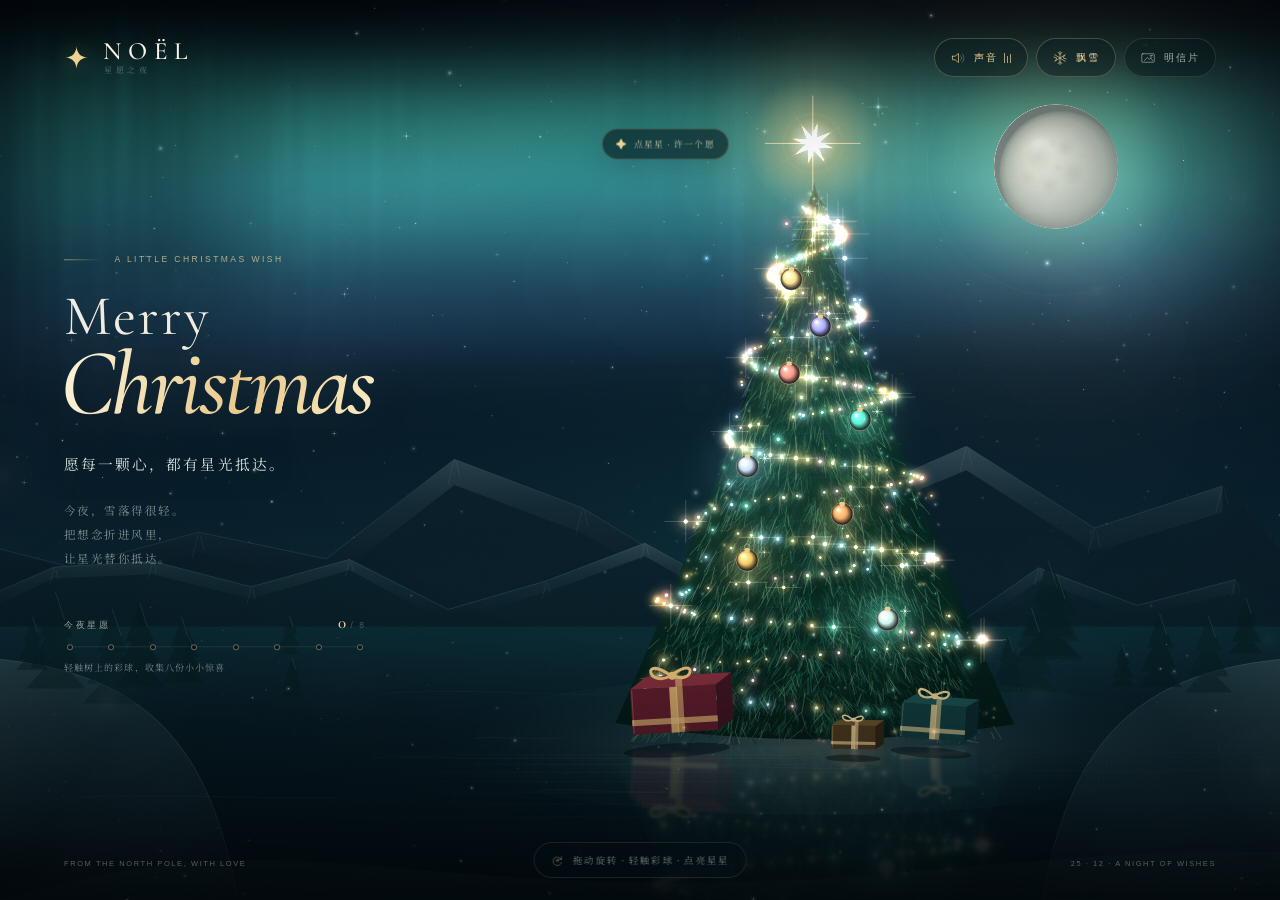
==== commit 90cd38e3: "feat: add starlit opening film and autoplay soundtrack" ====
--- a/noel-standalone.html
+++ b/noel-standalone.html
@@ -167,7 +167,7 @@
   opacity: 0;
   touch-action: none;
   cursor: grab;
-  transition: opacity 1.6s var(--ease-soft);
+  transition: opacity 1.15s var(--ease-soft);
   outline: none;
 }
 
@@ -224,6 +224,12 @@
   animation: none;
 }
 
+.curtain.is-hidden .curtain__content {
+  opacity: 0;
+  transform: translateY(-3vh) translateY(-10px);
+  transition: opacity 0.28s var(--ease-soft), transform 0.28s var(--ease-soft);
+}
+
 @keyframes curtainAutoHide {
   to { opacity: 0; visibility: hidden; pointer-events: none; }
 }
@@ -277,6 +283,299 @@
   0% { transform: translateX(-120%); }
   100% { transform: translateX(330%); }
 }
+
+/* ---------- Opening film ---------- */
+.intro {
+  position: fixed;
+  inset: 0;
+  z-index: 90;
+  overflow: hidden;
+  background: #02070d;
+  opacity: 1;
+  visibility: visible;
+  transition: opacity 1.05s var(--ease-soft), visibility 0s linear 1.05s;
+}
+
+.intro[hidden] { display: none; }
+
+.intro.is-leaving {
+  opacity: 0;
+  visibility: hidden;
+  pointer-events: none;
+}
+
+.intro.is-skipped {
+  transition: opacity 0.42s var(--ease-soft), visibility 0s linear 0.42s;
+}
+
+.intro.is-leaving .intro__brand,
+.intro.is-leaving .intro__status,
+.intro.is-leaving .intro__sound,
+.intro.is-leaving .intro__skip {
+  opacity: 0;
+  transition: opacity 0.3s var(--ease-soft);
+}
+
+#intro-scene {
+  position: absolute;
+  inset: 0;
+  z-index: 0;
+  display: block;
+  width: 100%;
+  height: 100%;
+}
+
+.intro::before {
+  content: '';
+  position: absolute;
+  inset: 0;
+  z-index: 1;
+  pointer-events: none;
+  background:
+    radial-gradient(ellipse 100% 72% at 50% 62%, transparent 38%, rgba(0, 4, 8, 0.18) 75%, rgba(0, 3, 6, 0.52) 100%),
+    linear-gradient(to bottom, rgba(1, 5, 9, 0.16), transparent 22%, transparent 74%, rgba(1, 5, 9, 0.4));
+}
+
+.intro::after {
+  content: '';
+  position: absolute;
+  inset: 0;
+  z-index: 3;
+  pointer-events: none;
+  opacity: 0;
+  background: radial-gradient(
+    circle at var(--flash-x, 52%) var(--flash-y, 18%),
+    rgba(255, 249, 227, 0.96) 0%,
+    rgba(255, 232, 169, 0.5) 9%,
+    rgba(190, 238, 223, 0.14) 26%,
+    transparent 58%
+  );
+  mix-blend-mode: screen;
+}
+
+.intro.is-flashing::after {
+  animation: introFlash 1.15s var(--ease-soft) both;
+}
+
+@keyframes introFlash {
+  0% { opacity: 0; }
+  18% { opacity: 0.9; }
+  100% { opacity: 0; }
+}
+
+.intro__brand {
+  position: absolute;
+  top: calc(var(--safe-top) + clamp(28px, 5.4vh, 55px));
+  left: 50%;
+  z-index: 4;
+  display: flex;
+  flex-direction: column;
+  align-items: center;
+  transform: translateX(-50%);
+  text-align: center;
+  pointer-events: none;
+}
+
+.intro__star {
+  width: 25px;
+  height: 25px;
+  margin-bottom: 12px;
+  color: var(--gold);
+  filter: drop-shadow(0 0 15px rgba(238, 210, 151, 0.46));
+  animation: introStar 4.2s var(--ease-soft) infinite;
+}
+
+.intro__name {
+  font-family: var(--font-en);
+  font-size: clamp(23px, 3vw, 29px);
+  font-weight: 500;
+  line-height: 0.9;
+  letter-spacing: 0.38em;
+  color: var(--ink-bright);
+  transform: translateX(0.19em);
+}
+
+.intro__sub {
+  margin-top: 8px;
+  font-family: var(--font-sans);
+  font-size: 7px;
+  letter-spacing: 0.36em;
+  color: rgba(236, 222, 194, 0.48);
+  transform: translateX(0.18em);
+}
+
+.intro__track {
+  position: relative;
+  display: block;
+  width: 112px;
+  height: 1px;
+  margin-top: 19px;
+  overflow: hidden;
+  background: rgba(238, 217, 171, 0.1);
+}
+
+.intro__track i {
+  display: block;
+  width: 100%;
+  height: 100%;
+  transform: scaleX(0);
+  transform-origin: left center;
+  background: linear-gradient(90deg, rgba(238, 211, 154, 0.1), var(--gold), rgba(214, 247, 235, 0.55));
+}
+
+.intro.is-playing .intro__track i {
+  animation: introTrack 2.78s var(--ease-soft) 0.12s forwards;
+}
+
+@keyframes introTrack {
+  0% { transform: scaleX(0); }
+  70% { transform: scaleX(0.84); }
+  100% { transform: scaleX(1); }
+}
+
+@keyframes introStar {
+  0%, 100% { transform: rotate(0deg) scale(0.82); opacity: 0.7; }
+  50% { transform: rotate(90deg) scale(1.04); opacity: 1; }
+}
+
+.intro__status {
+  position: absolute;
+  left: 50%;
+  bottom: calc(var(--safe-bottom) + 81px);
+  z-index: 4;
+  margin: 0;
+  transform: translateX(-50%);
+  font-family: var(--font-cn);
+  font-size: 10px;
+  line-height: 1.8;
+  letter-spacing: 0.24em;
+  white-space: nowrap;
+  color: rgba(224, 238, 232, 0.44);
+  text-shadow: 0 2px 18px rgba(0, 0, 0, 0.55);
+  transition: opacity 0.6s var(--ease-soft);
+}
+
+.intro__status.is-quiet { opacity: 0; }
+
+.intro__sound {
+  position: absolute;
+  left: 50%;
+  bottom: calc(var(--safe-bottom) + 28px);
+  z-index: 5;
+  display: inline-flex;
+  align-items: center;
+  justify-content: center;
+  gap: 8px;
+  min-height: 42px;
+  padding: 0 17px;
+  border: 1px solid rgba(238, 215, 164, 0.27);
+  border-radius: 999px;
+  background: rgba(5, 17, 23, 0.62);
+  -webkit-backdrop-filter: blur(16px);
+  backdrop-filter: blur(16px);
+  color: rgba(252, 241, 216, 0.82);
+  font-family: var(--font-cn);
+  font-size: 10px;
+  letter-spacing: 0.1em;
+  cursor: pointer;
+  opacity: 0;
+  transform: translate(-50%, 8px);
+  transition: opacity 0.55s var(--ease-soft), transform 0.55s var(--ease-out-expo), border-color 0.3s, background 0.3s;
+}
+
+.intro__sound[hidden] { display: none; }
+
+.intro__sound.is-visible {
+  opacity: 1;
+  transform: translate(-50%, 0);
+  animation: introSoundBreathe 3.2s var(--ease-soft) infinite;
+}
+
+.intro__sound:hover {
+  border-color: rgba(248, 226, 177, 0.54);
+  background: rgba(18, 33, 35, 0.8);
+}
+
+.intro__sound:focus-visible,
+.intro__skip:focus-visible {
+  outline: 1px solid rgba(255, 239, 194, 0.9);
+  outline-offset: 4px;
+}
+
+@keyframes introSoundBreathe {
+  0%, 100% { box-shadow: 0 0 0 rgba(234, 207, 151, 0); }
+  50% { box-shadow: 0 0 26px rgba(234, 207, 151, 0.08); }
+}
+
+.intro__sound-icon {
+  display: grid;
+  place-items: center;
+  width: 14px;
+  height: 14px;
+  color: var(--gold);
+}
+
+.intro__sound-icon svg {
+  width: 100%;
+  height: 100%;
+  fill: none;
+  stroke: currentColor;
+  stroke-width: 1.35;
+  stroke-linecap: round;
+  stroke-linejoin: round;
+}
+
+.intro__sound-bars {
+  display: flex;
+  align-items: center;
+  gap: 2px;
+  height: 9px;
+}
+
+.intro__sound-bars i {
+  width: 1px;
+  height: 100%;
+  background: rgba(239, 213, 158, 0.78);
+  transform-origin: center;
+  animation: introBar 1.2s var(--ease-soft) infinite alternate;
+}
+
+.intro__sound-bars i:nth-child(2) { height: 55%; animation-delay: -0.2s; }
+.intro__sound-bars i:nth-child(3) { height: 80%; animation-delay: -0.45s; }
+.intro__sound-bars i:nth-child(4) { height: 42%; animation-delay: -0.6s; }
+
+@keyframes introBar {
+  from { transform: scaleY(0.35); opacity: 0.45; }
+  to { transform: scaleY(1); opacity: 1; }
+}
+
+.intro__skip {
+  position: absolute;
+  top: calc(var(--safe-top) + clamp(25px, 4.5vh, 43px));
+  right: var(--gutter);
+  z-index: 5;
+  padding: 6px 2px;
+  border: 0;
+  background: none;
+  color: rgba(222, 235, 229, 0.34);
+  font-family: var(--font-sans);
+  font-size: 8.5px;
+  letter-spacing: 0.16em;
+  cursor: pointer;
+  transition: color 0.3s;
+}
+
+.intro__skip span {
+  display: inline-block;
+  margin-left: 3px;
+  transition: transform 0.3s var(--ease-out-expo);
+}
+
+.intro__skip:hover {
+  color: rgba(249, 235, 203, 0.82);
+}
+
+.intro__skip:hover span { transform: translateX(3px); }
 
 /* ---------- Top bar ---------- */
 .topbar {
@@ -1904,6 +2203,37 @@
   .finale-signature { margin: 20px 0 19px; font-size: 10.5px; }
 
   .curtain__content p { font-size: 10px; }
+
+  .intro__brand {
+    top: calc(var(--safe-top) + 28px);
+  }
+  .intro__star { width: 22px; height: 22px; margin-bottom: 9px; }
+  .intro__name { font-size: 23px; letter-spacing: 0.32em; }
+  .intro__sub { margin-top: 6px; font-size: 6.5px; letter-spacing: 0.3em; }
+  .intro__track { width: 92px; margin-top: 14px; }
+
+  .intro__skip {
+    top: calc(var(--safe-top) + 24px);
+    right: 16px;
+    font-size: 8px;
+  }
+
+  .intro__status {
+    bottom: calc(var(--safe-bottom) + 74px);
+    font-size: 9px;
+    letter-spacing: 0.17em;
+  }
+
+  .intro__sound {
+    bottom: calc(var(--safe-bottom) + 20px);
+    min-height: 40px;
+    padding: 0 14px;
+    gap: 7px;
+    font-size: 9px;
+    letter-spacing: 0.08em;
+  }
+
+  .intro__sound-bars { display: none; }
 }
 
 @media (max-width: 760px) and (max-height: 720px) {
@@ -2101,6 +2431,8 @@
 
   .interaction-hint { transform: translateX(-50%); }
   .curtain { display: none; }
+  .intro__star,
+  .intro__sound-bars i { animation: none !important; }
 }
 
 /* Disable fancy hover motion on touch screens */
@@ -2201,7 +2533,24 @@
   <div class="scene-fx scene-fx--vignette" aria-hidden="true"></div>
   <div class="scene-fx scene-fx--grain" aria-hidden="true"></div>
 
-  <header class="topbar">
+  <section class="intro" id="intro" role="region" aria-label="圣诞树开场动画" hidden>
+    <canvas id="intro-scene" aria-hidden="true"></canvas>
+    <div class="intro__brand">
+      <svg class="intro__star" viewBox="0 0 32 32" aria-hidden="true"><use href="#icon-star4"></use></svg>
+      <span class="intro__name">NOËL</span>
+      <span class="intro__sub">A NIGHT OF WISHES</span>
+      <span class="intro__track" aria-hidden="true"><i></i></span>
+    </div>
+    <p class="intro__status" id="intro-status">正在把星光挂上树梢</p>
+    <button class="intro__sound" id="intro-sound" type="button" hidden>
+      <span class="intro__sound-icon" aria-hidden="true"><svg viewBox="0 0 32 32"><use href="#icon-sound"></use></svg></span>
+      <span class="intro__sound-bars" aria-hidden="true"><i></i><i></i><i></i><i></i></span>
+      轻触开启今夜的旋律
+    </button>
+    <button class="intro__skip" id="intro-skip" type="button">跳过开场 <span aria-hidden="true">→</span></button>
+  </section>
+
+  <header class="topbar" inert>
     <div class="brand" aria-label="Noël 星愿之夜">
       <span class="brand__mark" aria-hidden="true">
         <svg viewBox="0 0 32 32"><use href="#icon-star4"></use></svg>
@@ -2249,7 +2598,7 @@
       </div>
     </section>
 
-    <div class="tree-ui" id="tree-ui">
+    <div class="tree-ui" id="tree-ui" inert>
       <button class="topper-hit" id="topper" type="button" aria-label="点亮树顶星星，许一个愿望">
         <span class="topper-hit__ring" aria-hidden="true"></span>
         <span class="topper-hit__label">许一个愿</span>
@@ -2676,11 +3025,37 @@
       return buffer;
     }
 
+    /** The page tries this without a gesture first; browsers may refuse. */
+    async autoStart() {
+      if (this.enabled) return true;
+      try {
+        if (!this.ctx) this.build();
+        if (this.ctx.state !== 'running') {
+          let resumeTimer = null;
+          const resumed = await Promise.race([
+            this.ctx.resume().then(() => true).catch(() => false),
+            new Promise((resolve) => {
+              resumeTimer = window.setTimeout(() => resolve(false), 850);
+            })
+          ]);
+          if (resumeTimer) clearTimeout(resumeTimer);
+          if (!resumed || this.ctx.state !== 'running') return false;
+        }
+        return await this.enable();
+      } catch (_) {
+        return false;
+      }
+    }
+
     async enable() {
       try {
         if (!this.ctx) this.build();
         const ctx = this.ctx;
         if (ctx.state === 'suspended') await ctx.resume();
+        if (ctx.state !== 'running') {
+          this.enabled = false;
+          return false;
+        }
         clearTimeout(this.suspendTimer);
         this.suspendTimer = null;
 
@@ -3050,6 +3425,7 @@
       this.hoveredMoon = false;
       this.ready = false;
       this.visible = true;
+      this.renderEnabled = true;
       this.quality = 1;
       this.frameCount = 0;
       this.slowFrames = 0;
@@ -4286,6 +4662,11 @@
        Public effects
        ===================================================== */
 
+    setRenderEnabled(enabled) {
+      this.renderEnabled = Boolean(enabled);
+      if (this.renderEnabled) this.lastTime = performance.now();
+    }
+
     setSnowEnabled(enabled) {
       this.snowEnabled = enabled;
     }
@@ -4589,7 +4970,7 @@
       } else {
         this.step(max(0.001, rawDt));
       }
-      this.render();
+      if (this.renderEnabled) this.render();
       this.frameCount++;
       if (this.frameCount === 60) {
         this.slowFrames = 0;
@@ -5964,6 +6345,701 @@
   }
 
   window.ChristmasScene = ChristmasScene;
+})();
+
+/* =========================================================
+   星愿圣诞夜 · Opening film
+   A little galaxy of golden-green dust spirals into a tree,
+   then hands the night over to the living scene beneath it.
+   ========================================================= */
+(function () {
+  'use strict';
+
+  const TAU = Math.PI * 2;
+  const {
+    min, max, abs, sin, cos, PI, floor, round
+  } = Math;
+  const clamp = (v, lo, hi) => v < lo ? lo : v > hi ? hi : v;
+  const lerp = (a, b, t) => a + (b - a) * t;
+  const smoothstep = (a, b, v) => {
+    const t = clamp((v - a) / (b - a), 0, 1);
+    return t * t * (3 - 2 * t);
+  };
+  const easeOutCubic = (t) => 1 - Math.pow(1 - t, 3);
+  const rgba = (rgb, a) => `rgba(${rgb[0]}, ${rgb[1]}, ${rgb[2]}, ${a})`;
+
+  function mulberry32(seed) {
+    let a = seed >>> 0;
+    return function () {
+      a |= 0;
+      a = a + 0x6D2B79F5 | 0;
+      let t = Math.imul(a ^ a >>> 15, 1 | a);
+      t = t + Math.imul(t ^ t >>> 7, 61 | t) ^ t;
+      return ((t ^ t >>> 14) >>> 0) / 4294967296;
+    };
+  }
+
+  const PALETTES = {
+    green: [82, 226, 175],
+    mint: [140, 255, 218],
+    gold: [255, 211, 137],
+    warm: [255, 237, 195],
+    ice: [171, 223, 255],
+    rose: [255, 171, 171]
+  };
+
+  class ChristmasIntro {
+    constructor(canvas, options = {}) {
+      this.canvas = canvas;
+      this.ctx = canvas.getContext('2d', { alpha: false, desynchronized: true });
+      this.getLayout = typeof options.getLayout === 'function' ? options.getLayout : () => null;
+      this.ornaments = options.ornaments || [];
+      this.reduced = window.matchMedia('(prefers-reduced-motion: reduce)').matches;
+      this.sprites = this.makeSprites();
+      this.W = 1;
+      this.H = 1;
+      this.dpr = 1;
+      this.active = false;
+      this.startAt = 0;
+      this.time = 0;
+      this.raf = null;
+      this.layout = null;
+      this.stars = [];
+      this.snow = [];
+      this.particles = [];
+      this.particleBuckets = { green: [], mint: [], gold: [], warm: [], ice: [], rose: [] };
+      this.resize();
+      this.onResize = () => {
+        if (!this.active) return;
+        clearTimeout(this.resizeTimer);
+        this.resizeTimer = window.setTimeout(() => this.resize(), 120);
+      };
+      window.addEventListener('resize', this.onResize, { passive: true });
+    }
+
+    makeSprites() {
+      const make = (rgb) => {
+        const c = document.createElement('canvas');
+        c.width = 64;
+        c.height = 64;
+        const x = c.getContext('2d');
+        const g = x.createRadialGradient(32, 32, 0, 32, 32, 32);
+        g.addColorStop(0, 'rgba(255, 255, 250, 0.96)');
+        g.addColorStop(0.08, 'rgba(255, 251, 231, 0.9)');
+        g.addColorStop(0.23, rgba(rgb, 0.54));
+        g.addColorStop(0.55, rgba(rgb, 0.12));
+        g.addColorStop(1, rgba(rgb, 0));
+        x.fillStyle = g;
+        x.fillRect(0, 0, 64, 64);
+        return c;
+      };
+      return {
+        green: make(PALETTES.green),
+        mint: make(PALETTES.mint),
+        gold: make(PALETTES.gold),
+        warm: make(PALETTES.warm),
+        ice: make(PALETTES.ice),
+        rose: make(PALETTES.rose)
+      };
+    }
+
+    resize() {
+      const vw = max(1, window.innerWidth);
+      const vh = max(1, window.innerHeight);
+      this.W = vw;
+      this.H = vh;
+      this.dpr = min(window.devicePixelRatio || 1, 2);
+      this.canvas.width = round(vw * this.dpr);
+      this.canvas.height = round(vh * this.dpr);
+      this.ctx.setTransform(this.dpr, 0, 0, this.dpr, 0, 0);
+      this.ctx.imageSmoothingEnabled = true;
+      const layout = this.getLayout();
+      this.layout = layout && layout.treeHeight
+        ? layout
+        : {
+            W: vw,
+            H: vh,
+            centerX: vw * 0.58,
+            baseY: vh * 0.83,
+            treeHeight: min(vh * 0.54, vw * 0.5),
+            baseRadius: min(vh * 0.2, vw * 0.22),
+            starY: vh * 0.25,
+            horizon: vh * 0.7,
+            moon: { x: vw * 0.82, y: vh * 0.18, r: 48 }
+          };
+      this.build();
+    }
+
+    build() {
+      const layout = this.layout;
+      const W = this.W;
+      const H = this.H;
+      const mobile = W <= 760;
+      const rng = mulberry32(20261225);
+      this.centerX = layout.centerX;
+      this.baseY = layout.baseY;
+      this.treeHeight = layout.treeHeight;
+      this.treeRadius = layout.baseRadius;
+      this.topY = layout.baseY - layout.treeHeight;
+      this.starY = layout.starY || this.topY - layout.treeHeight * 0.032;
+      this.horizon = layout.horizon || H * 0.705;
+      this.moon = layout.moon || { x: W * 0.82, y: H * 0.18, r: 48 };
+
+      this.stars = [];
+      const starCount = mobile ? 54 : 96;
+      for (let i = 0; i < starCount; i++) {
+        this.stars.push({
+          x: rng() * W,
+          y: rng() * (H * 0.68),
+          size: 0.35 + rng() * 1.3,
+          alpha: 0.12 + rng() * 0.48,
+          phase: rng() * TAU,
+          speed: 0.3 + rng() * 1.1,
+          flare: rng() < 0.08
+        });
+      }
+
+      this.snow = [];
+      const snowCount = this.reduced ? 10 : (mobile ? 28 : 52);
+      for (let i = 0; i < snowCount; i++) {
+        this.snow.push({
+          x: rng(),
+          y: rng(),
+          speed: 0.018 + rng() * 0.04,
+          size: 0.8 + rng() * 2.4,
+          phase: rng() * TAU,
+          alpha: 0.18 + rng() * 0.48
+        });
+      }
+
+      this.particles = [];
+      const total = this.reduced ? 260 : (mobile ? 500 : 840);
+      const tiers = mobile ? 16 : 22;
+      const tierWeights = [];
+      const tierInfo = [];
+      for (let tier = 0; tier < tiers; tier++) {
+        const f = tier / (tiers - 1);
+        const height = Math.pow(f, 0.93);
+        const weight = Math.pow(1 - height, 0.9) + 0.08;
+        tierWeights.push(weight);
+        tierInfo.push({
+          height,
+          radius: Math.pow(1 - height, 1.02),
+          phase: rng() * TAU,
+          weight
+        });
+      }
+      const weightSum = tierWeights.reduce((a, b) => a + b, 0);
+      const allocation = tierInfo.map((tier) => floor(total * tier.weight / weightSum));
+      let allocated = allocation.reduce((a, b) => a + b, 0);
+      while (allocated < total) {
+        allocation[floor(rng() * tiers)] += 1;
+        allocated += 1;
+      }
+
+      for (let tier = 0; tier < tiers; tier++) {
+        const info = tierInfo[tier];
+        const armCount = max(4, round(lerp(9, 3, info.height)));
+        const count = allocation[tier];
+        for (let i = 0; i < count; i++) {
+          const arm = floor(rng() * armCount);
+          const p = 0.12 + 0.9 * Math.pow(rng(), 0.7);
+          const angle = info.phase + arm / armCount * TAU + (rng() - 0.5) * 0.22;
+          const z = sin(angle);
+          const r = this.treeRadius * info.radius * (0.42 + p * 0.58);
+          const x = this.centerX + cos(angle) * r * (1 + z * 0.11);
+          const y = this.baseY - info.height * this.treeHeight - (1 - p) * this.treeHeight * 0.035 + z * this.treeHeight * 0.008;
+          const light = rng() < 0.145;
+          const colorRoll = rng();
+          let color;
+          if (light) color = colorRoll > 0.72 ? 'ice' : colorRoll > 0.33 ? 'gold' : 'warm';
+          else color = colorRoll > 0.72 ? 'mint' : colorRoll > 0.2 ? 'green' : 'gold';
+          const heightNorm = info.height;
+          this.particles.push(this.makeParticle({
+            x, y, z,
+            color,
+            size: light ? 1.65 + rng() * 1.55 : 0.55 + rng() * 0.8,
+            big: light,
+            heightNorm,
+            rng
+          }));
+        }
+      }
+
+      // A garland of brighter stars wraps the same silhouette as the living tree.
+      const garlandCount = mobile ? 64 : 96;
+      for (let i = 0; i < garlandCount; i++) {
+        const t = 0.055 + 0.89 * i / garlandCount;
+        const height = Math.pow(t, 0.94);
+        const angle = t * TAU * 4.6 + 1.2;
+        const rr = this.treeRadius * Math.pow(1 - height, 1.01) * 0.96;
+        const z = sin(angle);
+        const x = this.centerX + cos(angle) * rr * (1 + z * 0.11);
+        const y = this.baseY - height * this.treeHeight + z * this.treeHeight * 0.008;
+        this.particles.push(this.makeParticle({
+          x, y, z,
+          color: i % 9 === 0 ? 'ice' : 'gold',
+          size: 1.45 + rng() * 1.15,
+          big: true,
+          heightNorm: height,
+          rng
+        }));
+      }
+
+      // Echo the eight coloured ornaments of the final tree.
+      if (this.ornaments.length) {
+        this.ornaments.forEach((ornament, i) => {
+          const height = clamp(ornament.y || 0.3 + i * 0.07, 0.14, 0.86);
+          const angle = PI / 2 + (ornament.angle || 0);
+          const rr = this.treeRadius * Math.pow(1 - height, 1.03) * 1.01;
+          const x = this.centerX + cos(angle) * rr;
+          const y = this.baseY - height * this.treeHeight;
+          const rgb = this.hexToRgb(ornament.color || '#f0d398');
+          const key = this.closestPalette(rgb);
+          this.particles.push(this.makeParticle({
+            x, y, z: sin(angle), color: key, size: 2.4,
+            big: true, heightNorm: height, rng, ornament: i
+          }));
+        });
+      }
+
+    }
+
+    makeParticle({ x, y, z, color, size, big, heightNorm, rng, ornament = -1 }) {
+      const startAngle = rng() * TAU;
+      const spread = this.treeRadius * (1.65 + rng() * 2.7) + min(this.W, this.H) * 0.025;
+      const startX = this.centerX + cos(startAngle) * spread;
+      const startY = this.baseY - this.treeHeight * (0.24 + rng() * 0.92) + sin(startAngle) * spread * 0.17;
+      const delay = 0.08 + 0.34 * heightNorm + rng() * 0.95;
+      // The tree grows from the base upward, with a soft overlap so it feels
+      // alive rather than mechanical.
+      return {
+        x, y, z, color, size, big, ornament,
+        startX,
+        startY,
+        startAngle,
+        delay,
+        duration: 0.72 + rng() * 0.52,
+        phase: rng() * TAU,
+        twinkle: 0.8 + rng() * 1.8,
+        alpha: 0.42 + rng() * 0.5
+      };
+    }
+
+    closestPalette(rgb) {
+      const entries = Object.entries(PALETTES);
+      let best = 'gold';
+      let bestDist = Infinity;
+      for (const [name, c] of entries) {
+        const d = Math.pow(c[0] - rgb[0], 2) + Math.pow(c[1] - rgb[1], 2) + Math.pow(c[2] - rgb[2], 2);
+        if (d < bestDist) {
+          bestDist = d;
+          best = name;
+        }
+      }
+      return best;
+    }
+
+    hexToRgb(hex) {
+      const h = hex.replace('#', '');
+      const full = h.length === 3 ? h.split('').map((c) => c + c).join('') : h;
+      return [
+        parseInt(full.slice(0, 2), 16),
+        parseInt(full.slice(2, 4), 16),
+        parseInt(full.slice(4, 6), 16)
+      ];
+    }
+
+    start() {
+      if (this.active) return;
+      this.active = true;
+      this.resize();
+      this.startedAt = performance.now() / 1000;
+      this.time = 0;
+      this.last = performance.now();
+      this.raf = requestAnimationFrame((now) => this.loop(now));
+    }
+
+    stop() {
+      this.active = false;
+      if (this.raf) cancelAnimationFrame(this.raf);
+      this.raf = null;
+    }
+
+    loop(now) {
+      if (!this.active) return;
+      this.time = max(0, now / 1000 - this.startedAt);
+      const dt = clamp((now - this.last) / 1000, 0.001, 0.06);
+      this.last = now;
+      this.update(dt);
+      this.draw();
+      this.raf = requestAnimationFrame((next) => this.loop(next));
+    }
+
+    update(dt) {
+      for (const flake of this.snow) {
+        flake.y += flake.speed * dt;
+        flake.x += (0.003 + sin(this.time * 0.5 + flake.phase) * 0.006) * dt;
+        if (flake.y > 1.05) {
+          flake.y = -0.06;
+          flake.x = Math.random();
+        }
+      }
+    }
+
+    /** Where a particle lives at a given local progress. */
+    particlePosition(p, e) {
+      const remain = 1 - e;
+      const swirl = remain * 1.55;
+      const ox = (p.startX - p.x) * remain;
+      const oy = (p.startY - p.y) * remain;
+      const cs = cos(swirl);
+      const sn = sin(swirl);
+      return {
+        x: p.x + ox * cs - oy * sn,
+        y: p.y + ox * sn + oy * cs + sin(e * PI) * 16
+      };
+    }
+
+    draw() {
+      const ctx = this.ctx;
+      const W = this.W;
+      const H = this.H;
+      const t = this.time;
+      ctx.setTransform(this.dpr, 0, 0, this.dpr, 0, 0);
+      ctx.globalCompositeOperation = 'source-over';
+      ctx.globalAlpha = 1;
+
+      const sky = ctx.createLinearGradient(0, 0, 0, H);
+      sky.addColorStop(0, '#01040a');
+      sky.addColorStop(0.25, '#05131d');
+      sky.addColorStop(0.52, '#0a2630');
+      sky.addColorStop(0.7, '#0d2d35');
+      sky.addColorStop(1, '#041015');
+      ctx.fillStyle = sky;
+      ctx.fillRect(0, 0, W, H);
+
+      this.drawAurora();
+      this.drawStars(t);
+      this.drawMoon();
+      this.drawLand();
+
+      const reveal = smoothstep(0.1, 0.65, t);
+      this.drawTreeAura(reveal, t);
+      this.drawParticles(t, reveal);
+      this.drawSnow(t);
+      this.drawStar(t);
+      this.drawVignette();
+    }
+
+    drawAurora() {
+      const ctx = this.ctx;
+      const W = this.W;
+      const H = this.H;
+      ctx.save();
+      ctx.globalCompositeOperation = 'lighter';
+      const glow = ctx.createRadialGradient(W * 0.46, H * 0.25, 0, W * 0.46, H * 0.25, W * 0.52);
+      glow.addColorStop(0, 'rgba(46, 151, 140, 0.12)');
+      glow.addColorStop(0.42, 'rgba(24, 92, 96, 0.07)');
+      glow.addColorStop(1, 'rgba(6, 24, 32, 0)');
+      ctx.fillStyle = glow;
+      ctx.fillRect(0, 0, W, H * 0.8);
+
+      const ribbon = ctx.createLinearGradient(W * 0.15, H * 0.12, W * 0.65, H * 0.42);
+      ribbon.addColorStop(0, 'rgba(107, 238, 204, 0)');
+      ribbon.addColorStop(0.38, 'rgba(78, 219, 190, 0.055)');
+      ribbon.addColorStop(0.68, 'rgba(96, 156, 255, 0.035)');
+      ribbon.addColorStop(1, 'rgba(140, 112, 255, 0)');
+      ctx.fillStyle = ribbon;
+      ctx.beginPath();
+      ctx.moveTo(-W * 0.06, H * 0.08);
+      ctx.bezierCurveTo(W * 0.23, H * 0.17, W * 0.38, H * 0.12, W * 0.62, H * 0.26);
+      ctx.bezierCurveTo(W * 0.74, H * 0.33, W * 0.82, H * 0.28, W * 1.06, H * 0.13);
+      ctx.lineTo(W * 1.06, H * 0.4);
+      ctx.bezierCurveTo(W * 0.7, H * 0.46, W * 0.44, H * 0.33, W * 0.2, H * 0.24);
+      ctx.bezierCurveTo(W * 0.04, H * 0.17, -W * 0.02, H * 0.2, -W * 0.06, H * 0.22);
+      ctx.closePath();
+      ctx.fill();
+      ctx.restore();
+    }
+
+    drawStars(t) {
+      const ctx = this.ctx;
+      ctx.save();
+      ctx.globalCompositeOperation = 'lighter';
+      for (const star of this.stars) {
+        const twinkle = 0.4 + 0.6 * (0.5 + 0.5 * sin(t * star.speed + star.phase));
+        ctx.globalAlpha = star.alpha * twinkle;
+        ctx.fillStyle = 'rgba(229, 243, 239, 0.9)';
+        ctx.fillRect(star.x, star.y, star.size, star.size);
+        if (star.flare) {
+          ctx.globalAlpha *= 0.35;
+          ctx.strokeStyle = 'rgba(234, 246, 240, 0.7)';
+          ctx.lineWidth = 0.5;
+          ctx.beginPath();
+          ctx.moveTo(star.x - 4, star.y);
+          ctx.lineTo(star.x + 4, star.y);
+          ctx.moveTo(star.x, star.y - 4);
+          ctx.lineTo(star.x, star.y + 4);
+          ctx.stroke();
+        }
+      }
+      ctx.restore();
+    }
+
+    drawMoon() {
+      const ctx = this.ctx;
+      const moon = this.moon;
+      const r = moon.r;
+      ctx.save();
+      ctx.globalCompositeOperation = 'lighter';
+      ctx.globalAlpha = 0.26;
+      const halo = ctx.createRadialGradient(moon.x, moon.y, r * 0.3, moon.x, moon.y, r * 5);
+      halo.addColorStop(0, 'rgba(245, 228, 187, 0.38)');
+      halo.addColorStop(0.4, 'rgba(219, 205, 173, 0.08)');
+      halo.addColorStop(1, 'rgba(219, 205, 173, 0)');
+      ctx.fillStyle = halo;
+      ctx.fillRect(moon.x - r * 5, moon.y - r * 5, r * 10, r * 10);
+      ctx.globalCompositeOperation = 'source-over';
+      ctx.globalAlpha = 0.84;
+      ctx.fillStyle = 'rgba(226, 224, 205, 0.92)';
+      ctx.beginPath();
+      ctx.arc(moon.x, moon.y, r * 0.93, 0, TAU);
+      ctx.fill();
+      ctx.globalAlpha = 0.12;
+      ctx.fillStyle = 'rgba(100, 124, 126, 0.8)';
+      ctx.beginPath();
+      ctx.arc(moon.x - r * 0.22, moon.y - r * 0.1, r * 0.2, 0, TAU);
+      ctx.arc(moon.x + r * 0.18, moon.y + r * 0.2, r * 0.13, 0, TAU);
+      ctx.fill();
+      ctx.restore();
+    }
+
+    drawLand() {
+      const ctx = this.ctx;
+      const W = this.W;
+      const H = this.H;
+      const y = this.horizon;
+      ctx.save();
+      const ice = ctx.createLinearGradient(0, y, 0, H);
+      ice.addColorStop(0, '#0b2730');
+      ice.addColorStop(0.48, '#081b23');
+      ice.addColorStop(1, '#020c12');
+      ctx.fillStyle = ice;
+      ctx.fillRect(0, y, W, H - y);
+
+      // Distant ridges, just enough to place the tree in a landscape.
+      ctx.fillStyle = 'rgba(5, 23, 29, 0.92)';
+      ctx.beginPath();
+      ctx.moveTo(0, y + 8);
+      ctx.lineTo(W * 0.16, y - H * 0.09);
+      ctx.lineTo(W * 0.3, y - H * 0.015);
+      ctx.lineTo(W * 0.43, y - H * 0.07);
+      ctx.lineTo(W * 0.59, y + 3);
+      ctx.lineTo(W * 0.72, y - H * 0.045);
+      ctx.lineTo(W * 0.86, y + 1);
+      ctx.lineTo(W, y - H * 0.035);
+      ctx.lineTo(W, y + 8);
+      ctx.closePath();
+      ctx.fill();
+      ctx.strokeStyle = 'rgba(150, 199, 197, 0.08)';
+      ctx.lineWidth = 1;
+      ctx.stroke();
+
+      const mist = ctx.createLinearGradient(0, y - 20, 0, y + 42);
+      mist.addColorStop(0, 'rgba(81, 151, 146, 0)');
+      mist.addColorStop(0.5, 'rgba(94, 166, 158, 0.12)');
+      mist.addColorStop(1, 'rgba(17, 49, 54, 0)');
+      ctx.fillStyle = mist;
+      ctx.fillRect(0, y - 22, W, 70);
+
+      const ground = ctx.createRadialGradient(this.centerX, this.baseY, 0, this.centerX, this.baseY, this.treeRadius * 2.2);
+      ground.addColorStop(0, 'rgba(77, 131, 115, 0.12)');
+      ground.addColorStop(1, 'rgba(13, 43, 45, 0)');
+      ctx.fillStyle = ground;
+      ctx.beginPath();
+      ctx.ellipse(this.centerX, this.baseY, this.treeRadius * 2.2, this.treeHeight * 0.16, 0, 0, TAU);
+      ctx.fill();
+      ctx.restore();
+    }
+
+    drawTreeAura(reveal, t) {
+      const ctx = this.ctx;
+      const progress = smoothstep(0.25, 2.0, t);
+      if (progress <= 0) return;
+      const top = this.topY + 5;
+      const base = this.baseY;
+      const left = this.centerX - this.treeRadius * 0.97;
+      const right = this.centerX + this.treeRadius * 0.97;
+      ctx.save();
+      ctx.globalCompositeOperation = 'lighter';
+      ctx.globalAlpha = progress * 0.4;
+      const g = ctx.createLinearGradient(0, top, 0, base);
+      g.addColorStop(0, 'rgba(104, 236, 191, 0.035)');
+      g.addColorStop(0.4, 'rgba(40, 156, 121, 0.22)');
+      g.addColorStop(1, 'rgba(10, 59, 51, 0.38)');
+      ctx.fillStyle = g;
+      ctx.beginPath();
+      ctx.moveTo(this.centerX, top);
+      ctx.bezierCurveTo(this.centerX + this.treeRadius * 0.18, top + this.treeHeight * 0.24, this.centerX + this.treeRadius * 0.7, top + this.treeHeight * 0.72, right, base - 2);
+      ctx.quadraticCurveTo(this.centerX, base + 8, left, base - 2);
+      ctx.bezierCurveTo(this.centerX - this.treeRadius * 0.7, top + this.treeHeight * 0.72, this.centerX - this.treeRadius * 0.18, top + this.treeHeight * 0.24, this.centerX, top);
+      ctx.closePath();
+      try { ctx.filter = 'blur(18px)'; } catch (_) {}
+      ctx.fill();
+      try { ctx.filter = 'none'; } catch (_) {}
+
+      ctx.globalAlpha = progress * 0.33;
+      ctx.strokeStyle = 'rgba(147, 232, 193, 0.13)';
+      ctx.lineWidth = 0.7;
+      for (let i = 0; i < 11; i++) {
+        const h = 0.12 + i * 0.074;
+        const r = this.treeRadius * Math.pow(1 - h, 1.02) * 0.9;
+        ctx.beginPath();
+        ctx.ellipse(this.centerX, this.baseY - h * this.treeHeight, r, 1.5, 0, PI * 0.06, PI * 0.94);
+        ctx.stroke();
+      }
+      ctx.restore();
+    }
+
+    drawParticles(t, reveal) {
+      const ctx = this.ctx;
+      ctx.save();
+      ctx.globalCompositeOperation = 'lighter';
+      for (const p of this.particles) {
+        const local = clamp((t - p.delay) / p.duration, 0, 1);
+        const e = easeOutCubic(local);
+        const pos = this.particlePosition(p, e);
+        if (pos.x < -80 || pos.x > this.W + 80 || pos.y < -80 || pos.y > this.H + 80) continue;
+        const twinkle = 0.58 + 0.42 * sin(t * p.twinkle + p.phase);
+        const arrived = smoothstep(0.62, 0.97, local);
+        const alpha = reveal * p.alpha * (0.2 + e * 0.8) * (0.62 + twinkle * 0.38) + arrived * 0.08;
+        if (alpha <= 0.01) continue;
+        const ratio = p.big ? 1 : 0.8;
+        const size = p.size * (0.55 + e * 0.7) * ratio;
+        if (p.big) {
+          // A small comet tail while the star is still on its way home.
+          if (local > 0.06 && local < 0.92) {
+            const prevE = easeOutCubic(clamp(local - 0.055, 0, 1));
+            const prev = this.particlePosition(p, prevE);
+            ctx.globalAlpha = alpha * 0.24;
+            ctx.strokeStyle = rgba(PALETTES[p.color], 0.6);
+            ctx.lineWidth = 0.7;
+            ctx.beginPath();
+            ctx.moveTo(prev.x, prev.y);
+            ctx.lineTo(pos.x, pos.y);
+            ctx.stroke();
+          }
+          ctx.globalAlpha = alpha * (0.35 + arrived * 0.35);
+          const glow = (p.ornament >= 0 ? 22 : 16) * (0.55 + e * 0.65);
+          ctx.drawImage(this.sprites[p.color], pos.x - glow / 2, pos.y - glow / 2, glow, glow);
+          ctx.globalAlpha = alpha;
+          ctx.fillStyle = rgba(PALETTES[p.color], 0.9);
+          ctx.fillRect(pos.x - 0.75, pos.y - 0.75, 1.5, 1.5);
+        } else {
+          ctx.globalAlpha = alpha * 0.92;
+          ctx.fillStyle = rgba(PALETTES[p.color], 0.9);
+          const s = 0.7 + e * 0.8;
+          ctx.fillRect(pos.x - s / 2, pos.y - s / 2, s, s);
+          if (local > 0.3 && p.size > 0.95) {
+            ctx.globalAlpha = alpha * 0.18;
+            ctx.drawImage(this.sprites[p.color], pos.x - 5, pos.y - 5, 10, 10);
+          }
+        }
+      }
+      ctx.restore();
+    }
+
+    drawSnow(t) {
+      const ctx = this.ctx;
+      ctx.save();
+      ctx.globalCompositeOperation = 'lighter';
+      for (const flake of this.snow) {
+        const x = flake.x * this.W + sin(t * 0.5 + flake.phase) * 9;
+        const y = flake.y * this.H;
+        ctx.globalAlpha = flake.alpha * (0.6 + 0.4 * sin(t + flake.phase));
+        ctx.fillStyle = 'rgba(240, 251, 250, 0.9)';
+        ctx.beginPath();
+        ctx.arc(x, y, flake.size * 0.7, 0, TAU);
+        ctx.fill();
+      }
+      ctx.restore();
+    }
+
+    drawStar(t) {
+      const ctx = this.ctx;
+      const bloom = smoothstep(0.25, 2.15, t);
+      const x = this.centerX;
+      const y = this.starY;
+      const r = (5 + bloom * (this.W < 760 ? 12 : 17)) * (0.95 + sin(t * 2.2) * 0.05);
+      const pulse = 0.65 + 0.35 * sin(t * 2.6);
+      ctx.save();
+      ctx.globalCompositeOperation = 'lighter';
+      ctx.globalAlpha = 0.28 + bloom * 0.45;
+      const halo = r * (8 + bloom * 3);
+      const glow = ctx.createRadialGradient(x, y, 0, x, y, halo);
+      glow.addColorStop(0, `rgba(255, 252, 236, ${0.34 + bloom * 0.28})`);
+      glow.addColorStop(0.16, `rgba(255, 231, 165, ${0.18 + bloom * 0.16})`);
+      glow.addColorStop(0.5, 'rgba(178, 232, 203, 0.05)');
+      glow.addColorStop(1, 'rgba(178, 232, 203, 0)');
+      ctx.fillStyle = glow;
+      ctx.fillRect(x - halo, y - halo, halo * 2, halo * 2);
+
+      ctx.globalAlpha = 0.35 + bloom * 0.45;
+      for (let i = 0; i < 4; i++) {
+        ctx.save();
+        ctx.translate(x, y);
+        ctx.rotate(i * PI / 2 + 0.22);
+        const ray = ctx.createLinearGradient(0, 0, r * (3.2 + bloom * 2.1), 0);
+        ray.addColorStop(0, 'rgba(255, 249, 224, 0.6)');
+        ray.addColorStop(0.3, 'rgba(255, 229, 166, 0.12)');
+        ray.addColorStop(1, 'rgba(255, 229, 166, 0)');
+        ctx.fillStyle = ray;
+        ctx.beginPath();
+        ctx.moveTo(0, -0.7);
+        ctx.lineTo(r * (3.2 + bloom * 2.1), 0);
+        ctx.lineTo(0, 0.7);
+        ctx.closePath();
+        ctx.fill();
+        ctx.restore();
+      }
+
+      ctx.globalAlpha = 0.75 + pulse * 0.2;
+      const starFill = ctx.createRadialGradient(x, y, 0, x, y, r);
+      starFill.addColorStop(0, 'rgba(255, 255, 250, 1)');
+      starFill.addColorStop(0.4, 'rgba(255, 240, 193, 0.95)');
+      starFill.addColorStop(1, 'rgba(220, 177, 96, 0)');
+      ctx.fillStyle = starFill;
+      ctx.beginPath();
+      for (let i = 0; i < 16; i++) {
+        const a = -PI / 2 + i * PI / 8 + t * 0.08;
+        const rr = i % 2 === 0 ? r : r * 0.28;
+        const px = x + cos(a) * rr;
+        const py = y + sin(a) * rr;
+        if (i === 0) ctx.moveTo(px, py);
+        else ctx.lineTo(px, py);
+      }
+      ctx.closePath();
+      ctx.fill();
+      ctx.restore();
+    }
+
+    drawVignette() {
+      const ctx = this.ctx;
+      const W = this.W;
+      const H = this.H;
+      const vignette = ctx.createRadialGradient(W * 0.54, H * 0.42, H * 0.2, W * 0.54, H * 0.42, H * 0.82);
+      vignette.addColorStop(0, 'rgba(1, 6, 10, 0)');
+      vignette.addColorStop(1, 'rgba(1, 5, 9, 0.35)');
+      ctx.save();
+      ctx.globalCompositeOperation = 'source-over';
+      ctx.fillStyle = vignette;
+      ctx.fillRect(0, 0, W, H);
+      ctx.restore();
+    }
+  }
+
+  window.ChristmasIntro = ChristmasIntro;
 })();
 
 /* =========================================================
@@ -6128,6 +7204,13 @@
   const elements = {
     curtain: $('#curtain'),
     scene: $('#scene'),
+    intro: $('#intro'),
+    introCanvas: $('#intro-scene'),
+    introSound: $('#intro-sound'),
+    introSkip: $('#intro-skip'),
+    introStatus: $('#intro-status'),
+    topbar: $('.topbar'),
+    treeUI: $('#tree-ui'),
     soundToggle: $('#sound-toggle'),
     snowToggle: $('#snow-toggle'),
     postcardOpen: $('#postcard-open'),
@@ -6165,8 +7248,15 @@
 
   let scene = null;
   let audio = null;
+  let intro = null;
   let soundBusy = false;
   let snowOn = true;
+  let introActive = false;
+  let introFinished = false;
+  let introTimers = [];
+  let audioStarting = false;
+  let audioAutoTried = false;
+  let audioGestureHandler = null;
   let collected = new Set();
   let wishes = [];
   let currentOrnament = -1;
@@ -6874,6 +7964,85 @@
     elements.soundToggle.setAttribute('aria-label', on ? '关闭声音' : '开启声音');
   }
 
+  function setIntroSoundVisible(visible) {
+    const button = elements.introSound;
+    if (!button) return;
+    if (!visible) {
+      button.classList.remove('is-visible');
+      button.hidden = true;
+      return;
+    }
+    if (!introActive || introFinished) return;
+    button.hidden = false;
+    requestAnimationFrame(() => button.classList.add('is-visible'));
+  }
+
+  function disarmAudioGesture() {
+    if (!audioGestureHandler) return;
+    document.removeEventListener('pointerdown', audioGestureHandler, true);
+    document.removeEventListener('keydown', audioGestureHandler, true);
+    audioGestureHandler = null;
+  }
+
+  function armAudioGesture() {
+    if (audioGestureHandler || (audio && audio.enabled)) return;
+    const handler = (event) => {
+      const target = event.target;
+      if (target && typeof target.closest === 'function' && target.closest('#sound-toggle')) {
+        return;
+      }
+      disarmAudioGesture();
+      if (!audio || !audio.enabled) requestAudio({ auto: false });
+    };
+    audioGestureHandler = handler;
+    document.addEventListener('pointerdown', handler, true);
+    document.addEventListener('keydown', handler, true);
+  }
+
+  async function requestAudio({ auto = false, quiet = false } = {}) {
+    if (!audio || !audio.supported) {
+      if (!auto && !quiet) showToast('这片星空暂时听不见风铃。');
+      return false;
+    }
+    if (audio.enabled) {
+      setSoundState(true);
+      setIntroSoundVisible(false);
+      return true;
+    }
+    if (audioStarting) return false;
+    audioStarting = true;
+    let ok = false;
+    try {
+      ok = auto ? await audio.autoStart() : await audio.enable();
+    } catch (_) {
+      ok = false;
+    }
+    audioStarting = false;
+    setSoundState(ok);
+    if (ok) {
+      setIntroSoundVisible(false);
+      disarmAudioGesture();
+      if (introActive && !introFinished && elements.introStatus) {
+        elements.introStatus.textContent = '音乐已开启 · 正在把星光挂上树梢';
+      }
+      if (!auto && !quiet && !introActive) {
+        showToast('风铃和一首小夜曲，已为你开启。', 3800);
+      }
+    } else if (auto) {
+      if (introActive && !introFinished) setIntroSoundVisible(true);
+    } else if (!introActive && !quiet) {
+      showToast('声音暂时没有醒来，再试一次吧。');
+    }
+    return ok;
+  }
+
+  function attemptAutoSound() {
+    if (audioAutoTried) return;
+    audioAutoTried = true;
+    if (!audio || !audio.supported) return;
+    requestAudio({ auto: true, quiet: true });
+  }
+
   async function toggleSound() {
     if (soundBusy) return;
     if (!audio || !audio.supported) {
@@ -6894,6 +8063,8 @@
     if (!ok) {
       showToast('声音暂时没有醒来，再试一次吧。');
     } else {
+      disarmAudioGesture();
+      setIntroSoundVisible(false);
       showToast('风铃和一首小夜曲，已为你开启。', 4200);
     }
   }
@@ -6914,6 +8085,13 @@
 
   function setupKeyboard() {
     document.addEventListener('keydown', (event) => {
+      if (introActive && !introFinished) {
+        if (event.key === 'Escape') {
+          event.preventDefault();
+          finishIntro(true);
+        }
+        return;
+      }
       if (event.metaKey || event.ctrlKey || event.altKey) return;
       const target = event.target;
       const typing = target && (
@@ -6957,6 +8135,25 @@
     elements.soundToggle.addEventListener('click', toggleSound);
     elements.snowToggle.addEventListener('click', toggleSnow);
     elements.postcardOpen.addEventListener('click', openPostcard);
+
+    if (elements.intro) {
+      elements.intro.addEventListener('pointerdown', () => {
+        if (!audio || !audio.enabled) requestAudio({ auto: false, quiet: true });
+      }, { passive: true });
+    }
+    if (elements.introSound) {
+      elements.introSound.addEventListener('click', (event) => {
+        event.stopPropagation();
+        requestAudio({ auto: false });
+      });
+    }
+    if (elements.introSkip) {
+      elements.introSkip.addEventListener('click', (event) => {
+        event.stopPropagation();
+        requestAudio({ auto: false, quiet: true });
+        finishIntro(true);
+      });
+    }
     elements.surpriseCollect.addEventListener('click', collectCurrentOrnament);
     elements.wishForm.addEventListener('submit', submitWish);
     elements.wishInput.addEventListener('input', () => {
@@ -7012,20 +8209,109 @@
     scene.setSnowEnabled(snowOn);
   }
 
+  function hidePageFromAssistiveTech(hide) {
+    const nodes = [elements.topbar, $('.hero'), $('.site-footer')].filter(Boolean);
+    nodes.forEach((node) => {
+      if (hide) node.setAttribute('aria-hidden', 'true');
+      else node.removeAttribute('aria-hidden');
+    });
+  }
+
+  function revealPage() {
+    hidePageFromAssistiveTech(false);
+    if (elements.topbar) elements.topbar.removeAttribute('inert');
+    if (elements.treeUI) elements.treeUI.removeAttribute('inert');
+    document.documentElement.classList.add('is-ready');
+    if (elements.curtain) elements.curtain.classList.add('is-hidden');
+    if (scene) scene.setRenderEnabled(true);
+    showPromptSoon();
+  }
+
+  function setIntroFlashPoint() {
+    if (!elements.intro || !scene || !scene.layout) return;
+    elements.intro.style.setProperty('--flash-x', `${scene.layout.centerX}px`);
+    elements.intro.style.setProperty('--flash-y', `${scene.layout.starY}px`);
+  }
+
+  function startIntroSequence() {
+    if (!intro || reduceMotion) {
+      if (elements.intro) {
+        elements.intro.hidden = true;
+        elements.intro.inert = true;
+      }
+      revealPage();
+      attemptAutoSound();
+      if (!audio || !audio.enabled) armAudioGesture();
+      return;
+    }
+
+    introActive = true;
+    introFinished = false;
+    hidePageFromAssistiveTech(true);
+    if (elements.curtain) elements.curtain.classList.add('is-hidden');
+    if (scene) scene.setRenderEnabled(false);
+    elements.intro.hidden = false;
+    elements.intro.inert = false;
+    elements.intro.classList.add('is-playing');
+    setIntroFlashPoint();
+    try {
+      intro.start();
+    } catch (error) {
+      console.warn('[Noël] Opening film stopped early:', error);
+      finishIntro(true);
+      return;
+    }
+    attemptAutoSound();
+
+    introTimers.push(window.setTimeout(() => {
+      if (introFinished) return;
+      elements.intro.classList.add('is-flashing');
+      if (audio && audio.enabled) audio.chime('warm');
+    }, reduceMotion ? 80 : 2600));
+
+    introTimers.push(window.setTimeout(() => finishIntro(false), reduceMotion ? 250 : 3000));
+  }
+
+  function finishIntro(skipped = false) {
+    if (introFinished) return;
+    introFinished = true;
+    introTimers.forEach((timer) => clearTimeout(timer));
+    introTimers = [];
+
+    if (elements.intro) {
+      elements.intro.classList.remove('is-playing');
+      if (skipped) elements.intro.classList.add('is-skipped');
+      elements.intro.classList.add('is-leaving');
+      elements.intro.inert = true;
+      elements.intro.setAttribute('aria-hidden', 'true');
+      if (elements.intro.contains(document.activeElement)) {
+        document.activeElement.blur();
+      }
+    }
+    setIntroSoundVisible(false);
+    revealPage();
+    if (!audio || !audio.enabled) armAudioGesture();
+
+    const hideDelay = skipped || reduceMotion ? 500 : 1180;
+    window.setTimeout(() => {
+      if (!elements.intro) return;
+      elements.intro.hidden = true;
+      elements.intro.classList.remove('is-leaving', 'is-skipped', 'is-flashing');
+      if (intro) intro.stop();
+      introActive = false;
+    }, hideDelay);
+  }
+
   function boot() {
-    const reveal = () => {
-      document.documentElement.classList.add('is-ready');
-      if (elements.curtain) {
-        elements.curtain.classList.add('is-hidden');
-      }
-      showPromptSoon();
+    const start = () => {
+      startIntroSequence();
     };
-
+    const delay = reduceMotion ? 20 : 450;
     if (document.readyState === 'complete') {
-      window.setTimeout(reveal, reduceMotion ? 20 : 500);
+      window.setTimeout(start, delay);
     } else {
       window.addEventListener('load', () => {
-        window.setTimeout(reveal, reduceMotion ? 20 : 500);
+        window.setTimeout(start, delay);
       }, { once: true });
     }
   }
@@ -7040,11 +8326,26 @@
     updateProgress();
     if (wishes.length) renderWishHistory();
 
+    if (window.ChristmasIntro) {
+      try {
+        intro = new window.ChristmasIntro(elements.introCanvas, {
+          getLayout: () => (scene ? scene.layout : null),
+          ornaments: ORNAMENTS
+        });
+      } catch (error) {
+        console.warn('[Noël] Opening film could not start:', error);
+        intro = null;
+      }
+    }
+    hidePageFromAssistiveTech(true);
+
     // The Chinese editorial block changes height once its serif arrives. Give
-    // the scene a second measuring pass so the tree never crowds the copy.
+    // the scene a second measuring pass so the tree never crowds the copy, and
+    // let the opening film re-align its particles to the final tree.
     if (document.fonts && document.fonts.ready) {
       document.fonts.ready.then(() => {
         if (scene) scene.resize(false);
+        if (intro) intro.resize();
       }).catch(() => {});
     }
 
@@ -7052,13 +8353,15 @@
     // from the browser console to spawn a meteor, recolor the evening, or
     // inspect the scene. Everything visible on the page remains plain DOM.
     window.NOEL = {
-      version: '1.0.0',
+      version: '1.1.0',
       scene,
+      intro,
       audio,
       ornaments: ORNAMENTS,
       openWish,
       openPostcard,
-      showToast
+      showToast,
+      skipIntro: () => finishIntro(true)
     };
 
     // A small gift for anyone who lets the page sit for a while.
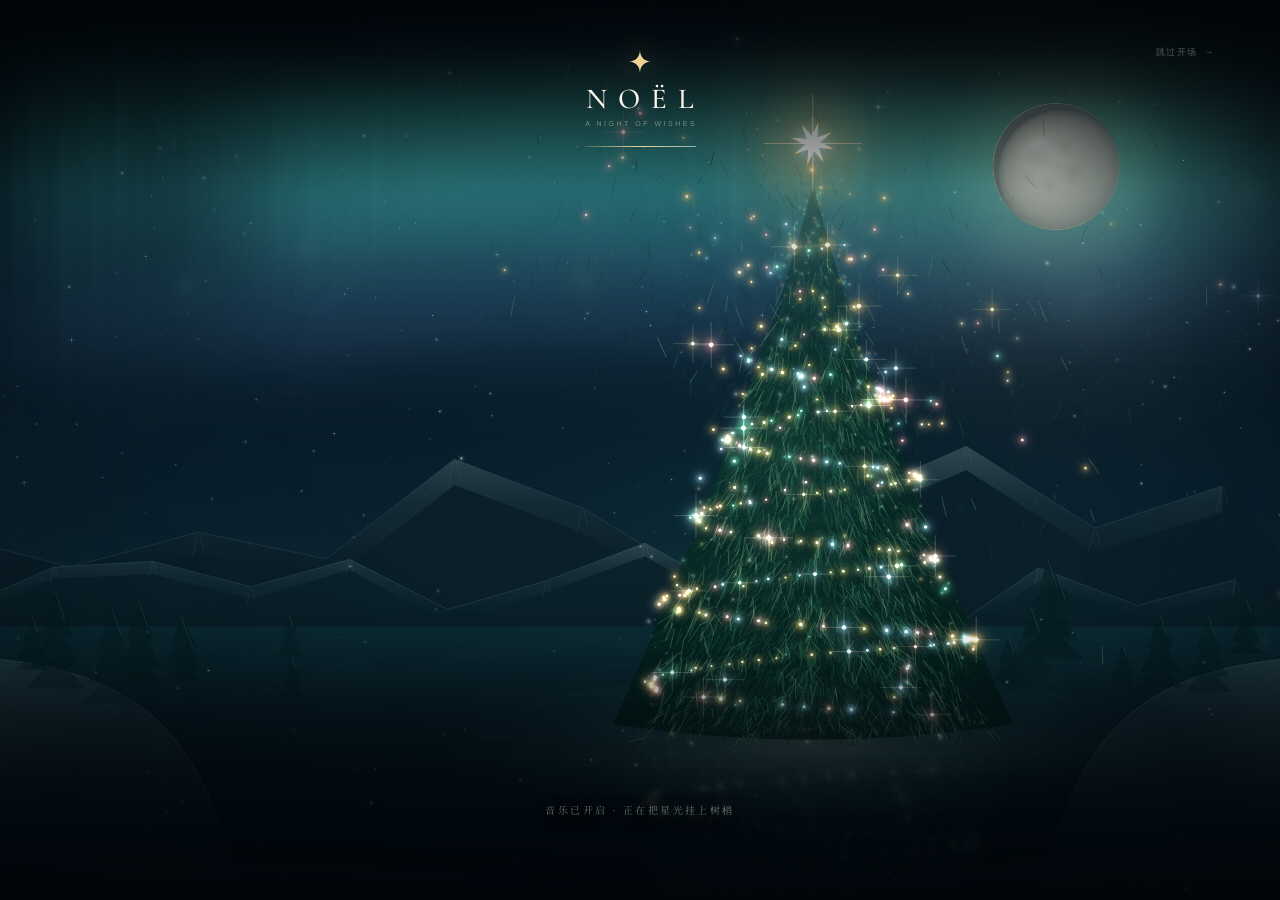
==== commit c7255893: "fix: make opening sound audible and assemble the real tree" ====
--- a/noel-standalone.html
+++ b/noel-standalone.html
@@ -171,6 +171,7 @@
   outline: none;
 }
 
+.scene-live #scene,
 .is-ready #scene { opacity: 1; }
 #scene.is-dragging { cursor: grabbing; }
 #scene.is-pointable { cursor: pointer; }
@@ -290,7 +291,9 @@
   inset: 0;
   z-index: 90;
   overflow: hidden;
-  background: #02070d;
+  background:
+    linear-gradient(to bottom, rgba(1, 6, 11, 0.66) 0%, rgba(1, 8, 13, 0.12) 21%, transparent 42%, transparent 68%, rgba(1, 6, 11, 0.7) 100%),
+    radial-gradient(ellipse 92% 70% at 50% 48%, transparent 42%, rgba(1, 6, 10, 0.18) 100%);
   opacity: 1;
   visibility: visible;
   transition: opacity 1.05s var(--ease-soft), visibility 0s linear 1.05s;
@@ -314,15 +317,6 @@
 .intro.is-leaving .intro__skip {
   opacity: 0;
   transition: opacity 0.3s var(--ease-soft);
-}
-
-#intro-scene {
-  position: absolute;
-  inset: 0;
-  z-index: 0;
-  display: block;
-  width: 100%;
-  height: 100%;
 }
 
 .intro::before {
@@ -424,7 +418,7 @@
 }
 
 .intro.is-playing .intro__track i {
-  animation: introTrack 2.78s var(--ease-soft) 0.12s forwards;
+  animation: introTrack 3.02s var(--ease-soft) 0.12s forwards;
 }
 
 @keyframes introTrack {
@@ -768,6 +762,20 @@
 @keyframes softPulse {
   0%, 100% { opacity: 0.72; }
   50% { opacity: 1; }
+}
+
+.control--sound.is-inviting {
+  border-color: rgba(235, 205, 145, 0.6);
+  animation: soundInvite 2.8s var(--ease-soft) infinite;
+}
+
+@keyframes soundInvite {
+  0%, 100% {
+    box-shadow: 0 0 0 rgba(235, 205, 145, 0);
+  }
+  45% {
+    box-shadow: 0 0 0 6px rgba(235, 205, 145, 0.055), 0 0 26px rgba(235, 205, 145, 0.12);
+  }
 }
 
 /* The symbol's faint inner strokes */
@@ -2534,7 +2542,6 @@
   <div class="scene-fx scene-fx--grain" aria-hidden="true"></div>
 
   <section class="intro" id="intro" role="region" aria-label="圣诞树开场动画" hidden>
-    <canvas id="intro-scene" aria-hidden="true"></canvas>
     <div class="intro__brand">
       <svg class="intro__star" viewBox="0 0 32 32" aria-hidden="true"><use href="#icon-star4"></use></svg>
       <span class="intro__name">NOËL</span>
@@ -2969,16 +2976,16 @@
       this.master.gain.value = 0.0001;
 
       const compressor = ctx.createDynamicsCompressor();
-      compressor.threshold.value = -20;
-      compressor.knee.value = 24;
-      compressor.ratio.value = 3;
+      compressor.threshold.value = -10;
+      compressor.knee.value = 15;
+      compressor.ratio.value = 3.5;
       compressor.attack.value = 0.006;
       compressor.release.value = 0.45;
       this.master.connect(compressor);
       compressor.connect(ctx.destination);
 
       this.dryBus = ctx.createGain();
-      this.dryBus.gain.value = 0.86;
+      this.dryBus.gain.value = 0.95;
       this.dryBus.connect(this.master);
 
       this.reverbIn = ctx.createGain();
@@ -3061,8 +3068,8 @@
 
         const now = ctx.currentTime;
         this.master.gain.cancelScheduledValues(now);
-        this.master.gain.setValueAtTime(Math.max(0.0001, this.master.gain.value), now);
-        this.master.gain.exponentialRampToValueAtTime(0.72, now + 1.4);
+        this.master.gain.setValueAtTime(Math.max(0.9, this.master.gain.value), now);
+        this.master.gain.exponentialRampToValueAtTime(2.4, now + 1.2);
 
         this.enabled = true;
         this.chordStep = 0;
@@ -3073,6 +3080,8 @@
 
         clearInterval(this.timer);
         this.schedule();
+        // Instant, unmistakable feedback for the person who just turned sound on.
+        this.chime('warm');
         this.timer = window.setInterval(() => this.schedule(), 260);
         return true;
       } catch (error) {
@@ -3115,9 +3124,9 @@
           const noteIndex = MOTIF[this.bellStep % MOTIF.length];
           const octaveLift = Math.random() < 0.2 ? 2 : (Math.random() < 0.44 ? 1 : 0);
           const freq = PENTATONIC[(noteIndex + octaveLift) % PENTATONIC.length];
-          this.playBell(freq, this.nextBell, 0.034 + Math.random() * 0.012, (Math.random() - 0.5) * 0.9);
+          this.playBell(freq, this.nextBell, 0.08 + Math.random() * 0.02, (Math.random() - 0.5) * 0.9);
           if (Math.random() < 0.2) {
-            this.playBell(freq * 2, this.nextBell + 0.09, 0.009, (Math.random() - 0.5) * 0.5);
+            this.playBell(freq * 2, this.nextBell + 0.09, 0.02, (Math.random() - 0.5) * 0.5);
           }
         }
         this.bellStep += 1;
@@ -3131,8 +3140,8 @@
       const duration = BAR + 1.8;
       const out = ctx.createGain();
       out.gain.setValueAtTime(0.0001, time);
-      out.gain.exponentialRampToValueAtTime(0.058, time + 2.7);
-      out.gain.setValueAtTime(0.058, time + duration * 0.56);
+      out.gain.exponentialRampToValueAtTime(0.32, time + 1.55);
+      out.gain.setValueAtTime(0.32, time + duration * 0.56);
       out.gain.exponentialRampToValueAtTime(0.0001, time + duration);
 
       const filter = ctx.createBiquadFilter();
@@ -3244,7 +3253,7 @@
       };
       const notes = sets[mood] || sets.warm;
       notes.forEach((freq, i) => {
-        this.playBell(freq, now + i * 0.105, 0.05 - i * 0.008, (i - 1) * 0.4);
+        this.playBell(freq, now + i * 0.105, 0.12 - i * 0.016, (i - 1) * 0.4);
       });
     }
 
@@ -3395,6 +3404,11 @@
       this.drag = null;
       this.lastDragEnd = 0;
       this.lightProgress = 0;
+      this.assemblyStarted = false;
+      this.assemblyElapsed = 0;
+      this.assemblyDuration = 3.1;
+      this.assemblyProgress = 0;
+      this.assemblyComplete = false;
       this.hoveredOrnament = -1;
       this.focusedOrnament = -1;
       this.snowEnabled = true;
@@ -4361,6 +4375,13 @@
           const x = cos(angle) * r;
           const z = sin(angle) * r;
 
+          // Where this needle waits in the dark before the tree begins to form.
+          const scatterAngle = rng() * TAU;
+          const scatterSpread = 1.05 + rng() * 2.5;
+          const introX = cos(scatterAngle) * scatterSpread;
+          const introY = (rng() - 0.5) * 1.45;
+          const introDelay = rng() * 0.16;
+
           // Outward, gently drooping needles.
           const extend = 0.015 + rng() * 0.043;
           const tipR = r + extend * (0.55 + rng() * 0.8);
@@ -4375,6 +4396,9 @@
             tone,
             band,
             phase: rng() * TAU,
+            introX,
+            introY,
+            introDelay,
             glint: tip && rng() < 0.09
           });
         }
@@ -4422,6 +4446,8 @@
           angle = rng() * TAU;
         }
         const r = this.radiusAt(y) * (0.92 + rng() * 0.12) + 0.045;
+        const scatterAngle = rng() * TAU;
+        const scatterSpread = 1.25 + rng() * 2.7;
         lights.push({
           x: cos(angle) * r,
           y,
@@ -4432,7 +4458,10 @@
           phase: rng() * TAU,
           speed: 0.7 + rng() * 2.1,
           size: (0.9 + rng() * 0.5) * (mobile ? 0.84 : 1),
-          appear: t
+          appear: t,
+          introX: cos(scatterAngle) * scatterSpread,
+          introY: (rng() - 0.5) * 1.35,
+          introDelay: rng() * 0.16
         });
       }
 
@@ -4665,6 +4694,22 @@
     setRenderEnabled(enabled) {
       this.renderEnabled = Boolean(enabled);
       if (this.renderEnabled) this.lastTime = performance.now();
+    }
+
+    startAssembly() {
+      this.assemblyStarted = true;
+      this.assemblyElapsed = 0;
+      this.assemblyProgress = 0;
+      this.assemblyComplete = false;
+      this.lightProgress = 1;
+    }
+
+    finishAssembly() {
+      this.assemblyStarted = true;
+      this.assemblyElapsed = this.assemblyDuration;
+      this.assemblyProgress = 1;
+      this.assemblyComplete = true;
+      this.lightProgress = 1;
     }
 
     setSnowEnabled(enabled) {
@@ -4981,8 +5026,11 @@
       this.time += dt;
       this.elapsed += dt;
 
-      const intro = clamp((this.elapsed - 0.4) / 3.5, 0, 1);
-      this.lightProgress = easeOutCubic(intro);
+      if (this.assemblyStarted && this.assemblyProgress < 1) {
+        this.assemblyElapsed += dt;
+        this.assemblyProgress = clamp(this.assemblyElapsed / this.assemblyDuration, 0, 1);
+        if (this.assemblyProgress >= 1) this.assemblyComplete = true;
+      }
 
       // Pointer parallax is always silky, never bouncy.
       this.parallax.x = lerp(this.parallax.x, this.parallax.targetX, 1 - Math.pow(0.001, dt));
@@ -5419,16 +5467,25 @@
     renderTreeLayer() {
       if (!this.tree) return;
       const ctx = this.treeCtx;
+      const assembling = this.assemblyStarted && this.assemblyProgress < 1;
+      const p = this.assemblyProgress;
       ctx.setTransform(this.dpr, 0, 0, this.dpr, 0, 0);
       ctx.globalCompositeOperation = 'source-over';
       ctx.globalAlpha = 1;
       ctx.clearRect(0, 0, this.W, this.H);
-      this.drawCanopy(ctx);
+
+      const canopyReveal = assembling ? smoothstep(0.2, 0.82, p) : 1;
+      if (canopyReveal > 0.001) {
+        ctx.save();
+        ctx.globalAlpha = canopyReveal;
+        this.drawCanopy(ctx);
+        ctx.restore();
+      }
       this.drawNeedles(ctx);
       this.drawTreeDust(ctx);
       this.drawLights(ctx);
       this.drawOrnaments(ctx);
-      this.drawGifts(ctx);
+      if (!assembling || p > 0.9) this.drawGifts(ctx);
       this.drawTopper(ctx);
     }
 
@@ -5528,6 +5585,11 @@
       const s = sin(rotation);
       const introAlpha = 0.58 + this.lightProgress * 0.42;
       const needles = this.tree.needles;
+      const assembling = this.assemblyStarted && this.assemblyProgress < 1;
+      const assemblyP = this.assemblyProgress;
+      const spin = assembling ? (1 - assemblyP) * 1.55 : 0;
+      const spinCos = assembling ? cos(spin) : 1;
+      const spinSin = assembling ? sin(spin) : 0;
 
       for (let i = 0; i < needles.length; i++) {
         const n = needles[i];
@@ -5538,10 +5600,25 @@
         const zr2 = n.x2 * s + n.z2 * c;
         const p2 = 1 + zr2 * 0.13;
         const sway = this.reducedMotion ? 0 : sin(this.time * 0.62 + n.y * 2.2) * baseRadius * 0.004;
-        const sx1 = this.layout.centerX + xr1 * baseRadius * p1 + sway + this.parallax.x * 1.2;
-        const sy1 = baseY - n.y * treeHeight + zr1 * treeHeight * 0.012;
-        const sx2 = this.layout.centerX + xr2 * baseRadius * p2 + sway + this.parallax.x * 1.2;
-        const sy2 = baseY - n.y2 * treeHeight + zr2 * treeHeight * 0.012;
+        let sx1 = this.layout.centerX + xr1 * baseRadius * p1 + sway + this.parallax.x * 1.2;
+        let sy1 = baseY - n.y * treeHeight + zr1 * treeHeight * 0.012;
+        let sx2 = this.layout.centerX + xr2 * baseRadius * p2 + sway + this.parallax.x * 1.2;
+        let sy2 = baseY - n.y2 * treeHeight + zr2 * treeHeight * 0.012;
+
+        if (assembling) {
+          const delay = 0.025 + n.y * 0.47 + n.introDelay;
+          const local = smoothstep(delay, delay + 0.24, assemblyP);
+          if (local <= 0.012) continue;
+          const remain = 1 - local;
+          const ox = n.introX * baseRadius * 1.25;
+          const oy = n.introY * treeHeight * 0.8;
+          const rx = (ox * spinCos - oy * spinSin) * remain;
+          const ry = (ox * spinSin + oy * spinCos) * remain;
+          sx1 += rx;
+          sy1 += ry;
+          sx2 += rx;
+          sy2 += ry;
+        }
         let band;
         if (n.band !== undefined) band = n.band;
         else {
@@ -5577,6 +5654,10 @@
 
     drawTreeDust(ctx) {
       if (!this.tree) return;
+      const reveal = this.assemblyStarted && this.assemblyProgress < 1
+        ? smoothstep(0.34, 0.76, this.assemblyProgress)
+        : 1;
+      if (reveal <= 0.001) return;
       const dust = this.tree.dust;
       ctx.save();
       ctx.globalCompositeOperation = 'lighter';
@@ -5586,7 +5667,7 @@
         if (p.z < -0.42) continue;
         const twinkle = 0.35 + 0.65 * (0.5 + 0.5 * sin(this.time * 1.8 + d.phase));
         const size = d.size * (1.4 + p.z * 0.2) * (this.isMobile ? 2.8 : 3.6) * (0.7 + twinkle * 0.7);
-        ctx.globalAlpha = (0.22 + twinkle * 0.5) * (0.6 + (p.z + 1) * 0.18);
+        ctx.globalAlpha = (0.22 + twinkle * 0.5) * (0.6 + (p.z + 1) * 0.18) * reveal;
         ctx.drawImage(this.sprites.glow[d.color], p.x - size / 2, p.y - size / 2, size, size);
       }
       ctx.restore();
@@ -5596,6 +5677,12 @@
       if (!this.tree) return;
       const { lights } = this.tree;
       const progress = this.lightProgress;
+      const { baseRadius, treeHeight } = this.layout;
+      const assembling = this.assemblyStarted && this.assemblyProgress < 1;
+      const assemblyP = this.assemblyProgress;
+      const spin = assembling ? (1 - assemblyP) * 1.55 : 0;
+      const spinCos = assembling ? cos(spin) : 1;
+      const spinSin = assembling ? sin(spin) : 0;
       const treeScale = clamp(this.layout.treeHeight / 440, 0.55, 1.05);
       const mobileScale = treeScale;
       const grandBoost = 1 + this.grand * 0.6;
@@ -5610,13 +5697,27 @@
       ctx.globalCompositeOperation = 'lighter';
       for (let i = 0; i < lights.length; i++) {
         const light = lights[i];
-        // A wave of light travels from the base of the tree to its star.
-        const appear = smoothstep(light.appear - 0.05, light.appear + 0.035, progress);
+        const p = this.project(light.x, light.y, light.z);
+        let appear;
+        let pop = 0;
+        if (assembling) {
+          const delay = 0.02 + light.y * 0.48 + light.introDelay;
+          const local = smoothstep(delay, delay + 0.23, assemblyP);
+          if (local <= 0.004) continue;
+          const remain = 1 - local;
+          const ox = light.introX * baseRadius * 1.85;
+          const oy = light.introY * treeHeight * 0.86;
+          p.x += (ox * spinCos - oy * spinSin) * remain;
+          p.y += (ox * spinSin + oy * spinCos) * remain;
+          appear = 0.28 + 0.72 * local;
+        } else {
+          // A wave of light travels from the base of the tree to its star.
+          appear = smoothstep(light.appear - 0.05, light.appear + 0.035, progress);
+          pop = smoothstep(light.appear + 0.12, light.appear, progress);
+        }
         if (appear <= 0.001) continue;
-        const p = this.project(light.x, light.y, light.z);
         const twinkle = 0.42 + 0.58 * Math.pow(0.5 + 0.5 * sin(this.time * light.speed + light.phase), 1.6);
         const depthAlpha = 0.45 + (p.z + 1) * 0.28;
-        const pop = smoothstep(light.appear + 0.12, light.appear, progress);
         const baseSize = (light.big ? 39 : 25) * mobileScale * (1 + p.z * 0.08) * grandBoost;
         const size = baseSize * (0.78 + twinkle * 0.35 + pop * 0.35);
         ctx.globalAlpha = clamp((0.34 + twinkle * 0.68) * depthAlpha * appear, 0, 1);
@@ -5655,19 +5756,23 @@
       const ornaments = this.tree.ornaments;
       const mobile = this.isMobile;
       const grand = 1 + this.grand * 0.4;
+      const assembling = this.assemblyStarted && this.assemblyProgress < 1;
+      const assemblyP = this.assemblyProgress;
       this.ornamentScreen = new Array(ornaments.length);
       ctx.save();
 
-      ctx.strokeStyle = 'rgba(236, 207, 148, 0.26)';
-      ctx.lineWidth = 0.7;
-      for (let i = 0; i < ornaments.length; i++) {
-        const o = ornaments[i];
-        const anchor = this.project(o.x * 0.98, o.y + 0.035, o.z * 0.98);
-        const p = this.project(o.x, o.y, o.z);
-        ctx.beginPath();
-        ctx.moveTo(anchor.x, anchor.y);
-        ctx.lineTo(p.x, p.y - 6);
-        ctx.stroke();
+      if (!assembling || assemblyP > 0.72) {
+        ctx.strokeStyle = 'rgba(236, 207, 148, 0.26)';
+        ctx.lineWidth = 0.7;
+        for (let i = 0; i < ornaments.length; i++) {
+          const o = ornaments[i];
+          const anchor = this.project(o.x * 0.98, o.y + 0.035, o.z * 0.98);
+          const p = this.project(o.x, o.y, o.z);
+          ctx.beginPath();
+          ctx.moveTo(anchor.x, anchor.y);
+          ctx.lineTo(p.x, p.y - 6);
+          ctx.stroke();
+        }
       }
 
       // Ornaments behind the tree's central mass should still feel dimensional.
@@ -5677,8 +5782,12 @@
 
       for (const item of ordered) {
         const { o, i, p } = item;
+        const introAppear = assembling
+          ? smoothstep(0.72 + i * 0.011, 0.84 + i * 0.011, assemblyP)
+          : 1;
+        if (introAppear <= 0.01) continue;
         const accent = o.accent;
-        const baseR = clamp(this.layout.treeHeight * 0.0182, 6.6, 13.4) * (1 + p.z * 0.08) * grand;
+        const baseR = clamp(this.layout.treeHeight * 0.0182, 6.6, 13.4) * (1 + p.z * 0.08) * grand * introAppear;
         const hover = (this.hoveredOrnament === i || this.focusedOrnament === i) ? 1 : 0;
         const pulse = 0.5 + 0.5 * sin(this.time * 1.7 + i * 1.7);
         const r = baseR * (1 + hover * 0.1 + pulse * 0.025);
@@ -5864,17 +5973,21 @@
 
     drawTopper(ctx) {
       const { centerX, starY, starSize, treeHeight } = this.layout;
-      const r = starSize * (0.9 + 0.1 * sin(this.time * 1.1)) * (1 + this.grand * 0.2);
+      const introQ = this.assemblyStarted && this.assemblyProgress < 1
+        ? smoothstep(0, 0.74, this.assemblyProgress)
+        : 1;
+      const seed = 0.2 + 0.8 * introQ;
+      const r = starSize * seed * (0.9 + 0.1 * sin(this.time * 1.1)) * (1 + this.grand * 0.2);
       const pulse = 0.55 + 0.45 * sin(this.time * 1.7);
       const angle = this.time * 0.12;
       ctx.save();
       ctx.globalCompositeOperation = 'lighter';
-      ctx.globalAlpha = 0.55 + pulse * 0.25;
+      ctx.globalAlpha = (0.55 + pulse * 0.25) * (0.34 + 0.66 * introQ);
       const halo = r * 14;
       ctx.drawImage(this.sprites.glow.starGold, centerX - halo / 2, starY - halo / 2, halo, halo);
 
       // Long rays.
-      ctx.globalAlpha = 0.22 + pulse * 0.1;
+      ctx.globalAlpha = (0.22 + pulse * 0.1) * (0.2 + 0.8 * introQ);
       for (let i = 0; i < 4; i++) {
         const a = angle + i * PI / 2;
         ctx.save();
@@ -5917,7 +6030,7 @@
       ctx.fill(path);
 
       // Four bright lens flares.
-      ctx.globalAlpha = 0.65;
+      ctx.globalAlpha = 0.65 * (0.24 + 0.76 * introQ);
       ctx.strokeStyle = 'rgba(255, 249, 225, 0.9)';
       ctx.lineWidth = 0.8;
       const long = r * 2.1;
@@ -6345,701 +6458,6 @@
   }
 
   window.ChristmasScene = ChristmasScene;
-})();
-
-/* =========================================================
-   星愿圣诞夜 · Opening film
-   A little galaxy of golden-green dust spirals into a tree,
-   then hands the night over to the living scene beneath it.
-   ========================================================= */
-(function () {
-  'use strict';
-
-  const TAU = Math.PI * 2;
-  const {
-    min, max, abs, sin, cos, PI, floor, round
-  } = Math;
-  const clamp = (v, lo, hi) => v < lo ? lo : v > hi ? hi : v;
-  const lerp = (a, b, t) => a + (b - a) * t;
-  const smoothstep = (a, b, v) => {
-    const t = clamp((v - a) / (b - a), 0, 1);
-    return t * t * (3 - 2 * t);
-  };
-  const easeOutCubic = (t) => 1 - Math.pow(1 - t, 3);
-  const rgba = (rgb, a) => `rgba(${rgb[0]}, ${rgb[1]}, ${rgb[2]}, ${a})`;
-
-  function mulberry32(seed) {
-    let a = seed >>> 0;
-    return function () {
-      a |= 0;
-      a = a + 0x6D2B79F5 | 0;
-      let t = Math.imul(a ^ a >>> 15, 1 | a);
-      t = t + Math.imul(t ^ t >>> 7, 61 | t) ^ t;
-      return ((t ^ t >>> 14) >>> 0) / 4294967296;
-    };
-  }
-
-  const PALETTES = {
-    green: [82, 226, 175],
-    mint: [140, 255, 218],
-    gold: [255, 211, 137],
-    warm: [255, 237, 195],
-    ice: [171, 223, 255],
-    rose: [255, 171, 171]
-  };
-
-  class ChristmasIntro {
-    constructor(canvas, options = {}) {
-      this.canvas = canvas;
-      this.ctx = canvas.getContext('2d', { alpha: false, desynchronized: true });
-      this.getLayout = typeof options.getLayout === 'function' ? options.getLayout : () => null;
-      this.ornaments = options.ornaments || [];
-      this.reduced = window.matchMedia('(prefers-reduced-motion: reduce)').matches;
-      this.sprites = this.makeSprites();
-      this.W = 1;
-      this.H = 1;
-      this.dpr = 1;
-      this.active = false;
-      this.startAt = 0;
-      this.time = 0;
-      this.raf = null;
-      this.layout = null;
-      this.stars = [];
-      this.snow = [];
-      this.particles = [];
-      this.particleBuckets = { green: [], mint: [], gold: [], warm: [], ice: [], rose: [] };
-      this.resize();
-      this.onResize = () => {
-        if (!this.active) return;
-        clearTimeout(this.resizeTimer);
-        this.resizeTimer = window.setTimeout(() => this.resize(), 120);
-      };
-      window.addEventListener('resize', this.onResize, { passive: true });
-    }
-
-    makeSprites() {
-      const make = (rgb) => {
-        const c = document.createElement('canvas');
-        c.width = 64;
-        c.height = 64;
-        const x = c.getContext('2d');
-        const g = x.createRadialGradient(32, 32, 0, 32, 32, 32);
-        g.addColorStop(0, 'rgba(255, 255, 250, 0.96)');
-        g.addColorStop(0.08, 'rgba(255, 251, 231, 0.9)');
-        g.addColorStop(0.23, rgba(rgb, 0.54));
-        g.addColorStop(0.55, rgba(rgb, 0.12));
-        g.addColorStop(1, rgba(rgb, 0));
-        x.fillStyle = g;
-        x.fillRect(0, 0, 64, 64);
-        return c;
-      };
-      return {
-        green: make(PALETTES.green),
-        mint: make(PALETTES.mint),
-        gold: make(PALETTES.gold),
-        warm: make(PALETTES.warm),
-        ice: make(PALETTES.ice),
-        rose: make(PALETTES.rose)
-      };
-    }
-
-    resize() {
-      const vw = max(1, window.innerWidth);
-      const vh = max(1, window.innerHeight);
-      this.W = vw;
-      this.H = vh;
-      this.dpr = min(window.devicePixelRatio || 1, 2);
-      this.canvas.width = round(vw * this.dpr);
-      this.canvas.height = round(vh * this.dpr);
-      this.ctx.setTransform(this.dpr, 0, 0, this.dpr, 0, 0);
-      this.ctx.imageSmoothingEnabled = true;
-      const layout = this.getLayout();
-      this.layout = layout && layout.treeHeight
-        ? layout
-        : {
-            W: vw,
-            H: vh,
-            centerX: vw * 0.58,
-            baseY: vh * 0.83,
-            treeHeight: min(vh * 0.54, vw * 0.5),
-            baseRadius: min(vh * 0.2, vw * 0.22),
-            starY: vh * 0.25,
-            horizon: vh * 0.7,
-            moon: { x: vw * 0.82, y: vh * 0.18, r: 48 }
-          };
-      this.build();
-    }
-
-    build() {
-      const layout = this.layout;
-      const W = this.W;
-      const H = this.H;
-      const mobile = W <= 760;
-      const rng = mulberry32(20261225);
-      this.centerX = layout.centerX;
-      this.baseY = layout.baseY;
-      this.treeHeight = layout.treeHeight;
-      this.treeRadius = layout.baseRadius;
-      this.topY = layout.baseY - layout.treeHeight;
-      this.starY = layout.starY || this.topY - layout.treeHeight * 0.032;
-      this.horizon = layout.horizon || H * 0.705;
-      this.moon = layout.moon || { x: W * 0.82, y: H * 0.18, r: 48 };
-
-      this.stars = [];
-      const starCount = mobile ? 54 : 96;
-      for (let i = 0; i < starCount; i++) {
-        this.stars.push({
-          x: rng() * W,
-          y: rng() * (H * 0.68),
-          size: 0.35 + rng() * 1.3,
-          alpha: 0.12 + rng() * 0.48,
-          phase: rng() * TAU,
-          speed: 0.3 + rng() * 1.1,
-          flare: rng() < 0.08
-        });
-      }
-
-      this.snow = [];
-      const snowCount = this.reduced ? 10 : (mobile ? 28 : 52);
-      for (let i = 0; i < snowCount; i++) {
-        this.snow.push({
-          x: rng(),
-          y: rng(),
-          speed: 0.018 + rng() * 0.04,
-          size: 0.8 + rng() * 2.4,
-          phase: rng() * TAU,
-          alpha: 0.18 + rng() * 0.48
-        });
-      }
-
-      this.particles = [];
-      const total = this.reduced ? 260 : (mobile ? 500 : 840);
-      const tiers = mobile ? 16 : 22;
-      const tierWeights = [];
-      const tierInfo = [];
-      for (let tier = 0; tier < tiers; tier++) {
-        const f = tier / (tiers - 1);
-        const height = Math.pow(f, 0.93);
-        const weight = Math.pow(1 - height, 0.9) + 0.08;
-        tierWeights.push(weight);
-        tierInfo.push({
-          height,
-          radius: Math.pow(1 - height, 1.02),
-          phase: rng() * TAU,
-          weight
-        });
-      }
-      const weightSum = tierWeights.reduce((a, b) => a + b, 0);
-      const allocation = tierInfo.map((tier) => floor(total * tier.weight / weightSum));
-      let allocated = allocation.reduce((a, b) => a + b, 0);
-      while (allocated < total) {
-        allocation[floor(rng() * tiers)] += 1;
-        allocated += 1;
-      }
-
-      for (let tier = 0; tier < tiers; tier++) {
-        const info = tierInfo[tier];
-        const armCount = max(4, round(lerp(9, 3, info.height)));
-        const count = allocation[tier];
-        for (let i = 0; i < count; i++) {
-          const arm = floor(rng() * armCount);
-          const p = 0.12 + 0.9 * Math.pow(rng(), 0.7);
-          const angle = info.phase + arm / armCount * TAU + (rng() - 0.5) * 0.22;
-          const z = sin(angle);
-          const r = this.treeRadius * info.radius * (0.42 + p * 0.58);
-          const x = this.centerX + cos(angle) * r * (1 + z * 0.11);
-          const y = this.baseY - info.height * this.treeHeight - (1 - p) * this.treeHeight * 0.035 + z * this.treeHeight * 0.008;
-          const light = rng() < 0.145;
-          const colorRoll = rng();
-          let color;
-          if (light) color = colorRoll > 0.72 ? 'ice' : colorRoll > 0.33 ? 'gold' : 'warm';
-          else color = colorRoll > 0.72 ? 'mint' : colorRoll > 0.2 ? 'green' : 'gold';
-          const heightNorm = info.height;
-          this.particles.push(this.makeParticle({
-            x, y, z,
-            color,
-            size: light ? 1.65 + rng() * 1.55 : 0.55 + rng() * 0.8,
-            big: light,
-            heightNorm,
-            rng
-          }));
-        }
-      }
-
-      // A garland of brighter stars wraps the same silhouette as the living tree.
-      const garlandCount = mobile ? 64 : 96;
-      for (let i = 0; i < garlandCount; i++) {
-        const t = 0.055 + 0.89 * i / garlandCount;
-        const height = Math.pow(t, 0.94);
-        const angle = t * TAU * 4.6 + 1.2;
-        const rr = this.treeRadius * Math.pow(1 - height, 1.01) * 0.96;
-        const z = sin(angle);
-        const x = this.centerX + cos(angle) * rr * (1 + z * 0.11);
-        const y = this.baseY - height * this.treeHeight + z * this.treeHeight * 0.008;
-        this.particles.push(this.makeParticle({
-          x, y, z,
-          color: i % 9 === 0 ? 'ice' : 'gold',
-          size: 1.45 + rng() * 1.15,
-          big: true,
-          heightNorm: height,
-          rng
-        }));
-      }
-
-      // Echo the eight coloured ornaments of the final tree.
-      if (this.ornaments.length) {
-        this.ornaments.forEach((ornament, i) => {
-          const height = clamp(ornament.y || 0.3 + i * 0.07, 0.14, 0.86);
-          const angle = PI / 2 + (ornament.angle || 0);
-          const rr = this.treeRadius * Math.pow(1 - height, 1.03) * 1.01;
-          const x = this.centerX + cos(angle) * rr;
-          const y = this.baseY - height * this.treeHeight;
-          const rgb = this.hexToRgb(ornament.color || '#f0d398');
-          const key = this.closestPalette(rgb);
-          this.particles.push(this.makeParticle({
-            x, y, z: sin(angle), color: key, size: 2.4,
-            big: true, heightNorm: height, rng, ornament: i
-          }));
-        });
-      }
-
-    }
-
-    makeParticle({ x, y, z, color, size, big, heightNorm, rng, ornament = -1 }) {
-      const startAngle = rng() * TAU;
-      const spread = this.treeRadius * (1.65 + rng() * 2.7) + min(this.W, this.H) * 0.025;
-      const startX = this.centerX + cos(startAngle) * spread;
-      const startY = this.baseY - this.treeHeight * (0.24 + rng() * 0.92) + sin(startAngle) * spread * 0.17;
-      const delay = 0.08 + 0.34 * heightNorm + rng() * 0.95;
-      // The tree grows from the base upward, with a soft overlap so it feels
-      // alive rather than mechanical.
-      return {
-        x, y, z, color, size, big, ornament,
-        startX,
-        startY,
-        startAngle,
-        delay,
-        duration: 0.72 + rng() * 0.52,
-        phase: rng() * TAU,
-        twinkle: 0.8 + rng() * 1.8,
-        alpha: 0.42 + rng() * 0.5
-      };
-    }
-
-    closestPalette(rgb) {
-      const entries = Object.entries(PALETTES);
-      let best = 'gold';
-      let bestDist = Infinity;
-      for (const [name, c] of entries) {
-        const d = Math.pow(c[0] - rgb[0], 2) + Math.pow(c[1] - rgb[1], 2) + Math.pow(c[2] - rgb[2], 2);
-        if (d < bestDist) {
-          bestDist = d;
-          best = name;
-        }
-      }
-      return best;
-    }
-
-    hexToRgb(hex) {
-      const h = hex.replace('#', '');
-      const full = h.length === 3 ? h.split('').map((c) => c + c).join('') : h;
-      return [
-        parseInt(full.slice(0, 2), 16),
-        parseInt(full.slice(2, 4), 16),
-        parseInt(full.slice(4, 6), 16)
-      ];
-    }
-
-    start() {
-      if (this.active) return;
-      this.active = true;
-      this.resize();
-      this.startedAt = performance.now() / 1000;
-      this.time = 0;
-      this.last = performance.now();
-      this.raf = requestAnimationFrame((now) => this.loop(now));
-    }
-
-    stop() {
-      this.active = false;
-      if (this.raf) cancelAnimationFrame(this.raf);
-      this.raf = null;
-    }
-
-    loop(now) {
-      if (!this.active) return;
-      this.time = max(0, now / 1000 - this.startedAt);
-      const dt = clamp((now - this.last) / 1000, 0.001, 0.06);
-      this.last = now;
-      this.update(dt);
-      this.draw();
-      this.raf = requestAnimationFrame((next) => this.loop(next));
-    }
-
-    update(dt) {
-      for (const flake of this.snow) {
-        flake.y += flake.speed * dt;
-        flake.x += (0.003 + sin(this.time * 0.5 + flake.phase) * 0.006) * dt;
-        if (flake.y > 1.05) {
-          flake.y = -0.06;
-          flake.x = Math.random();
-        }
-      }
-    }
-
-    /** Where a particle lives at a given local progress. */
-    particlePosition(p, e) {
-      const remain = 1 - e;
-      const swirl = remain * 1.55;
-      const ox = (p.startX - p.x) * remain;
-      const oy = (p.startY - p.y) * remain;
-      const cs = cos(swirl);
-      const sn = sin(swirl);
-      return {
-        x: p.x + ox * cs - oy * sn,
-        y: p.y + ox * sn + oy * cs + sin(e * PI) * 16
-      };
-    }
-
-    draw() {
-      const ctx = this.ctx;
-      const W = this.W;
-      const H = this.H;
-      const t = this.time;
-      ctx.setTransform(this.dpr, 0, 0, this.dpr, 0, 0);
-      ctx.globalCompositeOperation = 'source-over';
-      ctx.globalAlpha = 1;
-
-      const sky = ctx.createLinearGradient(0, 0, 0, H);
-      sky.addColorStop(0, '#01040a');
-      sky.addColorStop(0.25, '#05131d');
-      sky.addColorStop(0.52, '#0a2630');
-      sky.addColorStop(0.7, '#0d2d35');
-      sky.addColorStop(1, '#041015');
-      ctx.fillStyle = sky;
-      ctx.fillRect(0, 0, W, H);
-
-      this.drawAurora();
-      this.drawStars(t);
-      this.drawMoon();
-      this.drawLand();
-
-      const reveal = smoothstep(0.1, 0.65, t);
-      this.drawTreeAura(reveal, t);
-      this.drawParticles(t, reveal);
-      this.drawSnow(t);
-      this.drawStar(t);
-      this.drawVignette();
-    }
-
-    drawAurora() {
-      const ctx = this.ctx;
-      const W = this.W;
-      const H = this.H;
-      ctx.save();
-      ctx.globalCompositeOperation = 'lighter';
-      const glow = ctx.createRadialGradient(W * 0.46, H * 0.25, 0, W * 0.46, H * 0.25, W * 0.52);
-      glow.addColorStop(0, 'rgba(46, 151, 140, 0.12)');
-      glow.addColorStop(0.42, 'rgba(24, 92, 96, 0.07)');
-      glow.addColorStop(1, 'rgba(6, 24, 32, 0)');
-      ctx.fillStyle = glow;
-      ctx.fillRect(0, 0, W, H * 0.8);
-
-      const ribbon = ctx.createLinearGradient(W * 0.15, H * 0.12, W * 0.65, H * 0.42);
-      ribbon.addColorStop(0, 'rgba(107, 238, 204, 0)');
-      ribbon.addColorStop(0.38, 'rgba(78, 219, 190, 0.055)');
-      ribbon.addColorStop(0.68, 'rgba(96, 156, 255, 0.035)');
-      ribbon.addColorStop(1, 'rgba(140, 112, 255, 0)');
-      ctx.fillStyle = ribbon;
-      ctx.beginPath();
-      ctx.moveTo(-W * 0.06, H * 0.08);
-      ctx.bezierCurveTo(W * 0.23, H * 0.17, W * 0.38, H * 0.12, W * 0.62, H * 0.26);
-      ctx.bezierCurveTo(W * 0.74, H * 0.33, W * 0.82, H * 0.28, W * 1.06, H * 0.13);
-      ctx.lineTo(W * 1.06, H * 0.4);
-      ctx.bezierCurveTo(W * 0.7, H * 0.46, W * 0.44, H * 0.33, W * 0.2, H * 0.24);
-      ctx.bezierCurveTo(W * 0.04, H * 0.17, -W * 0.02, H * 0.2, -W * 0.06, H * 0.22);
-      ctx.closePath();
-      ctx.fill();
-      ctx.restore();
-    }
-
-    drawStars(t) {
-      const ctx = this.ctx;
-      ctx.save();
-      ctx.globalCompositeOperation = 'lighter';
-      for (const star of this.stars) {
-        const twinkle = 0.4 + 0.6 * (0.5 + 0.5 * sin(t * star.speed + star.phase));
-        ctx.globalAlpha = star.alpha * twinkle;
-        ctx.fillStyle = 'rgba(229, 243, 239, 0.9)';
-        ctx.fillRect(star.x, star.y, star.size, star.size);
-        if (star.flare) {
-          ctx.globalAlpha *= 0.35;
-          ctx.strokeStyle = 'rgba(234, 246, 240, 0.7)';
-          ctx.lineWidth = 0.5;
-          ctx.beginPath();
-          ctx.moveTo(star.x - 4, star.y);
-          ctx.lineTo(star.x + 4, star.y);
-          ctx.moveTo(star.x, star.y - 4);
-          ctx.lineTo(star.x, star.y + 4);
-          ctx.stroke();
-        }
-      }
-      ctx.restore();
-    }
-
-    drawMoon() {
-      const ctx = this.ctx;
-      const moon = this.moon;
-      const r = moon.r;
-      ctx.save();
-      ctx.globalCompositeOperation = 'lighter';
-      ctx.globalAlpha = 0.26;
-      const halo = ctx.createRadialGradient(moon.x, moon.y, r * 0.3, moon.x, moon.y, r * 5);
-      halo.addColorStop(0, 'rgba(245, 228, 187, 0.38)');
-      halo.addColorStop(0.4, 'rgba(219, 205, 173, 0.08)');
-      halo.addColorStop(1, 'rgba(219, 205, 173, 0)');
-      ctx.fillStyle = halo;
-      ctx.fillRect(moon.x - r * 5, moon.y - r * 5, r * 10, r * 10);
-      ctx.globalCompositeOperation = 'source-over';
-      ctx.globalAlpha = 0.84;
-      ctx.fillStyle = 'rgba(226, 224, 205, 0.92)';
-      ctx.beginPath();
-      ctx.arc(moon.x, moon.y, r * 0.93, 0, TAU);
-      ctx.fill();
-      ctx.globalAlpha = 0.12;
-      ctx.fillStyle = 'rgba(100, 124, 126, 0.8)';
-      ctx.beginPath();
-      ctx.arc(moon.x - r * 0.22, moon.y - r * 0.1, r * 0.2, 0, TAU);
-      ctx.arc(moon.x + r * 0.18, moon.y + r * 0.2, r * 0.13, 0, TAU);
-      ctx.fill();
-      ctx.restore();
-    }
-
-    drawLand() {
-      const ctx = this.ctx;
-      const W = this.W;
-      const H = this.H;
-      const y = this.horizon;
-      ctx.save();
-      const ice = ctx.createLinearGradient(0, y, 0, H);
-      ice.addColorStop(0, '#0b2730');
-      ice.addColorStop(0.48, '#081b23');
-      ice.addColorStop(1, '#020c12');
-      ctx.fillStyle = ice;
-      ctx.fillRect(0, y, W, H - y);
-
-      // Distant ridges, just enough to place the tree in a landscape.
-      ctx.fillStyle = 'rgba(5, 23, 29, 0.92)';
-      ctx.beginPath();
-      ctx.moveTo(0, y + 8);
-      ctx.lineTo(W * 0.16, y - H * 0.09);
-      ctx.lineTo(W * 0.3, y - H * 0.015);
-      ctx.lineTo(W * 0.43, y - H * 0.07);
-      ctx.lineTo(W * 0.59, y + 3);
-      ctx.lineTo(W * 0.72, y - H * 0.045);
-      ctx.lineTo(W * 0.86, y + 1);
-      ctx.lineTo(W, y - H * 0.035);
-      ctx.lineTo(W, y + 8);
-      ctx.closePath();
-      ctx.fill();
-      ctx.strokeStyle = 'rgba(150, 199, 197, 0.08)';
-      ctx.lineWidth = 1;
-      ctx.stroke();
-
-      const mist = ctx.createLinearGradient(0, y - 20, 0, y + 42);
-      mist.addColorStop(0, 'rgba(81, 151, 146, 0)');
-      mist.addColorStop(0.5, 'rgba(94, 166, 158, 0.12)');
-      mist.addColorStop(1, 'rgba(17, 49, 54, 0)');
-      ctx.fillStyle = mist;
-      ctx.fillRect(0, y - 22, W, 70);
-
-      const ground = ctx.createRadialGradient(this.centerX, this.baseY, 0, this.centerX, this.baseY, this.treeRadius * 2.2);
-      ground.addColorStop(0, 'rgba(77, 131, 115, 0.12)');
-      ground.addColorStop(1, 'rgba(13, 43, 45, 0)');
-      ctx.fillStyle = ground;
-      ctx.beginPath();
-      ctx.ellipse(this.centerX, this.baseY, this.treeRadius * 2.2, this.treeHeight * 0.16, 0, 0, TAU);
-      ctx.fill();
-      ctx.restore();
-    }
-
-    drawTreeAura(reveal, t) {
-      const ctx = this.ctx;
-      const progress = smoothstep(0.25, 2.0, t);
-      if (progress <= 0) return;
-      const top = this.topY + 5;
-      const base = this.baseY;
-      const left = this.centerX - this.treeRadius * 0.97;
-      const right = this.centerX + this.treeRadius * 0.97;
-      ctx.save();
-      ctx.globalCompositeOperation = 'lighter';
-      ctx.globalAlpha = progress * 0.4;
-      const g = ctx.createLinearGradient(0, top, 0, base);
-      g.addColorStop(0, 'rgba(104, 236, 191, 0.035)');
-      g.addColorStop(0.4, 'rgba(40, 156, 121, 0.22)');
-      g.addColorStop(1, 'rgba(10, 59, 51, 0.38)');
-      ctx.fillStyle = g;
-      ctx.beginPath();
-      ctx.moveTo(this.centerX, top);
-      ctx.bezierCurveTo(this.centerX + this.treeRadius * 0.18, top + this.treeHeight * 0.24, this.centerX + this.treeRadius * 0.7, top + this.treeHeight * 0.72, right, base - 2);
-      ctx.quadraticCurveTo(this.centerX, base + 8, left, base - 2);
-      ctx.bezierCurveTo(this.centerX - this.treeRadius * 0.7, top + this.treeHeight * 0.72, this.centerX - this.treeRadius * 0.18, top + this.treeHeight * 0.24, this.centerX, top);
-      ctx.closePath();
-      try { ctx.filter = 'blur(18px)'; } catch (_) {}
-      ctx.fill();
-      try { ctx.filter = 'none'; } catch (_) {}
-
-      ctx.globalAlpha = progress * 0.33;
-      ctx.strokeStyle = 'rgba(147, 232, 193, 0.13)';
-      ctx.lineWidth = 0.7;
-      for (let i = 0; i < 11; i++) {
-        const h = 0.12 + i * 0.074;
-        const r = this.treeRadius * Math.pow(1 - h, 1.02) * 0.9;
-        ctx.beginPath();
-        ctx.ellipse(this.centerX, this.baseY - h * this.treeHeight, r, 1.5, 0, PI * 0.06, PI * 0.94);
-        ctx.stroke();
-      }
-      ctx.restore();
-    }
-
-    drawParticles(t, reveal) {
-      const ctx = this.ctx;
-      ctx.save();
-      ctx.globalCompositeOperation = 'lighter';
-      for (const p of this.particles) {
-        const local = clamp((t - p.delay) / p.duration, 0, 1);
-        const e = easeOutCubic(local);
-        const pos = this.particlePosition(p, e);
-        if (pos.x < -80 || pos.x > this.W + 80 || pos.y < -80 || pos.y > this.H + 80) continue;
-        const twinkle = 0.58 + 0.42 * sin(t * p.twinkle + p.phase);
-        const arrived = smoothstep(0.62, 0.97, local);
-        const alpha = reveal * p.alpha * (0.2 + e * 0.8) * (0.62 + twinkle * 0.38) + arrived * 0.08;
-        if (alpha <= 0.01) continue;
-        const ratio = p.big ? 1 : 0.8;
-        const size = p.size * (0.55 + e * 0.7) * ratio;
-        if (p.big) {
-          // A small comet tail while the star is still on its way home.
-          if (local > 0.06 && local < 0.92) {
-            const prevE = easeOutCubic(clamp(local - 0.055, 0, 1));
-            const prev = this.particlePosition(p, prevE);
-            ctx.globalAlpha = alpha * 0.24;
-            ctx.strokeStyle = rgba(PALETTES[p.color], 0.6);
-            ctx.lineWidth = 0.7;
-            ctx.beginPath();
-            ctx.moveTo(prev.x, prev.y);
-            ctx.lineTo(pos.x, pos.y);
-            ctx.stroke();
-          }
-          ctx.globalAlpha = alpha * (0.35 + arrived * 0.35);
-          const glow = (p.ornament >= 0 ? 22 : 16) * (0.55 + e * 0.65);
-          ctx.drawImage(this.sprites[p.color], pos.x - glow / 2, pos.y - glow / 2, glow, glow);
-          ctx.globalAlpha = alpha;
-          ctx.fillStyle = rgba(PALETTES[p.color], 0.9);
-          ctx.fillRect(pos.x - 0.75, pos.y - 0.75, 1.5, 1.5);
-        } else {
-          ctx.globalAlpha = alpha * 0.92;
-          ctx.fillStyle = rgba(PALETTES[p.color], 0.9);
-          const s = 0.7 + e * 0.8;
-          ctx.fillRect(pos.x - s / 2, pos.y - s / 2, s, s);
-          if (local > 0.3 && p.size > 0.95) {
-            ctx.globalAlpha = alpha * 0.18;
-            ctx.drawImage(this.sprites[p.color], pos.x - 5, pos.y - 5, 10, 10);
-          }
-        }
-      }
-      ctx.restore();
-    }
-
-    drawSnow(t) {
-      const ctx = this.ctx;
-      ctx.save();
-      ctx.globalCompositeOperation = 'lighter';
-      for (const flake of this.snow) {
-        const x = flake.x * this.W + sin(t * 0.5 + flake.phase) * 9;
-        const y = flake.y * this.H;
-        ctx.globalAlpha = flake.alpha * (0.6 + 0.4 * sin(t + flake.phase));
-        ctx.fillStyle = 'rgba(240, 251, 250, 0.9)';
-        ctx.beginPath();
-        ctx.arc(x, y, flake.size * 0.7, 0, TAU);
-        ctx.fill();
-      }
-      ctx.restore();
-    }
-
-    drawStar(t) {
-      const ctx = this.ctx;
-      const bloom = smoothstep(0.25, 2.15, t);
-      const x = this.centerX;
-      const y = this.starY;
-      const r = (5 + bloom * (this.W < 760 ? 12 : 17)) * (0.95 + sin(t * 2.2) * 0.05);
-      const pulse = 0.65 + 0.35 * sin(t * 2.6);
-      ctx.save();
-      ctx.globalCompositeOperation = 'lighter';
-      ctx.globalAlpha = 0.28 + bloom * 0.45;
-      const halo = r * (8 + bloom * 3);
-      const glow = ctx.createRadialGradient(x, y, 0, x, y, halo);
-      glow.addColorStop(0, `rgba(255, 252, 236, ${0.34 + bloom * 0.28})`);
-      glow.addColorStop(0.16, `rgba(255, 231, 165, ${0.18 + bloom * 0.16})`);
-      glow.addColorStop(0.5, 'rgba(178, 232, 203, 0.05)');
-      glow.addColorStop(1, 'rgba(178, 232, 203, 0)');
-      ctx.fillStyle = glow;
-      ctx.fillRect(x - halo, y - halo, halo * 2, halo * 2);
-
-      ctx.globalAlpha = 0.35 + bloom * 0.45;
-      for (let i = 0; i < 4; i++) {
-        ctx.save();
-        ctx.translate(x, y);
-        ctx.rotate(i * PI / 2 + 0.22);
-        const ray = ctx.createLinearGradient(0, 0, r * (3.2 + bloom * 2.1), 0);
-        ray.addColorStop(0, 'rgba(255, 249, 224, 0.6)');
-        ray.addColorStop(0.3, 'rgba(255, 229, 166, 0.12)');
-        ray.addColorStop(1, 'rgba(255, 229, 166, 0)');
-        ctx.fillStyle = ray;
-        ctx.beginPath();
-        ctx.moveTo(0, -0.7);
-        ctx.lineTo(r * (3.2 + bloom * 2.1), 0);
-        ctx.lineTo(0, 0.7);
-        ctx.closePath();
-        ctx.fill();
-        ctx.restore();
-      }
-
-      ctx.globalAlpha = 0.75 + pulse * 0.2;
-      const starFill = ctx.createRadialGradient(x, y, 0, x, y, r);
-      starFill.addColorStop(0, 'rgba(255, 255, 250, 1)');
-      starFill.addColorStop(0.4, 'rgba(255, 240, 193, 0.95)');
-      starFill.addColorStop(1, 'rgba(220, 177, 96, 0)');
-      ctx.fillStyle = starFill;
-      ctx.beginPath();
-      for (let i = 0; i < 16; i++) {
-        const a = -PI / 2 + i * PI / 8 + t * 0.08;
-        const rr = i % 2 === 0 ? r : r * 0.28;
-        const px = x + cos(a) * rr;
-        const py = y + sin(a) * rr;
-        if (i === 0) ctx.moveTo(px, py);
-        else ctx.lineTo(px, py);
-      }
-      ctx.closePath();
-      ctx.fill();
-      ctx.restore();
-    }
-
-    drawVignette() {
-      const ctx = this.ctx;
-      const W = this.W;
-      const H = this.H;
-      const vignette = ctx.createRadialGradient(W * 0.54, H * 0.42, H * 0.2, W * 0.54, H * 0.42, H * 0.82);
-      vignette.addColorStop(0, 'rgba(1, 6, 10, 0)');
-      vignette.addColorStop(1, 'rgba(1, 5, 9, 0.35)');
-      ctx.save();
-      ctx.globalCompositeOperation = 'source-over';
-      ctx.fillStyle = vignette;
-      ctx.fillRect(0, 0, W, H);
-      ctx.restore();
-    }
-  }
-
-  window.ChristmasIntro = ChristmasIntro;
 })();
 
 /* =========================================================
@@ -7205,7 +6623,6 @@
     curtain: $('#curtain'),
     scene: $('#scene'),
     intro: $('#intro'),
-    introCanvas: $('#intro-scene'),
     introSound: $('#intro-sound'),
     introSkip: $('#intro-skip'),
     introStatus: $('#intro-status'),
@@ -7248,7 +6665,6 @@
 
   let scene = null;
   let audio = null;
-  let intro = null;
   let soundBusy = false;
   let snowOn = true;
   let introActive = false;
@@ -7256,7 +6672,7 @@
   let introTimers = [];
   let audioStarting = false;
   let audioAutoTried = false;
-  let audioGestureHandler = null;
+  let lastSoundToggleAt = 0;
   let collected = new Set();
   let wishes = [];
   let currentOrnament = -1;
@@ -7960,6 +7376,7 @@
 
   function setSoundState(on) {
     elements.soundToggle.classList.toggle('is-on', on);
+    if (on) elements.soundToggle.classList.remove('is-inviting');
     elements.soundToggle.setAttribute('aria-pressed', String(on));
     elements.soundToggle.setAttribute('aria-label', on ? '关闭声音' : '开启声音');
   }
@@ -7977,28 +7394,6 @@
     requestAnimationFrame(() => button.classList.add('is-visible'));
   }
 
-  function disarmAudioGesture() {
-    if (!audioGestureHandler) return;
-    document.removeEventListener('pointerdown', audioGestureHandler, true);
-    document.removeEventListener('keydown', audioGestureHandler, true);
-    audioGestureHandler = null;
-  }
-
-  function armAudioGesture() {
-    if (audioGestureHandler || (audio && audio.enabled)) return;
-    const handler = (event) => {
-      const target = event.target;
-      if (target && typeof target.closest === 'function' && target.closest('#sound-toggle')) {
-        return;
-      }
-      disarmAudioGesture();
-      if (!audio || !audio.enabled) requestAudio({ auto: false });
-    };
-    audioGestureHandler = handler;
-    document.addEventListener('pointerdown', handler, true);
-    document.addEventListener('keydown', handler, true);
-  }
-
   async function requestAudio({ auto = false, quiet = false } = {}) {
     if (!audio || !audio.supported) {
       if (!auto && !quiet) showToast('这片星空暂时听不见风铃。');
@@ -8021,7 +7416,6 @@
     setSoundState(ok);
     if (ok) {
       setIntroSoundVisible(false);
-      disarmAudioGesture();
       if (introActive && !introFinished && elements.introStatus) {
         elements.introStatus.textContent = '音乐已开启 · 正在把星光挂上树梢';
       }
@@ -8030,6 +7424,7 @@
       }
     } else if (auto) {
       if (introActive && !introFinished) setIntroSoundVisible(true);
+      elements.soundToggle.classList.add('is-inviting');
     } else if (!introActive && !quiet) {
       showToast('声音暂时没有醒来，再试一次吧。');
     }
@@ -8044,17 +7439,24 @@
   }
 
   async function toggleSound() {
-    if (soundBusy) return;
+    const now = performance.now();
+    if (soundBusy || now - lastSoundToggleAt < 420) return;
+    lastSoundToggleAt = now;
     if (!audio || !audio.supported) {
       showToast('这片星空暂时听不见风铃。');
       return;
     }
     markInteraction();
+    if (audioStarting) {
+      showToast('正在唤醒今夜的旋律，请稍等。', 2000);
+      return;
+    }
     soundBusy = true;
     if (audio.enabled) {
       audio.disable();
       setSoundState(false);
       soundBusy = false;
+      showToast('声音已关闭。', 2400);
       return;
     }
     const ok = await audio.enable();
@@ -8063,7 +7465,6 @@
     if (!ok) {
       showToast('声音暂时没有醒来，再试一次吧。');
     } else {
-      disarmAudioGesture();
       setIntroSoundVisible(false);
       showToast('风铃和一首小夜曲，已为你开启。', 4200);
     }
@@ -8132,7 +7533,10 @@
     setupDialogs();
     setupProgress();
 
-    elements.soundToggle.addEventListener('click', toggleSound);
+    elements.soundToggle.addEventListener('click', (event) => {
+      event.stopPropagation();
+      toggleSound();
+    });
     elements.snowToggle.addEventListener('click', toggleSnow);
     elements.postcardOpen.addEventListener('click', openPostcard);
 
@@ -8221,7 +7625,7 @@
     hidePageFromAssistiveTech(false);
     if (elements.topbar) elements.topbar.removeAttribute('inert');
     if (elements.treeUI) elements.treeUI.removeAttribute('inert');
-    document.documentElement.classList.add('is-ready');
+    document.documentElement.classList.add('scene-live', 'is-ready');
     if (elements.curtain) elements.curtain.classList.add('is-hidden');
     if (scene) scene.setRenderEnabled(true);
     showPromptSoon();
@@ -8234,14 +7638,22 @@
   }
 
   function startIntroSequence() {
-    if (!intro || reduceMotion) {
+    // The opening is the real tree: the main scene starts as a drift of
+    // embers, then the actual needles, lights, ornaments and star assemble.
+    if (scene) {
+      scene.startAssembly();
+      scene.setRenderEnabled(true);
+    }
+    document.documentElement.classList.add('scene-live');
+
+    if (reduceMotion) {
+      if (scene) scene.finishAssembly();
       if (elements.intro) {
         elements.intro.hidden = true;
         elements.intro.inert = true;
       }
       revealPage();
       attemptAutoSound();
-      if (!audio || !audio.enabled) armAudioGesture();
       return;
     }
 
@@ -8249,27 +7661,19 @@
     introFinished = false;
     hidePageFromAssistiveTech(true);
     if (elements.curtain) elements.curtain.classList.add('is-hidden');
-    if (scene) scene.setRenderEnabled(false);
     elements.intro.hidden = false;
     elements.intro.inert = false;
     elements.intro.classList.add('is-playing');
     setIntroFlashPoint();
-    try {
-      intro.start();
-    } catch (error) {
-      console.warn('[Noël] Opening film stopped early:', error);
-      finishIntro(true);
-      return;
-    }
     attemptAutoSound();
 
     introTimers.push(window.setTimeout(() => {
       if (introFinished) return;
       elements.intro.classList.add('is-flashing');
       if (audio && audio.enabled) audio.chime('warm');
-    }, reduceMotion ? 80 : 2600));
-
-    introTimers.push(window.setTimeout(() => finishIntro(false), reduceMotion ? 250 : 3000));
+    }, 2650));
+
+    introTimers.push(window.setTimeout(() => finishIntro(false), 3250));
   }
 
   function finishIntro(skipped = false) {
@@ -8278,6 +7682,7 @@
     introTimers.forEach((timer) => clearTimeout(timer));
     introTimers = [];
 
+    if (scene) scene.finishAssembly();
     if (elements.intro) {
       elements.intro.classList.remove('is-playing');
       if (skipped) elements.intro.classList.add('is-skipped');
@@ -8290,15 +7695,17 @@
     }
     setIntroSoundVisible(false);
     revealPage();
-    if (!audio || !audio.enabled) armAudioGesture();
 
     const hideDelay = skipped || reduceMotion ? 500 : 1180;
     window.setTimeout(() => {
       if (!elements.intro) return;
       elements.intro.hidden = true;
       elements.intro.classList.remove('is-leaving', 'is-skipped', 'is-flashing');
-      if (intro) intro.stop();
       introActive = false;
+      if (!audio || !audio.enabled) {
+        elements.soundToggle.classList.add('is-inviting');
+        showToast('轻触右上角的声音按钮，今夜的旋律就会响起。', 4400);
+      }
     }, hideDelay);
   }
 
@@ -8323,29 +7730,16 @@
 
     setupUI();
     createScene();
+    if (scene) scene.setRenderEnabled(false);
     updateProgress();
     if (wishes.length) renderWishHistory();
-
-    if (window.ChristmasIntro) {
-      try {
-        intro = new window.ChristmasIntro(elements.introCanvas, {
-          getLayout: () => (scene ? scene.layout : null),
-          ornaments: ORNAMENTS
-        });
-      } catch (error) {
-        console.warn('[Noël] Opening film could not start:', error);
-        intro = null;
-      }
-    }
     hidePageFromAssistiveTech(true);
 
     // The Chinese editorial block changes height once its serif arrives. Give
-    // the scene a second measuring pass so the tree never crowds the copy, and
-    // let the opening film re-align its particles to the final tree.
+    // the scene a second measuring pass so the tree never crowds the copy.
     if (document.fonts && document.fonts.ready) {
       document.fonts.ready.then(() => {
         if (scene) scene.resize(false);
-        if (intro) intro.resize();
       }).catch(() => {});
     }
 
@@ -8353,9 +7747,8 @@
     // from the browser console to spawn a meteor, recolor the evening, or
     // inspect the scene. Everything visible on the page remains plain DOM.
     window.NOEL = {
-      version: '1.1.0',
+      version: '1.2.0',
       scene,
-      intro,
       audio,
       ornaments: ORNAMENTS,
       openWish,
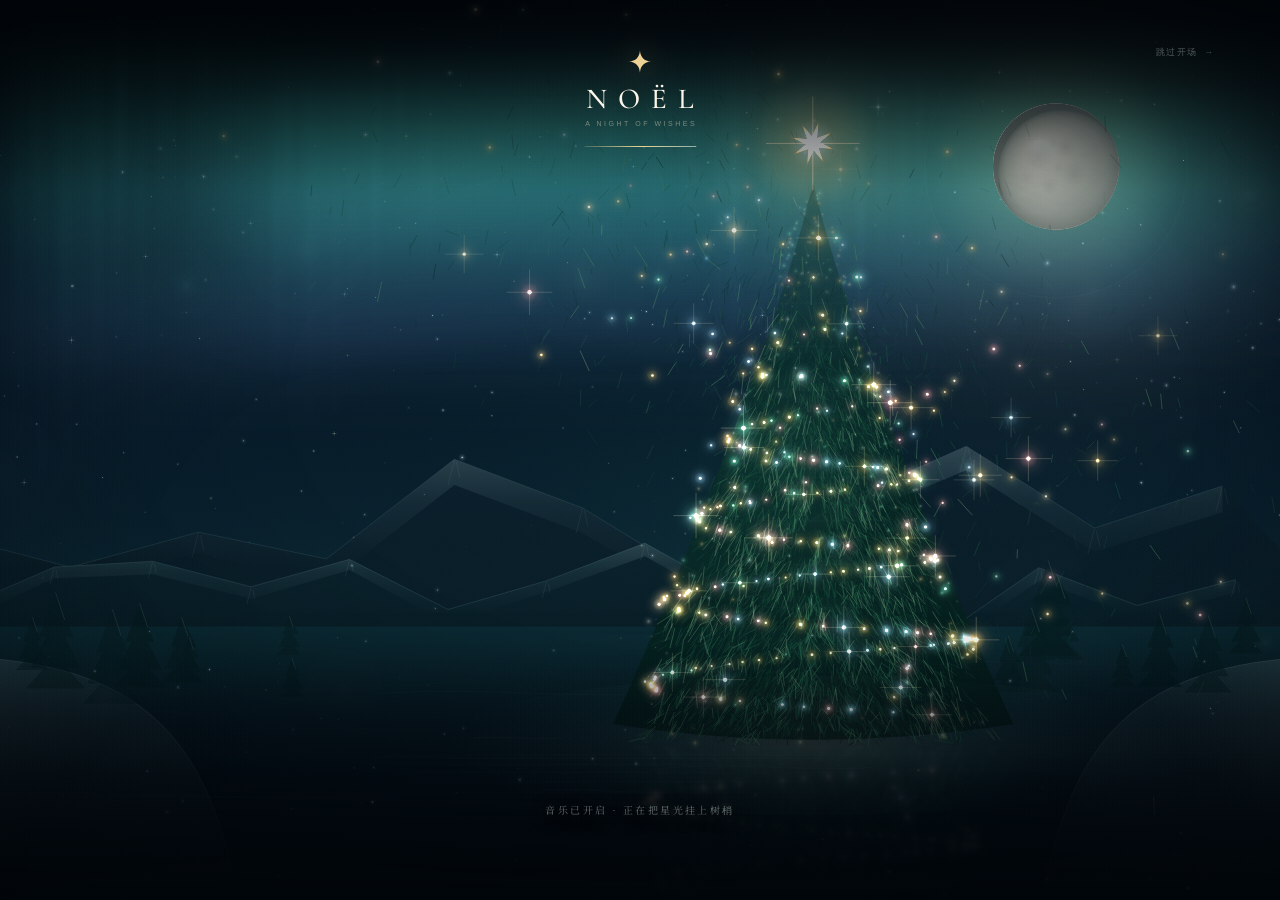
==== commit 5c976934: "fix: rebuild audio context inside sound gesture" ====
--- a/noel-standalone.html
+++ b/noel-standalone.html
@@ -2958,6 +2958,7 @@
       this.convolver = null;
       this.noiseBuffer = null;
       this.startedAt = 0;
+      this.forceFreshOnNextEnable = false;
     }
 
     get supported() {
@@ -2965,6 +2966,23 @@
     }
 
     /** Lazily build the graph — required to happen inside a user gesture. */
+    disposeContext() {
+      clearInterval(this.timer);
+      clearTimeout(this.suspendTimer);
+      this.timer = null;
+      this.suspendTimer = null;
+      this.enabled = false;
+      if (this.ctx) {
+        try { this.ctx.close().catch(() => {}); } catch (_) {}
+      }
+      this.ctx = null;
+      this.master = null;
+      this.dryBus = null;
+      this.reverbIn = null;
+      this.convolver = null;
+      this.noiseBuffer = null;
+    }
+
     build() {
       if (!AC) throw new Error('Web Audio is not supported');
       if (this.ctx) return;
@@ -3046,23 +3064,62 @@
             })
           ]);
           if (resumeTimer) clearTimeout(resumeTimer);
-          if (!resumed || this.ctx.state !== 'running') return false;
+          if (!resumed || this.ctx.state !== 'running') {
+            this.forceFreshOnNextEnable = true;
+            return false;
+          }
         }
         return await this.enable();
       } catch (_) {
+        this.forceFreshOnNextEnable = true;
         return false;
       }
     }
 
-    async enable() {
+    /**
+     * Called from a real click/tap. If autoplay was blocked earlier, the first
+     * AudioContext can remain permanently suspended in some browsers (notably
+     * iOS). In that case, discard it and build a brand-new one inside the
+     * gesture instead of fighting the old context.
+     */
+    async enable({ fresh = false } = {}) {
       try {
+        if (fresh || this.forceFreshOnNextEnable) {
+          this.disposeContext();
+          this.forceFreshOnNextEnable = false;
+        }
         if (!this.ctx) this.build();
-        const ctx = this.ctx;
-        if (ctx.state === 'suspended') await ctx.resume();
+
+        let ctx = this.ctx;
+        let resumeAttempt = null;
+        if (ctx.state !== 'running') {
+          try { resumeAttempt = ctx.resume(); } catch (_) {}
+        }
+        if (resumeAttempt) {
+          try { await resumeAttempt; } catch (_) {}
+        }
+
+        // A context that was born before a gesture can still refuse to wake up.
+        // Rebuild once, immediately, while the same tap is still active.
+        if (ctx.state !== 'running') {
+          this.disposeContext();
+          this.build();
+          ctx = this.ctx;
+          resumeAttempt = null;
+          if (ctx.state !== 'running') {
+            try { resumeAttempt = ctx.resume(); } catch (_) {}
+          }
+          if (resumeAttempt) {
+            try { await resumeAttempt; } catch (_) {}
+          }
+        }
+
         if (ctx.state !== 'running') {
           this.enabled = false;
+          this.forceFreshOnNextEnable = true;
           return false;
         }
+
         clearTimeout(this.suspendTimer);
         this.suspendTimer = null;
 
@@ -3081,12 +3138,15 @@
         clearInterval(this.timer);
         this.schedule();
         // Instant, unmistakable feedback for the person who just turned sound on.
-        this.chime('warm');
+        try { this.chime('warm'); } catch (error) {
+          console.warn('[Noël] Opening chime was skipped:', error);
+        }
         this.timer = window.setInterval(() => this.schedule(), 260);
         return true;
       } catch (error) {
         console.warn('[Noël] Audio could not start:', error);
         this.enabled = false;
+        this.forceFreshOnNextEnable = true;
         return false;
       }
     }
@@ -7426,7 +7486,7 @@
       if (introActive && !introFinished) setIntroSoundVisible(true);
       elements.soundToggle.classList.add('is-inviting');
     } else if (!introActive && !quiet) {
-      showToast('声音暂时没有醒来，再试一次吧。');
+      showToast('浏览器暂时没有放行声音，请再点一次声音按钮。', 4400);
     }
     return ok;
   }
@@ -7463,7 +7523,7 @@
     setSoundState(ok);
     soundBusy = false;
     if (!ok) {
-      showToast('声音暂时没有醒来，再试一次吧。');
+      showToast('浏览器暂时没有放行声音。请再点一次；若仍无声，可刷新页面或换用 Chrome / Edge。', 5400);
     } else {
       setIntroSoundVisible(false);
       showToast('风铃和一首小夜曲，已为你开启。', 4200);
